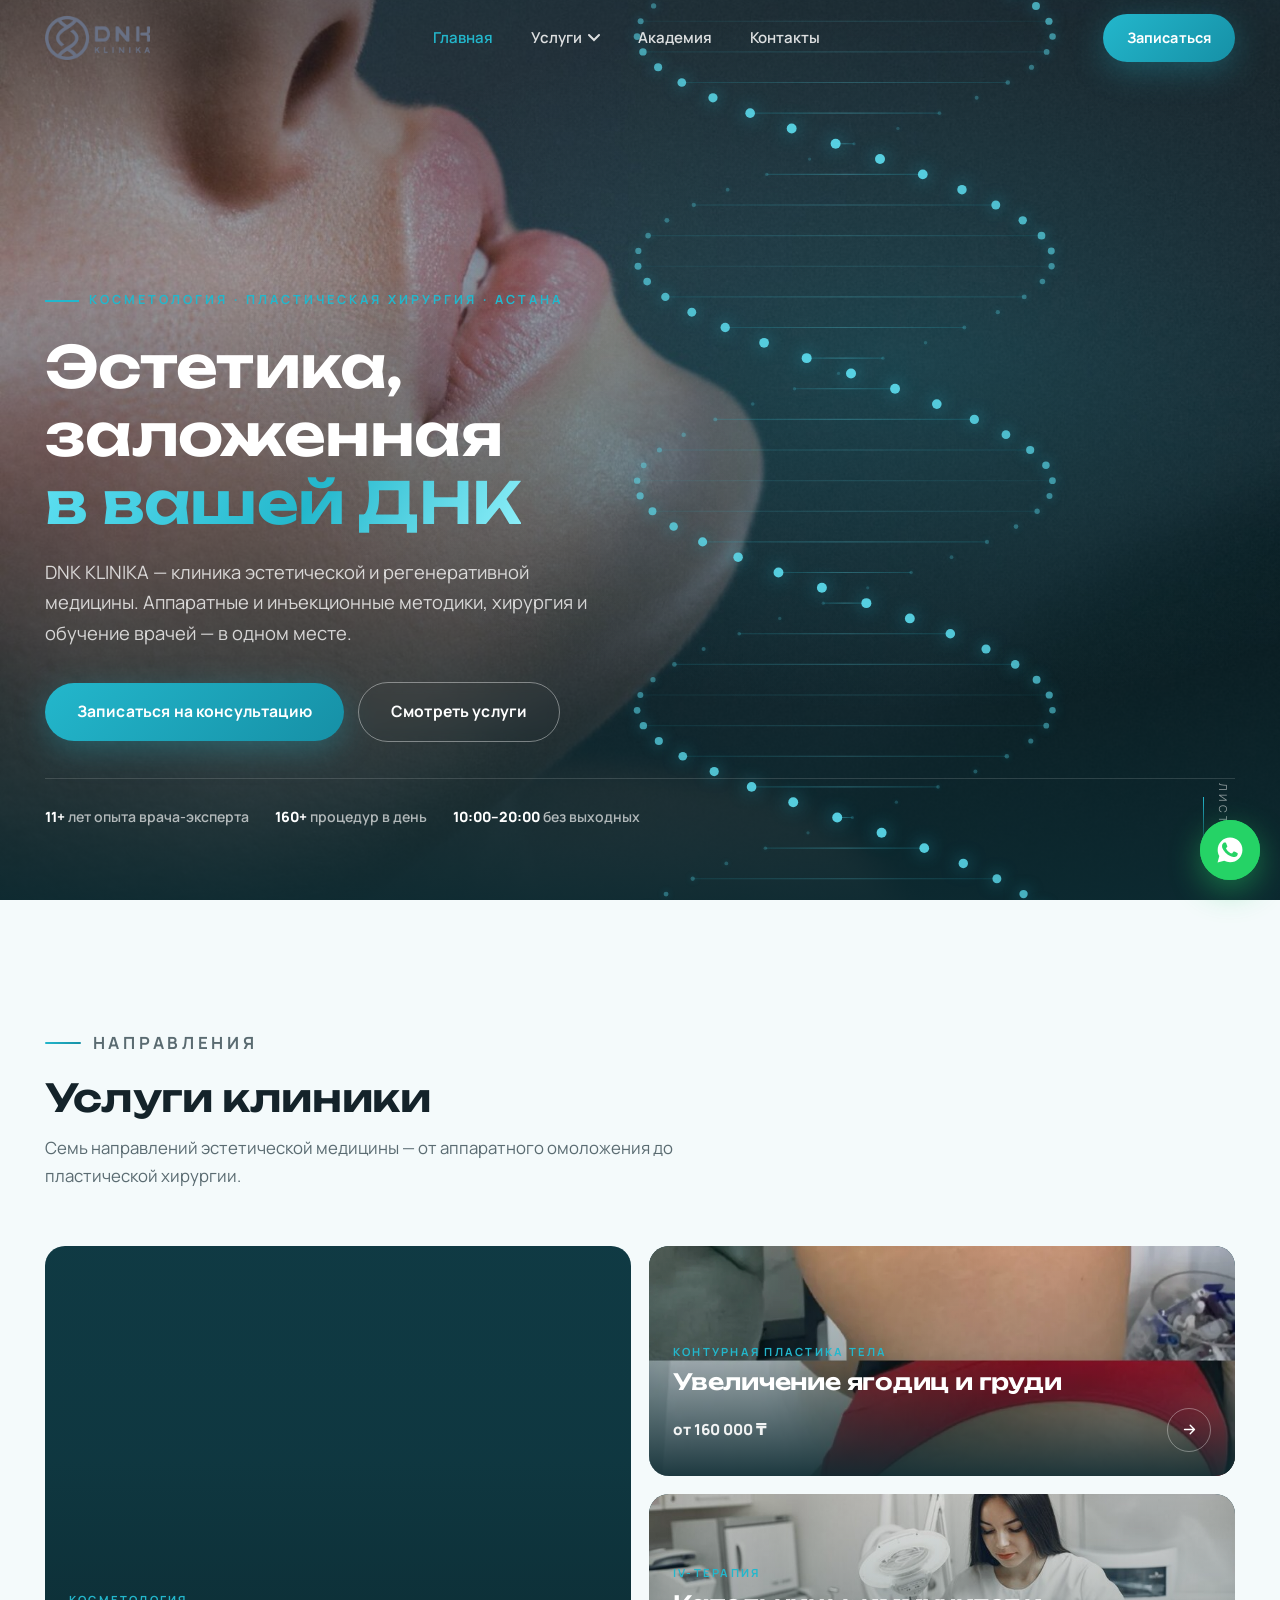
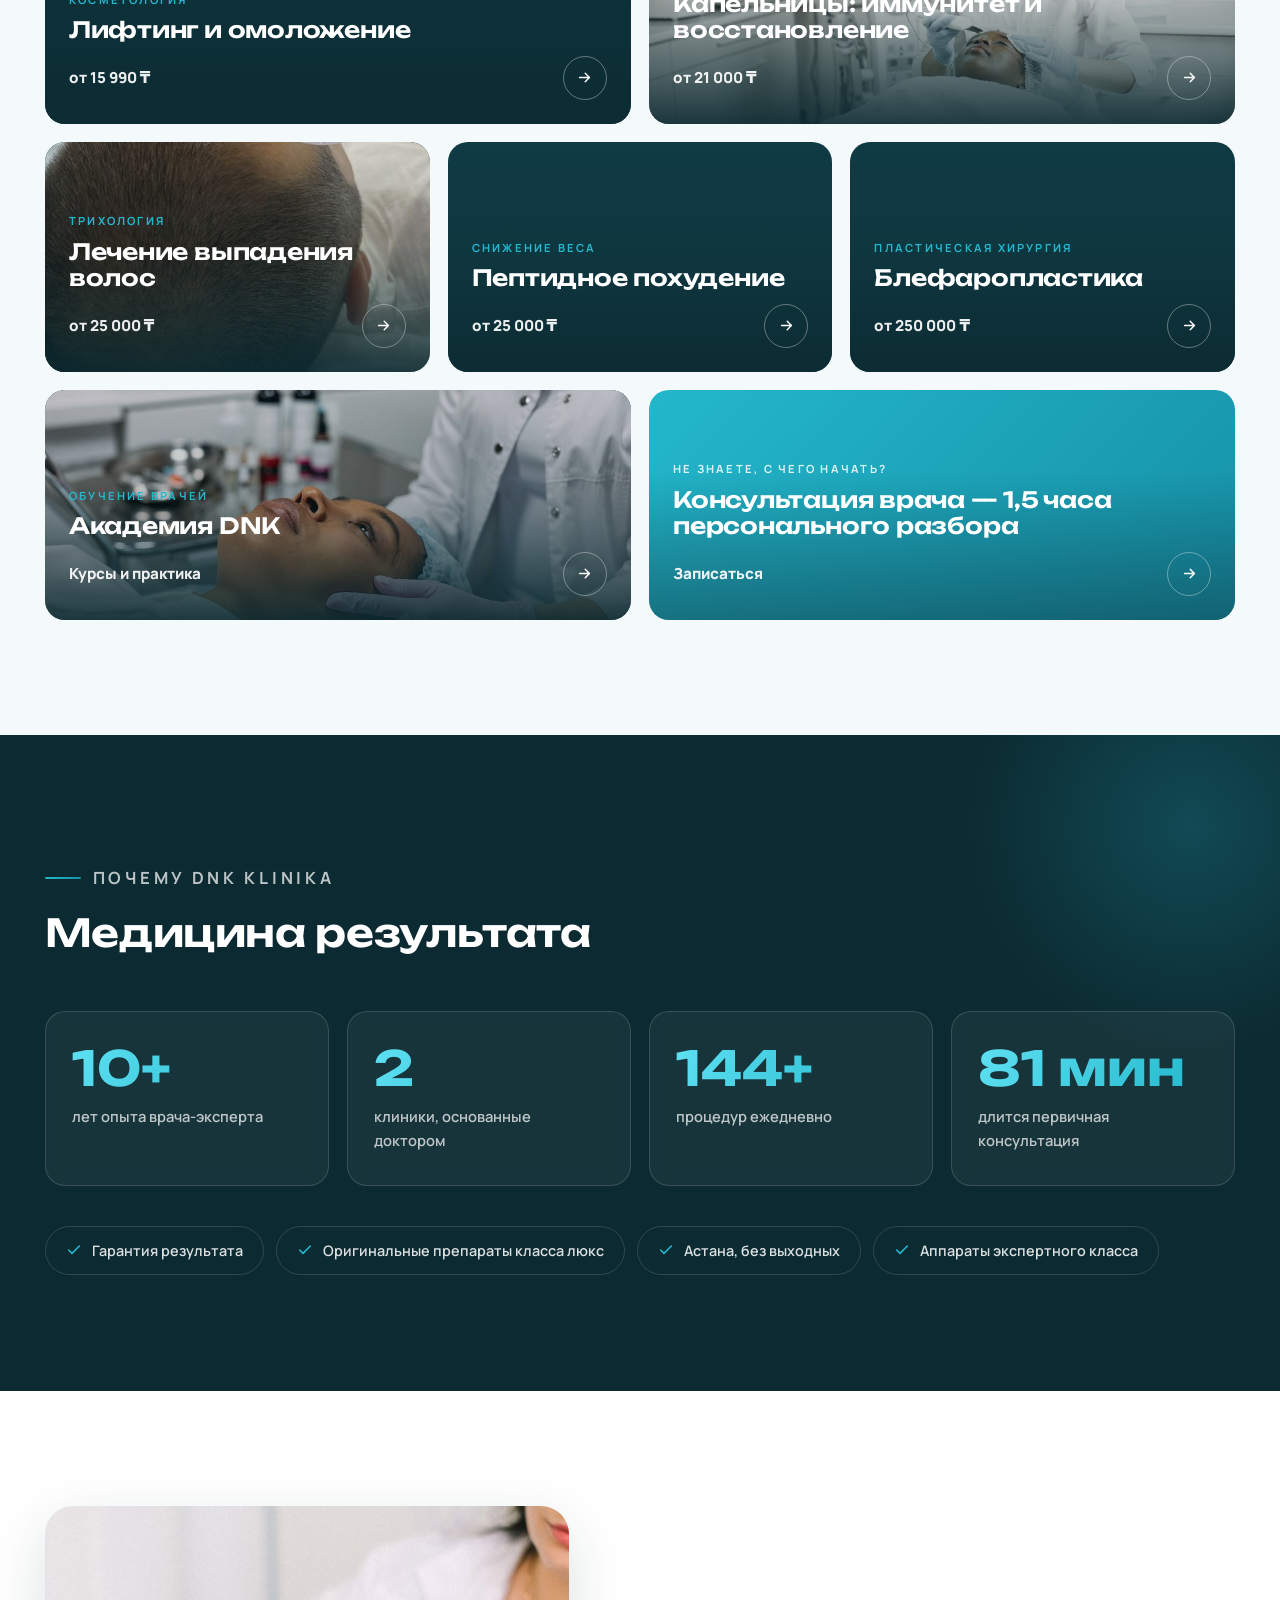
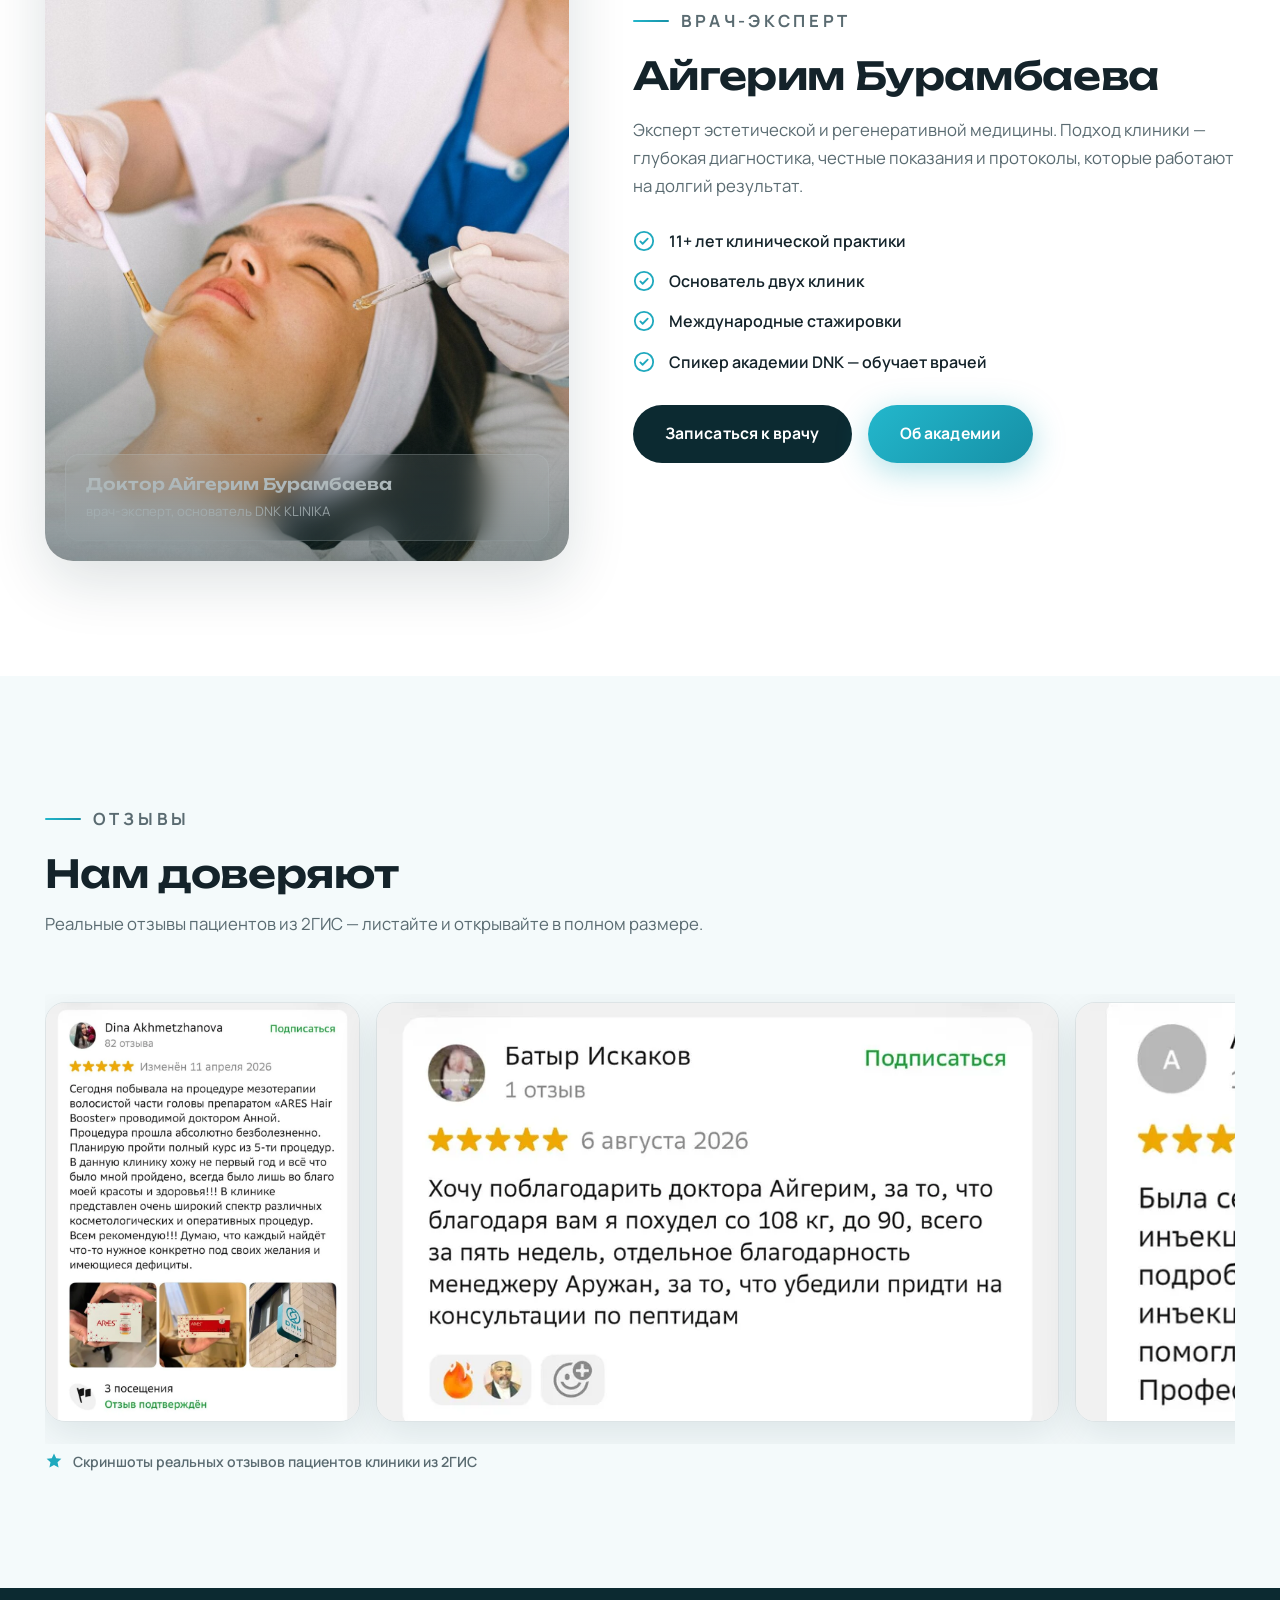
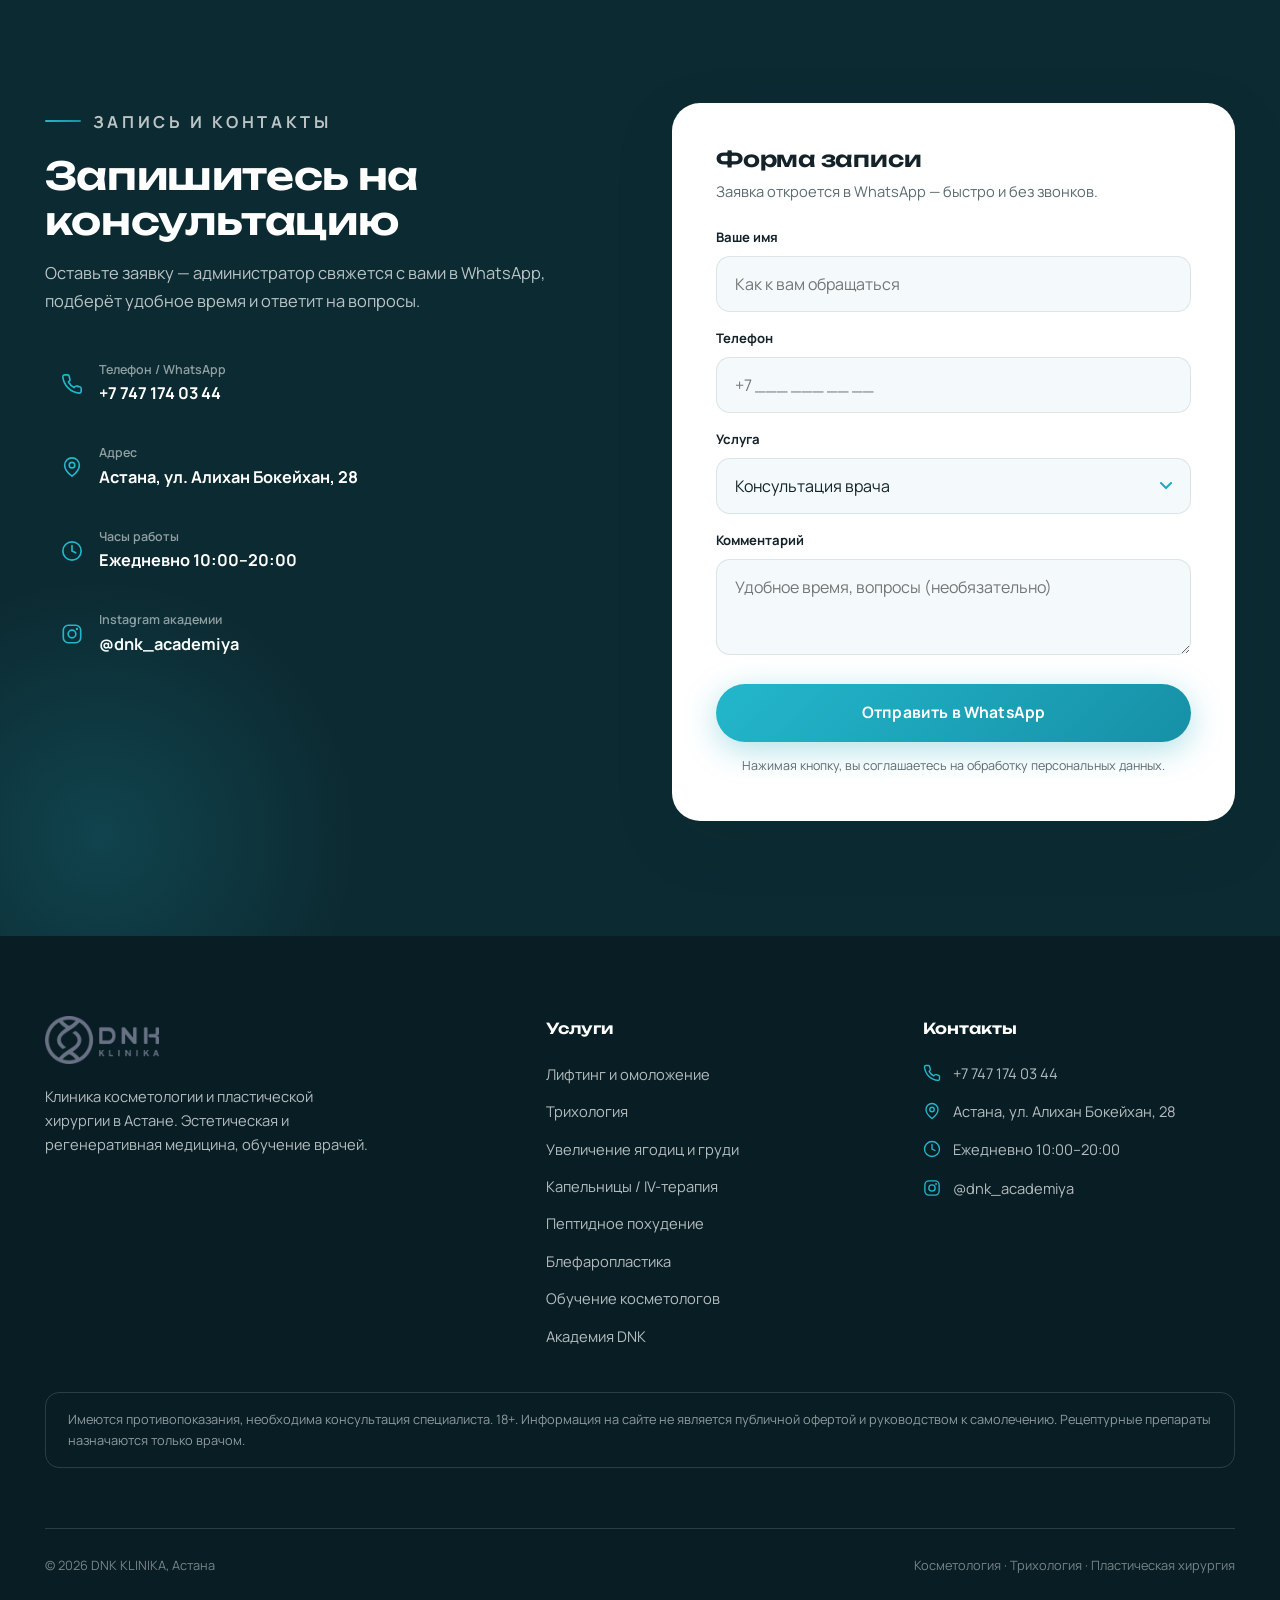
==== index.html @ 710526ef "Правки: отступ hero, выравнивание отзывов, фон трихологии, видео увеличения + страница обучения - he" ====
<!DOCTYPE html>
<html lang="ru">
<head>
<meta charset="UTF-8">
<meta name="viewport" content="width=device-width, initial-scale=1.0">
<title>DNK KLINIKA — косметология и пластическая хирургия в Астане</title>
<meta name="description" content="Клиника косметологии и пластической хирургии DNK KLINIKA в Астане: лифтинг и омоложение, трихология, увеличение ягодиц и груди, капельницы, пептидное похудение, блефаропластика. Врач-эксперт с опытом 11+ лет. Ежедневно 10:00–20:00.">
<link rel="canonical" href="https://ali-hub-01.github.io/dnk-klinika/index.html">
<meta name="theme-color" content="#0C2A31">
<meta property="og:type" content="website">
<meta property="og:title" content="DNK KLINIKA — эстетика, заложенная в вашей ДНК">
<meta property="og:description" content="Косметология и пластическая хирургия в Астане. Врач-эксперт 11+ лет, оригинальные препараты класса люкс, более 160 процедур в день.">
<meta property="og:image" content="https://ali-hub-01.github.io/dnk-klinika/assets/og-image.jpg">
<meta property="og:url" content="https://ali-hub-01.github.io/dnk-klinika/index.html">
<meta property="og:locale" content="ru_RU">
<link rel="icon" type="image/svg+xml" href="assets/favicon.svg">
<link rel="preconnect" href="https://fonts.googleapis.com">
<link rel="preconnect" href="https://fonts.gstatic.com" crossorigin>
<link href="https://fonts.googleapis.com/css2?family=Manrope:wght@400;600;700;800&family=Unbounded:wght@400;500;600;700&display=swap" rel="stylesheet">
<link rel="stylesheet" href="styles.css?v=2">
</head>
<body>

<!-- ШАПКА -->
<header class="header">
  <div class="container header__in">
    <a class="header__logo" href="index.html" aria-label="DNK KLINIKA — на главную">
      <img src="assets/logo.png" alt="DNK KLINIKA — логотип" width="160" height="44">
    </a>
    <nav class="nav" aria-label="Основное меню">
      <a href="index.html" class="is-active">Главная</a>
      <div class="nav__drop">
        <button class="nav__drop-btn" type="button" aria-haspopup="true">Услуги
          <svg viewBox="0 0 12 8" fill="none" aria-hidden="true"><path d="M1 1l5 5 5-5" stroke="currentColor" stroke-width="2" stroke-linecap="round"/></svg>
        </button>
        <div class="nav__menu">
          <a href="kosmetologiya.html">Косметология: лифтинг и омоложение</a>
          <a href="trihologiya.html">Трихология</a>
          <a href="uvelichenie.html">Увеличение ягодиц и груди</a>
          <a href="kapelnicy.html">Капельницы / IV-терапия</a>
          <a href="pohudenie.html">Пептидное похудение</a>
          <a href="blefaroplastika.html">Блефаропластика</a>
          <a href="obuchenie.html">Обучение косметологов</a>
        </div>
      </div>
      <a href="akademiya.html">Академия</a>
      <a href="#kontakty">Контакты</a>
    </nav>
    <div class="header__cta">
      <a class="btn btn--primary" href="https://wa.me/77471740344?text=%D0%97%D0%B4%D1%80%D0%B0%D0%B2%D1%81%D1%82%D0%B2%D1%83%D0%B9%D1%82%D0%B5!%20%D0%A5%D0%BE%D1%87%D1%83%20%D0%B7%D0%B0%D0%BF%D0%B8%D1%81%D0%B0%D1%82%D1%8C%D1%81%D1%8F%20%D0%B2%20DNK%20KLINIKA" target="_blank" rel="noopener">Записаться</a>
    </div>
    <button class="burger" type="button" aria-label="Открыть меню" aria-expanded="false"><span></span><span></span><span></span></button>
  </div>
</header>

<!-- МОБИЛЬНОЕ МЕНЮ -->
<nav class="mnav" aria-label="Мобильное меню">
  <p class="mnav__label">DNK KLINIKA · Астана</p>
  <a href="index.html">Главная</a>
  <a href="kosmetologiya.html">Лифтинг и омоложение</a>
  <a href="trihologiya.html">Трихология</a>
  <a href="uvelichenie.html">Увеличение ягодиц и груди</a>
  <a href="kapelnicy.html">Капельницы / IV-терапия</a>
  <a href="pohudenie.html">Пептидное похудение</a>
  <a href="blefaroplastika.html">Блефаропластика</a>
  <a href="obuchenie.html">Обучение косметологов</a>
  <a href="akademiya.html">Академия</a>
  <a href="#kontakty">Контакты</a>
  <a class="btn btn--primary" href="https://wa.me/77471740344" target="_blank" rel="noopener">Записаться в WhatsApp</a>
</nav>

<main>

<!-- DNA HERO -->
<section class="hero" id="glavnaya">
  <div class="hero__media">
    <img src="assets/hero.jpg" alt="Эстетическая медицина — совершенный профиль лица" fetchpriority="high">
  </div>
  <div class="hero__overlay"></div>
  <canvas id="dnaCanvas" aria-hidden="true"></canvas>
  <div class="container hero__in">
    <p class="hero__kicker">Косметология · Пластическая хирургия · Астана</p>
    <h1>Эстетика, заложенная <em>в&nbsp;вашей ДНК</em></h1>
    <p class="hero__sub">DNK KLINIKA — клиника эстетической и регенеративной медицины. Аппаратные и инъекционные методики, хирургия и обучение врачей — в одном месте.</p>
    <div class="hero__cta">
      <a class="btn btn--primary" href="#zapis">Записаться на консультацию</a>
      <a class="btn btn--ghost" href="#uslugi">Смотреть услуги</a>
    </div>
    <div class="hero__meta">
      <span><b>11+</b> лет опыта врача-эксперта</span>
      <span><b>160+</b> процедур в день</span>
      <span><b>10:00–20:00</b> без выходных</span>
    </div>
  </div>
  <span class="hero__scroll" aria-hidden="true">листайте</span>
</section>

<!-- УСЛУГИ -->
<section class="section" id="uslugi">
  <div class="container">
    <div class="sec-head rv">
      <p class="kicker">Направления</p>
      <h2>Услуги клиники</h2>
      <p>Семь направлений эстетической медицины — от аппаратного омоложения до пластической хирургии.</p>
    </div>

    <div class="svc-grid">
      <!-- Косметология (большая, видео) -->
      <a class="svc-card svc-card--lg rv" href="kosmetologiya.html">
        <div class="svc-card__media">
          <video data-bg autoplay muted loop playsinline preload="metadata" src="assets/video/bg-microrf.mp4" aria-hidden="true"></video>
        </div>
        <div class="svc-card__body">
          <span class="svc-card__tag">Косметология</span>
          <h3>Лифтинг и омоложение</h3>
          <div class="svc-card__row">
            <span class="svc-card__price">от 15 990 ₸</span>
            <span class="svc-card__arrow"><svg viewBox="0 0 24 24" fill="none" aria-hidden="true"><path d="M5 12h14m0 0l-6-6m6 6l-6 6" stroke="currentColor" stroke-width="2" stroke-linecap="round" stroke-linejoin="round"/></svg></span>
          </div>
        </div>
      </a>

      <!-- Увеличение -->
      <a class="svc-card svc-card--wide rv rv-d1" href="uvelichenie.html">
        <div class="svc-card__media">
          <img src="assets/img/uvelichenie-1.webp" alt="Увеличение ягодиц и груди филлером — результат" loading="lazy">
        </div>
        <div class="svc-card__body">
          <span class="svc-card__tag">Контурная пластика тела</span>
          <h3>Увеличение ягодиц и груди</h3>
          <div class="svc-card__row">
            <span class="svc-card__price">от 160 000 ₸</span>
            <span class="svc-card__arrow"><svg viewBox="0 0 24 24" fill="none" aria-hidden="true"><path d="M5 12h14m0 0l-6-6m6 6l-6 6" stroke="currentColor" stroke-width="2" stroke-linecap="round" stroke-linejoin="round"/></svg></span>
          </div>
        </div>
      </a>

      <!-- Капельницы -->
      <a class="svc-card svc-card--wide rv rv-d2" href="kapelnicy.html">
        <div class="svc-card__media">
          <img src="assets/services/cosm.jpg" alt="Капельницы и IV-терапия в DNK KLINIKA" loading="lazy">
        </div>
        <div class="svc-card__body">
          <span class="svc-card__tag">IV-терапия</span>
          <h3>Капельницы: иммунитет и восстановление</h3>
          <div class="svc-card__row">
            <span class="svc-card__price">от 21 000 ₸</span>
            <span class="svc-card__arrow"><svg viewBox="0 0 24 24" fill="none" aria-hidden="true"><path d="M5 12h14m0 0l-6-6m6 6l-6 6" stroke="currentColor" stroke-width="2" stroke-linecap="round" stroke-linejoin="round"/></svg></span>
          </div>
        </div>
      </a>

      <!-- Трихология -->
      <a class="svc-card rv" href="trihologiya.html">
        <div class="svc-card__media">
          <img src="assets/img/trihologiya-1.webp" alt="Трихология — восстановление густоты волос" loading="lazy">
        </div>
        <div class="svc-card__body">
          <span class="svc-card__tag">Трихология</span>
          <h3>Лечение выпадения волос</h3>
          <div class="svc-card__row">
            <span class="svc-card__price">от 25 000 ₸</span>
            <span class="svc-card__arrow"><svg viewBox="0 0 24 24" fill="none" aria-hidden="true"><path d="M5 12h14m0 0l-6-6m6 6l-6 6" stroke="currentColor" stroke-width="2" stroke-linecap="round" stroke-linejoin="round"/></svg></span>
          </div>
        </div>
      </a>

      <!-- Похудение -->
      <a class="svc-card rv rv-d1" href="pohudenie.html">
        <div class="svc-card__media">
          <video data-bg autoplay muted loop playsinline preload="metadata" src="assets/video/bg-pohudenie.mp4" aria-hidden="true"></video>
        </div>
        <div class="svc-card__body">
          <span class="svc-card__tag">Снижение веса</span>
          <h3>Пептидное похудение</h3>
          <div class="svc-card__row">
            <span class="svc-card__price">от 25 000 ₸</span>
            <span class="svc-card__arrow"><svg viewBox="0 0 24 24" fill="none" aria-hidden="true"><path d="M5 12h14m0 0l-6-6m6 6l-6 6" stroke="currentColor" stroke-width="2" stroke-linecap="round" stroke-linejoin="round"/></svg></span>
          </div>
        </div>
      </a>

      <!-- Блефаропластика -->
      <a class="svc-card rv rv-d2" href="blefaroplastika.html">
        <div class="svc-card__media">
          <video data-bg autoplay muted loop playsinline preload="metadata" src="assets/video/bg-blefaro.mp4" aria-hidden="true"></video>
        </div>
        <div class="svc-card__body">
          <span class="svc-card__tag">Пластическая хирургия</span>
          <h3>Блефаропластика</h3>
          <div class="svc-card__row">
            <span class="svc-card__price">от 250 000 ₸</span>
            <span class="svc-card__arrow"><svg viewBox="0 0 24 24" fill="none" aria-hidden="true"><path d="M5 12h14m0 0l-6-6m6 6l-6 6" stroke="currentColor" stroke-width="2" stroke-linecap="round" stroke-linejoin="round"/></svg></span>
          </div>
        </div>
      </a>

      <!-- Академия -->
      <a class="svc-card svc-card--wide rv" href="akademiya.html">
        <div class="svc-card__media">
          <img src="assets/about.jpg" alt="Академия DNK — обучение врачей косметологии и пептидной терапии" loading="lazy">
        </div>
        <div class="svc-card__body">
          <span class="svc-card__tag">Обучение врачей</span>
          <h3>Академия DNK</h3>
          <div class="svc-card__row">
            <span class="svc-card__price">Курсы и практика</span>
            <span class="svc-card__arrow"><svg viewBox="0 0 24 24" fill="none" aria-hidden="true"><path d="M5 12h14m0 0l-6-6m6 6l-6 6" stroke="currentColor" stroke-width="2" stroke-linecap="round" stroke-linejoin="round"/></svg></span>
          </div>
        </div>
      </a>

      <!-- CTA-карточка -->
      <a class="svc-card svc-card--wide svc-card--teal rv rv-d1" href="#zapis">
        <div class="svc-card__body">
          <span class="svc-card__tag">Не знаете, с чего начать?</span>
          <h3>Консультация врача — 1,5 часа персонального разбора</h3>
          <div class="svc-card__row">
            <span class="svc-card__price">Записаться</span>
            <span class="svc-card__arrow"><svg viewBox="0 0 24 24" fill="none" aria-hidden="true"><path d="M5 12h14m0 0l-6-6m6 6l-6 6" stroke="currentColor" stroke-width="2" stroke-linecap="round" stroke-linejoin="round"/></svg></span>
          </div>
        </div>
      </a>
    </div>
  </div>
</section>

<!-- ДОВЕРИЕ / СЧЁТЧИКИ -->
<section class="section section--dark trust" id="preimushchestva">
  <div class="container">
    <div class="sec-head rv">
      <p class="kicker">Почему DNK KLINIKA</p>
      <h2>Медицина результата</h2>
    </div>
    <div class="stats">
      <div class="stat rv"><div class="stat__num" data-count="11" data-suffix="+">0</div><div class="stat__label">лет опыта врача-эксперта</div></div>
      <div class="stat rv rv-d1"><div class="stat__num" data-count="2">0</div><div class="stat__label">клиники, основанные доктором</div></div>
      <div class="stat rv rv-d2"><div class="stat__num" data-count="160" data-suffix="+">0</div><div class="stat__label">процедур ежедневно</div></div>
      <div class="stat rv rv-d3"><div class="stat__num" data-count="90" data-suffix=" мин">0</div><div class="stat__label">длится первичная консультация</div></div>
    </div>
    <div class="trust__points rv">
      <span class="trust__point"><svg viewBox="0 0 24 24" fill="none" aria-hidden="true"><path d="M20 6L9 17l-5-5" stroke="currentColor" stroke-width="2.4" stroke-linecap="round" stroke-linejoin="round"/></svg>Гарантия результата</span>
      <span class="trust__point"><svg viewBox="0 0 24 24" fill="none" aria-hidden="true"><path d="M20 6L9 17l-5-5" stroke="currentColor" stroke-width="2.4" stroke-linecap="round" stroke-linejoin="round"/></svg>Оригинальные препараты класса люкс</span>
      <span class="trust__point"><svg viewBox="0 0 24 24" fill="none" aria-hidden="true"><path d="M20 6L9 17l-5-5" stroke="currentColor" stroke-width="2.4" stroke-linecap="round" stroke-linejoin="round"/></svg>Астана, без выходных</span>
      <span class="trust__point"><svg viewBox="0 0 24 24" fill="none" aria-hidden="true"><path d="M20 6L9 17l-5-5" stroke="currentColor" stroke-width="2.4" stroke-linecap="round" stroke-linejoin="round"/></svg>Аппараты экспертного класса</span>
    </div>
  </div>
</section>

<!-- ВРАЧ -->
<section class="section section--white" id="vrach">
  <div class="container doctor">
    <div class="doctor__photo rv">
      <img src="assets/gallery.jpg" alt="Эстетическая процедура в DNK KLINIKA" loading="lazy">
      <div class="doctor__badge">
        <b>Доктор Айгерим Бурамбаева</b>
        <span>врач-эксперт, основатель DNK KLINIKA</span>
      </div>
    </div>
    <div class="doctor__body rv rv-d1">
      <p class="kicker">Врач-эксперт</p>
      <h2>Айгерим Бурамбаева</h2>
      <p>Эксперт эстетической и регенеративной медицины. Подход клиники — глубокая диагностика, честные показания и протоколы, которые работают на долгий результат.</p>
      <ul class="doctor__list">
        <li><svg viewBox="0 0 24 24" fill="none" aria-hidden="true"><circle cx="12" cy="12" r="10" stroke="currentColor" stroke-width="2"/><path d="M8 12.5l2.5 2.5L16 9.5" stroke="currentColor" stroke-width="2" stroke-linecap="round" stroke-linejoin="round"/></svg>11+ лет клинической практики</li>
        <li><svg viewBox="0 0 24 24" fill="none" aria-hidden="true"><circle cx="12" cy="12" r="10" stroke="currentColor" stroke-width="2"/><path d="M8 12.5l2.5 2.5L16 9.5" stroke="currentColor" stroke-width="2" stroke-linecap="round" stroke-linejoin="round"/></svg>Основатель двух клиник</li>
        <li><svg viewBox="0 0 24 24" fill="none" aria-hidden="true"><circle cx="12" cy="12" r="10" stroke="currentColor" stroke-width="2"/><path d="M8 12.5l2.5 2.5L16 9.5" stroke="currentColor" stroke-width="2" stroke-linecap="round" stroke-linejoin="round"/></svg>Международные стажировки</li>
        <li><svg viewBox="0 0 24 24" fill="none" aria-hidden="true"><circle cx="12" cy="12" r="10" stroke="currentColor" stroke-width="2"/><path d="M8 12.5l2.5 2.5L16 9.5" stroke="currentColor" stroke-width="2" stroke-linecap="round" stroke-linejoin="round"/></svg>Спикер академии DNK — обучает врачей</li>
      </ul>
      <div class="proc__cta">
        <a class="btn btn--dark" href="#zapis">Записаться к врачу</a>
        <a class="btn btn--primary" href="akademiya.html">Об академии</a>
      </div>
    </div>
  </div>
</section>

<!-- ОТЗЫВЫ -->
<section class="section" id="otzyvy">
  <div class="container">
    <div class="sec-head rv">
      <p class="kicker">Отзывы</p>
      <h2>Нам доверяют</h2>
      <p>Реальные отзывы пациентов из 2ГИС — листайте и открывайте в полном размере.</p>
    </div>
    <div class="reviews-rail rv">
      <figure class="review-shot"><img src="assets/reviews/r-01.webp" alt="Отзыв пациента DNK KLINIKA — трихология" loading="lazy"></figure>
      <figure class="review-shot"><img src="assets/reviews/r-04.webp" alt="Отзыв пациента DNK KLINIKA — похудение, минус 18 кг за 5 недель" loading="lazy"></figure>
      <figure class="review-shot"><img src="assets/reviews/r-08.webp" alt="Отзыв пациента DNK KLINIKA — косметология" loading="lazy"></figure>
      <figure class="review-shot"><img src="assets/reviews/r-10.webp" alt="Отзыв пациента DNK KLINIKA — нитевой лифтинг" loading="lazy"></figure>
      <figure class="review-shot"><img src="assets/reviews/r-13.webp" alt="Отзыв пациента DNK KLINIKA — блефаропластика" loading="lazy"></figure>
      <figure class="review-shot"><img src="assets/reviews/r-02.webp" alt="Отзыв пациента DNK KLINIKA — увеличение ягодиц" loading="lazy"></figure>
      <figure class="review-shot"><img src="assets/reviews/r-07.webp" alt="Отзыв пациента DNK KLINIKA — ПДРН ДНК лосося" loading="lazy"></figure>
      <figure class="review-shot"><img src="assets/reviews/r-05.webp" alt="Отзыв пациента DNK KLINIKA — пептидное похудение" loading="lazy"></figure>
      <figure class="review-shot"><img src="assets/reviews/r-11.webp" alt="Отзыв пациента DNK KLINIKA — омоложение" loading="lazy"></figure>
      <figure class="review-shot"><img src="assets/reviews/r-15.webp" alt="Отзыв пациента DNK KLINIKA — пластическая хирургия" loading="lazy"></figure>
    </div>
    <p class="reviews-note"><svg viewBox="0 0 24 24" fill="none" aria-hidden="true"><path d="M12 2l2.9 6.3 6.9.8-5.1 4.7 1.4 6.8L12 17.2 5.9 20.6l1.4-6.8L2.2 9.1l6.9-.8L12 2z" fill="currentColor"/></svg>Скриншоты реальных отзывов пациентов клиники из 2ГИС</p>
  </div>
</section>

<!-- ЗАПИСЬ / КОНТАКТЫ -->
<section class="section section--dark booking" id="zapis">
  <div class="container booking__grid">
    <div class="booking__info rv" id="kontakty">
      <p class="kicker">Запись и контакты</p>
      <h2>Запишитесь на консультацию</h2>
      <p>Оставьте заявку — администратор свяжется с вами в WhatsApp, подберёт удобное время и ответит на вопросы.</p>
      <ul class="contact-list">
        <li><a href="tel:+77471740344"><svg viewBox="0 0 24 24" fill="none" aria-hidden="true"><path d="M22 16.9v3a2 2 0 01-2.2 2A19.8 19.8 0 012 4.2 2 2 0 014 2h3a2 2 0 012 1.7c.13.96.36 1.9.7 2.8a2 2 0 01-.45 2.1L8.1 9.8a16 16 0 006.1 6.1l1.2-1.15a2 2 0 012.1-.45c.9.34 1.84.57 2.8.7A2 2 0 0122 16.9z" stroke="currentColor" stroke-width="1.8" stroke-linecap="round" stroke-linejoin="round"/></svg><span><small>Телефон / WhatsApp</small><b>+7 747 174 03 44</b></span></a></li>
        <li><a href="https://2gis.kz/astana/search/%D0%90%D0%BB%D0%B8%D1%85%D0%B0%D0%BD%20%D0%91%D0%BE%D0%BA%D0%B5%D0%B9%D1%85%D0%B0%D0%BD%2028" target="_blank" rel="noopener"><svg viewBox="0 0 24 24" fill="none" aria-hidden="true"><path d="M20 10c0 6-8 12-8 12S4 16 4 10a8 8 0 1116 0z" stroke="currentColor" stroke-width="1.8"/><circle cx="12" cy="10" r="3" stroke="currentColor" stroke-width="1.8"/></svg><span><small>Адрес</small><b>Астана, ул. Алихан Бокейхан, 28</b></span></a></li>
        <li><span><svg viewBox="0 0 24 24" fill="none" aria-hidden="true"><circle cx="12" cy="12" r="10" stroke="currentColor" stroke-width="1.8"/><path d="M12 6v6l4 2" stroke="currentColor" stroke-width="1.8" stroke-linecap="round"/></svg><span><small>Часы работы</small><b>Ежедневно 10:00–20:00</b></span></span></li>
        <li><a href="https://instagram.com/dnk_academiya" target="_blank" rel="noopener"><svg viewBox="0 0 24 24" fill="none" aria-hidden="true"><rect x="2.5" y="2.5" width="19" height="19" rx="5.5" stroke="currentColor" stroke-width="1.8"/><circle cx="12" cy="12" r="4.2" stroke="currentColor" stroke-width="1.8"/><circle cx="17.4" cy="6.6" r="1.3" fill="currentColor"/></svg><span><small>Instagram академии</small><b>@dnk_academiya</b></span></a></li>
      </ul>
    </div>
    <div class="form-card rv rv-d1">
      <h3>Форма записи</h3>
      <p>Заявка откроется в WhatsApp — быстро и без звонков.</p>
      <form data-booking novalidate>
        <div class="field">
          <label for="f-name">Ваше имя</label>
          <input id="f-name" name="name" type="text" placeholder="Как к вам обращаться" required>
        </div>
        <div class="field">
          <label for="f-phone">Телефон</label>
          <input id="f-phone" name="phone" type="tel" placeholder="+7 ___ ___ __ __" required>
        </div>
        <div class="field">
          <label for="f-service">Услуга</label>
          <select id="f-service" name="service">
            <option value="Консультация" selected>Консультация врача</option>
            <option value="Нитевой лифтинг">Нитевой лифтинг лица</option>
            <option value="Полимолочная кислота">Полимолочная кислота</option>
            <option value="ПДРН — ДНК лосося">ПДРН — ДНК лосося</option>
            <option value="Микроигольчатый РФ Endymed">Микроигольчатый РФ Endymed</option>
            <option value="Трихология">Трихология — лечение волос</option>
            <option value="Увеличение ягодиц и груди">Увеличение ягодиц и груди</option>
            <option value="Капельницы / IV-терапия">Капельницы / IV-терапия</option>
            <option value="Пептидное похудение">Пептидное похудение</option>
            <option value="Блефаропластика">Блефаропластика</option>
            <option value="Обучение в академии">Обучение в академии</option>
          </select>
        </div>
        <div class="field">
          <label for="f-comment">Комментарий</label>
          <textarea id="f-comment" name="comment" placeholder="Удобное время, вопросы (необязательно)"></textarea>
        </div>
        <button class="btn btn--primary" type="submit">Отправить в WhatsApp</button>
        <p class="form-note">Нажимая кнопку, вы соглашаетесь на обработку персональных данных.</p>
      </form>
      <div class="form-success">
        <svg viewBox="0 0 24 24" fill="none" aria-hidden="true"><circle cx="12" cy="12" r="10" stroke="currentColor" stroke-width="2"/><path d="M8 12.5l2.5 2.5L16 9.5" stroke="currentColor" stroke-width="2" stroke-linecap="round" stroke-linejoin="round"/></svg>
        <b>Спасибо! Заявка сформирована</b>
        <p>Мы открыли WhatsApp с вашим сообщением — отправьте его, и администратор ответит в ближайшее время.</p>
      </div>
    </div>
  </div>
</section>

</main>

<!-- ФУТЕР -->
<footer class="footer">
  <div class="container">
    <div class="footer__grid">
      <div>
        <a class="footer__logo" href="index.html"><img src="assets/logo.png" alt="DNK KLINIKA" loading="lazy"></a>
        <p class="footer__about">Клиника косметологии и пластической хирургии в Астане. Эстетическая и регенеративная медицина, обучение врачей.</p>
      </div>
      <div class="footer__col">
        <h4>Услуги</h4>
        <ul>
          <li><a href="kosmetologiya.html">Лифтинг и омоложение</a></li>
          <li><a href="trihologiya.html">Трихология</a></li>
          <li><a href="uvelichenie.html">Увеличение ягодиц и груди</a></li>
          <li><a href="kapelnicy.html">Капельницы / IV-терапия</a></li>
          <li><a href="pohudenie.html">Пептидное похудение</a></li>
          <li><a href="blefaroplastika.html">Блефаропластика</a></li>
          <li><a href="obuchenie.html">Обучение косметологов</a></li>
          <li><a href="akademiya.html">Академия DNK</a></li>
        </ul>
      </div>
      <div>
        <h4>Контакты</h4>
        <ul class="footer__contacts">
          <li><svg viewBox="0 0 24 24" fill="none" aria-hidden="true"><path d="M22 16.9v3a2 2 0 01-2.2 2A19.8 19.8 0 012 4.2 2 2 0 014 2h3a2 2 0 012 1.7c.13.96.36 1.9.7 2.8a2 2 0 01-.45 2.1L8.1 9.8a16 16 0 006.1 6.1l1.2-1.15a2 2 0 012.1-.45c.9.34 1.84.57 2.8.7A2 2 0 0122 16.9z" stroke="currentColor" stroke-width="1.8" stroke-linecap="round" stroke-linejoin="round"/></svg><a href="tel:+77471740344">+7 747 174 03 44</a></li>
          <li><svg viewBox="0 0 24 24" fill="none" aria-hidden="true"><path d="M20 10c0 6-8 12-8 12S4 16 4 10a8 8 0 1116 0z" stroke="currentColor" stroke-width="1.8"/><circle cx="12" cy="10" r="3" stroke="currentColor" stroke-width="1.8"/></svg><span>Астана, ул. Алихан Бокейхан, 28</span></li>
          <li><svg viewBox="0 0 24 24" fill="none" aria-hidden="true"><circle cx="12" cy="12" r="10" stroke="currentColor" stroke-width="1.8"/><path d="M12 6v6l4 2" stroke="currentColor" stroke-width="1.8" stroke-linecap="round"/></svg><span>Ежедневно 10:00–20:00</span></li>
          <li><svg viewBox="0 0 24 24" fill="none" aria-hidden="true"><rect x="2.5" y="2.5" width="19" height="19" rx="5.5" stroke="currentColor" stroke-width="1.8"/><circle cx="12" cy="12" r="4.2" stroke="currentColor" stroke-width="1.8"/><circle cx="17.4" cy="6.6" r="1.3" fill="currentColor"/></svg><a href="https://instagram.com/dnk_academiya" target="_blank" rel="noopener">@dnk_academiya</a></li>
        </ul>
      </div>
    </div>
    <p class="footer__disclaimer">Имеются противопоказания, необходима консультация специалиста. 18+. Информация на сайте не является публичной офертой и руководством к самолечению. Рецептурные препараты назначаются только врачом.</p>
    <div class="footer__bottom">
      <span>© 2026 DNK KLINIKA, Астана</span>
      <span>Косметология · Трихология · Пластическая хирургия</span>
    </div>
  </div>
</footer>

<!-- ПЛАВАЮЩАЯ WHATSAPP -->
<a class="wa-float" href="https://wa.me/77471740344" target="_blank" rel="noopener" aria-label="Написать в WhatsApp">
  <svg viewBox="0 0 24 24" fill="currentColor" aria-hidden="true"><path d="M12.04 2c-5.46 0-9.9 4.44-9.9 9.9 0 1.75.46 3.45 1.32 4.95L2.05 22l5.3-1.39a9.87 9.87 0 004.69 1.19h.01c5.46 0 9.9-4.44 9.9-9.9 0-2.65-1.03-5.14-2.9-7.01A9.82 9.82 0 0012.04 2zm5.83 14.12c-.25.7-1.44 1.33-2 1.42-.53.08-1.2.11-1.94-.12-.45-.14-1.02-.33-1.76-.65-3.1-1.34-5.12-4.46-5.28-4.67-.15-.2-1.26-1.67-1.26-3.19 0-1.52.8-2.27 1.08-2.58.28-.31.62-.39.82-.39l.6.01c.19.01.44-.07.7.53.25.62.87 2.14.95 2.3.08.15.13.34.02.55-.1.2-.15.33-.31.51-.15.18-.32.4-.46.54-.15.15-.31.32-.13.63.18.31.8 1.32 1.72 2.14 1.18 1.05 2.18 1.38 2.49 1.53.31.15.49.13.67-.08.18-.2.77-.9.98-1.21.2-.31.41-.26.69-.15.28.1 1.79.84 2.1.99.31.16.51.23.59.36.07.13.07.72-.18 1.43z"/></svg>
</a>

<!-- ЛАЙТБОКС -->
<div class="lightbox" role="dialog" aria-label="Просмотр отзыва">
  <button class="lightbox__close" type="button" aria-label="Закрыть">×</button>
  <img alt="" src="[data-uri]">
</div>

<script src="script.js?v=1"></script>
</body>
</html>
---- styles.css ----
/* ============================================================
   DNK KLINIKA — общий дизайн-язык (все страницы)
   Палитра: тил #1FA9BE (град. #23B7CC→#1690A6), навы #0C2A31,
   лёд #F4FAFB, графит #14232A. Премиум-медицина, воздух, стекло.
   ============================================================ */

:root{
  --teal:        #1FA9BE;
  --teal-bright: #23B7CC;
  --teal-deep:   #1690A6;
  --navy:        #0C2A31;
  --navy-2:      #103C46;
  --ice:         #F4FAFB;
  --white:       #FFFFFF;
  --ink:         #14232A;
  --muted:       #5A6B71;
  --line:        rgba(20,35,42,.10);
  --line-inv:    rgba(255,255,255,.14);
  --grad:        linear-gradient(135deg,#23B7CC 0%,#1690A6 100%);
  --glow:        0 8px 32px rgba(31,169,190,.35);
  --shadow-soft: 0 12px 40px rgba(12,42,49,.10);
  --shadow-card: 0 20px 60px rgba(12,42,49,.14);
  --r-lg: 28px;
  --r-md: 20px;
  --r-sm: 14px;
  --font-display: 'Unbounded', 'Manrope', sans-serif;
  --font-body: 'Manrope', system-ui, -apple-system, sans-serif;
  --header-h: 76px;
}

*,*::before,*::after{ box-sizing:border-box; margin:0; padding:0; }
html{ scroll-behavior:smooth; -webkit-text-size-adjust:100%; }
html:focus-within{ scroll-behavior:smooth; }
body{
  font-family:var(--font-body);
  color:var(--ink);
  background:var(--ice);
  line-height:1.65;
  font-size:16px;
  overflow-x:hidden;
}
img,video{ max-width:100%; display:block; }
a{ color:inherit; text-decoration:none; }
ul,ol{ list-style:none; }
button{ font:inherit; cursor:pointer; border:none; background:none; color:inherit; }
input,select,textarea{ font:inherit; color:inherit; }
::selection{ background:rgba(31,169,190,.25); }

h1,h2,h3{ font-family:var(--font-display); font-weight:600; line-height:1.18; letter-spacing:-.01em; }
h1{ font-size:clamp(1.9rem,5.2vw,3.6rem); }
h2{ font-size:clamp(1.5rem,3.6vw,2.4rem); }
h3{ font-size:clamp(1.05rem,2.2vw,1.35rem); }

.container{ width:min(1200px,100% - clamp(36px,7vw,96px)); margin-inline:auto; }
.section{ padding:clamp(64px,9vw,120px) 0; }
.section--dark{ background:var(--navy); color:var(--white); }
.section--dark .sec-head p{ color:rgba(255,255,255,.72); }
.section--white{ background:var(--white); }

/* ---------- заголовки секций ---------- */
.kicker{
  display:inline-flex; align-items:center; gap:12px;
  font-size:.78rem; font-weight:700; letter-spacing:.22em; text-transform:uppercase;
  color:var(--teal); margin-bottom:18px;
}
.kicker::before{ content:''; width:36px; height:2px; background:var(--grad); border-radius:2px; }
.sec-head{ max-width:720px; margin-bottom:clamp(36px,5vw,56px); }
.sec-head p{ color:var(--muted); margin-top:14px; font-size:1.05rem; }
.sec-head--center{ margin-inline:auto; text-align:center; }
.sec-head--center .kicker{ justify-content:center; }
.sec-head--center .kicker::before{ display:none; }

/* ---------- кнопки ---------- */
.btn{
  display:inline-flex; align-items:center; justify-content:center; gap:10px;
  padding:16px 32px; border-radius:999px;
  font-weight:700; font-size:.98rem; letter-spacing:.01em;
  transition:transform .25s ease, box-shadow .25s ease, background .25s ease;
  white-space:nowrap;
}
.btn svg{ width:18px; height:18px; flex:none; }
.btn--primary{ background:var(--grad); color:#fff; box-shadow:var(--glow); }
.btn--primary:hover{ transform:translateY(-3px); box-shadow:0 14px 44px rgba(31,169,190,.5); }
.btn--ghost{ border:1.5px solid rgba(255,255,255,.4); color:#fff; backdrop-filter:blur(6px); }
.btn--ghost:hover{ border-color:#fff; background:rgba(255,255,255,.1); transform:translateY(-3px); }
.btn--dark{ background:var(--navy); color:#fff; }
.btn--dark:hover{ transform:translateY(-3px); box-shadow:0 12px 36px rgba(12,42,49,.35); }

.price-chip{
  display:inline-flex; align-items:baseline; gap:8px;
  padding:10px 20px; border-radius:999px;
  background:rgba(31,169,190,.12); color:var(--teal-deep);
  font-weight:800; font-size:1.05rem;
}
.price-chip small{ font-weight:600; font-size:.8rem; opacity:.85; }
.hero .price-chip{ background:rgba(255,255,255,.12); color:#fff; backdrop-filter:blur(8px); }

/* ============================================================
   ШАПКА
   ============================================================ */
.header{
  position:fixed; inset:0 0 auto; z-index:100;
  transition:background .35s ease, box-shadow .35s ease, border-color .35s ease;
  border-bottom:1px solid transparent;
}
.header.is-solid{
  background:rgba(12,42,49,.82);
  backdrop-filter:blur(18px); -webkit-backdrop-filter:blur(18px);
  border-color:var(--line-inv);
  box-shadow:0 8px 32px rgba(12,42,49,.25);
}
.header__in{
  height:var(--header-h);
  display:flex; align-items:center; justify-content:space-between; gap:24px;
}
.header__logo img{ height:44px; width:auto; }
.nav{ display:flex; align-items:center; gap:6px; }
.nav a, .nav .nav__drop-btn{
  padding:10px 16px; border-radius:999px;
  color:rgba(255,255,255,.85); font-weight:600; font-size:.94rem;
  transition:color .2s, background .2s;
  display:inline-flex; align-items:center; gap:6px;
}
.nav a:hover, .nav .nav__drop-btn:hover{ color:#fff; background:rgba(255,255,255,.1); }
.nav a.is-active{ color:var(--teal-bright); }
.nav__drop{ position:relative; }
.nav__drop-btn svg{ width:12px; height:12px; transition:transform .25s; }
.nav__drop.is-open .nav__drop-btn svg{ transform:rotate(180deg); }
.nav__menu{
  position:absolute; top:calc(100% + 10px); left:0; min-width:280px;
  background:rgba(12,42,49,.96); backdrop-filter:blur(20px);
  border:1px solid var(--line-inv); border-radius:var(--r-md);
  padding:10px; box-shadow:var(--shadow-card);
  opacity:0; visibility:hidden; transform:translateY(8px);
  transition:opacity .25s, transform .25s, visibility .25s;
}
.nav__drop.is-open .nav__menu, .nav__drop:hover .nav__menu{
  opacity:1; visibility:visible; transform:translateY(0);
}
.nav__menu a{ display:block; padding:11px 16px; border-radius:12px; font-size:.92rem; }
.header__cta{ display:inline-flex; }
.header__cta .btn{ padding:12px 24px; font-size:.9rem; }

.burger{
  display:none; width:46px; height:46px; border-radius:12px;
  align-items:center; justify-content:center; flex-direction:column; gap:5px;
  background:rgba(255,255,255,.1);
}
.burger span{ width:20px; height:2px; background:#fff; border-radius:2px; transition:transform .3s, opacity .3s; }
.burger.is-open span:nth-child(1){ transform:translateY(7px) rotate(45deg); }
.burger.is-open span:nth-child(2){ opacity:0; }
.burger.is-open span:nth-child(3){ transform:translateY(-7px) rotate(-45deg); }

/* мобильное меню */
.mnav{
  position:fixed; inset:0; z-index:99; background:var(--navy);
  display:flex; flex-direction:column; justify-content:center; padding:96px 28px 40px;
  opacity:0; visibility:hidden; transition:opacity .35s, visibility .35s;
}
.mnav.is-open{ opacity:1; visibility:visible; }
.mnav a{
  color:#fff; font-family:var(--font-display); font-weight:500;
  font-size:clamp(1.2rem,5.5vw,1.6rem); padding:11px 0;
  border-bottom:1px solid var(--line-inv);
  opacity:0; transform:translateY(14px); transition:opacity .4s, transform .4s;
}
.mnav.is-open a{ opacity:1; transform:none; }
.mnav a:nth-child(2){ transition-delay:.05s } .mnav a:nth-child(3){ transition-delay:.08s }
.mnav a:nth-child(4){ transition-delay:.11s } .mnav a:nth-child(5){ transition-delay:.14s }
.mnav a:nth-child(6){ transition-delay:.17s } .mnav a:nth-child(7){ transition-delay:.2s }
.mnav a:nth-child(8){ transition-delay:.23s } .mnav a:nth-child(9){ transition-delay:.26s }
.mnav a:nth-child(10){ transition-delay:.29s }
.mnav__label{ color:var(--teal-bright); font-size:.75rem; letter-spacing:.25em; text-transform:uppercase; font-weight:700; margin-bottom:8px; }
.mnav .btn{ margin-top:28px; opacity:0; transform:translateY(14px); transition:opacity .4s .32s, transform .4s .32s; }
.mnav.is-open .btn{ opacity:1; transform:none; }
body.menu-locked{ overflow:hidden; }

/* ============================================================
   HERO
   ============================================================ */
.hero{
  position:relative; min-height:100svh;
  display:flex; align-items:flex-end;
  background:var(--navy); color:#fff;
  overflow:hidden; isolation:isolate;
}
.hero--page{ min-height:86svh; }
.hero__media{ position:absolute; inset:0; z-index:-2; }
.hero__media img, .hero__media video{
  width:100%; height:100%; object-fit:cover;
}
.hero__overlay{
  position:absolute; inset:0; z-index:-1;
  background:
    linear-gradient(to top, rgba(12,42,49,.96) 0%, rgba(12,42,49,.55) 40%, rgba(12,42,49,.35) 70%, rgba(12,42,49,.55) 100%);
}
.hero__overlay::after{
  content:''; position:absolute; inset:0;
  background:radial-gradient(ellipse 80% 60% at 70% 40%, rgba(31,169,190,.22), transparent 65%);
}
#dnaCanvas{
  position:absolute; inset:0; z-index:-1; width:100%; height:100%;
  pointer-events:none;
}
.hero__in{ position:relative; padding:calc(var(--header-h) + 48px) 0 clamp(56px,8vh,96px); }
.hero__kicker{
  display:inline-flex; align-items:center; gap:10px;
  font-size:.78rem; font-weight:700; letter-spacing:.24em; text-transform:uppercase;
  color:var(--teal-bright); margin-bottom:22px;
}
.hero__kicker::before{ content:''; width:34px; height:2px; background:var(--teal-bright); }
.hero h1{ max-width:15ch; text-wrap:balance; }
.hero h1 em{ font-style:normal; color:transparent; background:linear-gradient(120deg,#5EE0F2,#23B7CC 55%,#8FF0FA); -webkit-background-clip:text; background-clip:text; }
.hero__sub{ max-width:52ch; margin-top:20px; color:rgba(255,255,255,.78); font-size:clamp(1rem,1.6vw,1.15rem); }
.hero__cta{ display:flex; flex-wrap:wrap; gap:14px; margin-top:34px; align-items:center; }
.hero__meta{ display:flex; flex-wrap:wrap; gap:10px 26px; margin-top:36px; padding-top:26px; border-top:1px solid var(--line-inv); color:rgba(255,255,255,.66); font-size:.88rem; font-weight:600; }
.hero__meta b{ color:#fff; font-weight:800; }
.hero__breadcrumb{ display:flex; gap:8px; align-items:center; font-size:.85rem; color:rgba(255,255,255,.6); margin-bottom:18px; font-weight:600; }
.hero__breadcrumb a:hover{ color:var(--teal-bright); }
.hero__breadcrumb span{ opacity:.5; }

.hero__scroll{
  position:absolute; right:clamp(20px,4vw,48px); bottom:36px;
  display:flex; flex-direction:column; align-items:center; gap:10px;
  color:rgba(255,255,255,.55); font-size:.68rem; letter-spacing:.3em; text-transform:uppercase;
  writing-mode:vertical-rl;
}
.hero__scroll::after{ content:''; width:1px; height:52px; background:linear-gradient(to bottom, var(--teal-bright), transparent); animation:scrollPulse 2.2s ease-in-out infinite; }
@keyframes scrollPulse{ 0%,100%{ opacity:.35; transform:scaleY(.7); transform-origin:top } 50%{ opacity:1; transform:scaleY(1) } }

/* ДНК-мотив на подстраницах */
.dna-motif{
  position:absolute; z-index:-1; right:-40px; top:10%;
  width:clamp(220px,30vw,420px); opacity:.35; pointer-events:none;
  animation:dnaFloat 9s ease-in-out infinite;
}
@keyframes dnaFloat{ 0%,100%{ transform:translateY(0) rotate(0deg) } 50%{ transform:translateY(-24px) rotate(2deg) } }

/* ============================================================
   ГЛАВНАЯ — сетка услуг (bento)
   ============================================================ */
.svc-grid{
  display:grid; gap:18px;
  grid-template-columns:repeat(6,1fr);
  grid-auto-rows:230px;
}
.svc-card{
  position:relative; grid-column:span 2; border-radius:var(--r-md);
  overflow:hidden; isolation:isolate; display:flex; align-items:flex-end;
  color:#fff; background:var(--navy-2);
  transition:transform .4s cubic-bezier(.2,.8,.2,1), box-shadow .4s;
}
.svc-card:hover{ transform:translateY(-6px); box-shadow:var(--shadow-card); }
.svc-card--lg{ grid-column:span 3; grid-row:span 2; }
.svc-card--wide{ grid-column:span 3; }
.svc-card__media{ position:absolute; inset:0; z-index:-2; }
.svc-card__media img, .svc-card__media video{ width:100%; height:100%; object-fit:cover; transition:transform .8s cubic-bezier(.2,.8,.2,1); }
.svc-card:hover .svc-card__media img, .svc-card:hover .svc-card__media video{ transform:scale(1.06); }
.svc-card::before{
  content:''; position:absolute; inset:0; z-index:-1;
  background:linear-gradient(to top, rgba(12,42,49,.92) 0%, rgba(12,42,49,.28) 55%, rgba(12,42,49,.12) 100%);
  transition:background .4s;
}
.svc-card__body{ padding:24px; width:100%; display:flex; flex-direction:column; gap:8px; }
.svc-card__tag{ font-size:.7rem; font-weight:700; letter-spacing:.2em; text-transform:uppercase; color:var(--teal-bright); }
.svc-card h3{ font-size:clamp(1.05rem,1.8vw,1.4rem); }
.svc-card__row{ display:flex; align-items:center; justify-content:space-between; gap:12px; margin-top:4px; }
.svc-card__price{ font-weight:800; font-size:.95rem; color:rgba(255,255,255,.92); }
.svc-card__arrow{
  width:44px; height:44px; flex:none; border-radius:50%;
  display:grid; place-items:center;
  border:1.5px solid rgba(255,255,255,.35);
  transition:background .3s, border-color .3s, transform .3s;
}
.svc-card__arrow svg{ width:17px; height:17px; }
.svc-card:hover .svc-card__arrow{ background:var(--grad); border-color:transparent; transform:rotate(-45deg); }
.svc-card--teal{ background:var(--grad); }
.svc-card--teal::before{ background:linear-gradient(to top, rgba(12,42,49,.45), transparent 65%); }
.svc-card--teal .svc-card__tag{ color:rgba(255,255,255,.85); }

/* ---------- полоса доверия / счётчики ---------- */
.trust{ position:relative; overflow:hidden; }
.trust::before{
  content:''; position:absolute; right:-140px; top:-140px; width:460px; height:460px;
  background:radial-gradient(circle, rgba(31,169,190,.25), transparent 70%); pointer-events:none;
}
.stats{ display:grid; grid-template-columns:repeat(4,1fr); gap:18px; }
.stat{
  padding:32px 26px; border-radius:var(--r-md);
  background:rgba(255,255,255,.05); border:1px solid var(--line-inv);
  backdrop-filter:blur(8px);
}
.stat__num{
  font-family:var(--font-display); font-weight:700;
  font-size:clamp(2rem,4.5vw,3rem); line-height:1;
  color:transparent; background:linear-gradient(120deg,#5EE0F2,#23B7CC); -webkit-background-clip:text; background-clip:text;
}
.stat__label{ margin-top:12px; color:rgba(255,255,255,.72); font-size:.92rem; font-weight:600; }
.trust__points{ display:flex; flex-wrap:wrap; gap:12px; margin-top:40px; }
.trust__point{
  display:inline-flex; align-items:center; gap:10px;
  padding:12px 20px; border-radius:999px;
  border:1px solid var(--line-inv); color:rgba(255,255,255,.85);
  font-size:.9rem; font-weight:600;
}
.trust__point svg{ width:16px; height:16px; color:var(--teal-bright); flex:none; }

/* ---------- врач ---------- */
.doctor{ display:grid; grid-template-columns:1fr 1.15fr; gap:clamp(32px,5vw,72px); align-items:center; }
.doctor__photo{ position:relative; border-radius:var(--r-lg); overflow:hidden; aspect-ratio:4/5; box-shadow:var(--shadow-card); }
.doctor__photo img{ width:100%; height:100%; object-fit:cover; }
.doctor__photo::after{ content:''; position:absolute; inset:0; background:linear-gradient(to top, rgba(12,42,49,.45), transparent 45%); }
.doctor__badge{
  position:absolute; left:20px; bottom:20px; right:20px;
  padding:16px 20px; border-radius:var(--r-sm);
  background:rgba(255,255,255,.14); backdrop-filter:blur(14px);
  border:1px solid rgba(255,255,255,.25); color:#fff;
}
.doctor__badge b{ font-family:var(--font-display); font-weight:600; display:block; font-size:1rem; }
.doctor__badge span{ font-size:.82rem; opacity:.85; }
.doctor__body h2{ margin-bottom:18px; }
.doctor__body > p{ color:var(--muted); font-size:1.05rem; }
.doctor__list{ margin-top:28px; display:grid; gap:14px; }
.doctor__list li{ display:flex; gap:14px; align-items:flex-start; font-weight:600; }
.doctor__list svg{ width:22px; height:22px; color:var(--teal); flex:none; margin-top:2px; }

/* ============================================================
   ПОДСТРАНИЦЫ — процедурные секции
   ============================================================ */
.proc{ scroll-margin-top:calc(var(--header-h) + 16px); }
.proc__grid{ display:grid; grid-template-columns:1.05fr 1fr; gap:clamp(32px,5vw,72px); align-items:center; }
.proc__grid--flip .proc__media{ order:2; }
.proc__media{ position:relative; border-radius:var(--r-lg); overflow:hidden; box-shadow:var(--shadow-card); aspect-ratio:4/3; background:var(--navy-2); }
.proc__media--tall{ aspect-ratio:3/3.6; }
.proc__media img, .proc__media video{ width:100%; height:100%; object-fit:cover; }
.proc__media .media-tag{
  position:absolute; left:16px; top:16px; z-index:2;
  padding:7px 14px; border-radius:999px; font-size:.72rem; font-weight:700;
  letter-spacing:.14em; text-transform:uppercase;
  background:rgba(12,42,49,.6); color:#fff; backdrop-filter:blur(8px);
}
.proc__body .price-chip{ margin:20px 0 4px; }
.proc__body h2{ margin-bottom:16px; }
.proc__body > p{ color:var(--muted); font-size:1.03rem; }
.proc__feats{ margin-top:24px; display:grid; gap:12px; }
.proc__feats li{ display:flex; gap:12px; align-items:flex-start; font-weight:600; font-size:.98rem; }
.proc__feats svg{ width:20px; height:20px; color:var(--teal); flex:none; margin-top:3px; }
.proc__cta{ display:flex; flex-wrap:wrap; align-items:center; gap:16px; margin-top:30px; }
.section--dark .proc__body > p{ color:rgba(255,255,255,.75); }
.section--dark .proc__feats svg{ color:var(--teal-bright); }

/* до/после */
.ba-grid{ display:grid; grid-template-columns:repeat(auto-fit,minmax(240px,1fr)); gap:16px; margin-top:clamp(28px,4vw,44px); }
.ba{ position:relative; border-radius:var(--r-md); overflow:hidden; aspect-ratio:4/4.6; box-shadow:var(--shadow-soft); }
.ba img{ width:100%; height:100%; object-fit:cover; transition:transform .7s; }
.ba:hover img{ transform:scale(1.05); }
.ba__label{
  position:absolute; left:14px; bottom:14px;
  padding:7px 16px; border-radius:999px; font-size:.75rem; font-weight:800;
  letter-spacing:.12em; text-transform:uppercase;
  background:rgba(12,42,49,.72); color:#fff; backdrop-filter:blur(8px);
}
.ba__label--after{ background:var(--grad); }

/* мини-галерея видео процедуры */
.clip-rail{ display:grid; grid-template-columns:repeat(auto-fit,minmax(230px,1fr)); gap:16px; margin-top:clamp(28px,4vw,44px); }
.clip{ position:relative; border-radius:var(--r-md); overflow:hidden; aspect-ratio:3/4; background:var(--navy-2); box-shadow:var(--shadow-soft); }
.clip video{ width:100%; height:100%; object-fit:cover; }

/* карточки-иконки (капельницы, полимолочная, академия) */
.icards{ display:grid; grid-template-columns:repeat(auto-fit,minmax(250px,1fr)); gap:18px; }
.icard{
  padding:32px 28px; border-radius:var(--r-md); background:var(--white);
  border:1px solid var(--line); box-shadow:var(--shadow-soft);
  transition:transform .35s, box-shadow .35s;
}
.icard:hover{ transform:translateY(-6px); box-shadow:var(--shadow-card); }
.icard__ico{
  width:56px; height:56px; border-radius:16px; display:grid; place-items:center;
  background:rgba(31,169,190,.12); color:var(--teal-deep); margin-bottom:20px;
}
.icard__ico svg{ width:26px; height:26px; }
.icard h3{ margin-bottom:10px; font-size:1.12rem; }
.icard p{ color:var(--muted); font-size:.95rem; }
.icard .price-chip{ margin-top:16px; font-size:.95rem; padding:8px 16px; }
.section--dark .icard{ background:rgba(255,255,255,.05); border-color:var(--line-inv); color:#fff; }
.section--dark .icard p{ color:rgba(255,255,255,.7); }
.section--dark .icard__ico{ background:rgba(31,169,190,.2); color:var(--teal-bright); }

/* нумерованные шаги */
.steps{ display:grid; grid-template-columns:repeat(auto-fit,minmax(230px,1fr)); gap:18px; counter-reset:step; }
.step{ padding:30px 26px; border-radius:var(--r-md); background:var(--white); border:1px solid var(--line); }
.step::before{
  counter-increment:step; content:'0' counter(step);
  font-family:var(--font-display); font-weight:700; font-size:1.9rem;
  color:transparent; background:linear-gradient(120deg,var(--teal-bright),var(--teal-deep));
  -webkit-background-clip:text; background-clip:text; display:block; margin-bottom:14px;
}
.step h3{ font-size:1.05rem; margin-bottom:8px; }
.step p{ color:var(--muted); font-size:.93rem; }

/* видео-отзывы */
.vreviews{ display:grid; grid-template-columns:repeat(auto-fit,minmax(250px,1fr)); gap:18px; }
.vreview{ border-radius:var(--r-md); overflow:hidden; background:var(--navy-2); box-shadow:var(--shadow-soft); }
.vreview video{ width:100%; aspect-ratio:9/16; object-fit:cover; }
.vreview figcaption{ padding:14px 18px; background:var(--navy); color:rgba(255,255,255,.85); font-size:.88rem; font-weight:600; }

/* ---------- отзывы-скрины (рельс) ---------- */
.reviews-rail{
  display:flex; gap:16px; overflow-x:auto; padding:8px 4px 22px;
  justify-content:safe center;
  scroll-snap-type:x mandatory; -webkit-overflow-scrolling:touch;
  scrollbar-width:thin; scrollbar-color:var(--teal) transparent;
}
.reviews-rail .review-shot{ height:clamp(320px,34vw,420px); flex:0 0 auto; width:auto; background:transparent; }
.reviews-rail .review-shot img{ width:auto; height:100%; object-fit:contain; }
/* заголовок над отзывами */
.reviews-head{ text-align:center; margin:clamp(44px,6vw,72px) 0 22px; }
.reviews-head .kicker{ justify-content:center; }
.reviews-head .kicker::before{ display:none; }
.reviews-head h3{ font-size:clamp(1.25rem,2.4vw,1.7rem); margin-top:8px; font-weight:800; }
.reviews-rail::-webkit-scrollbar{ height:6px; }
.reviews-rail::-webkit-scrollbar-thumb{ background:var(--teal); border-radius:3px; }
.review-shot{
  flex:0 0 clamp(240px,28vw,310px); scroll-snap-align:start;
  border-radius:var(--r-md); overflow:hidden; background:var(--white);
  border:1px solid var(--line); box-shadow:var(--shadow-soft);
  transition:transform .3s, box-shadow .3s; cursor:zoom-in;
}
.review-shot:hover{ transform:translateY(-5px); box-shadow:var(--shadow-card); }
.review-shot img{ width:100%; height:100%; object-fit:cover; object-position:top center; }
/* видео + отзыв в одном ряду — одинаковая высота, по центру */
.clip-rail{ justify-content:center; align-items:stretch; }
.clip-rail .review-shot{ aspect-ratio:3/4; align-self:stretch; }
.reviews-note{ display:flex; align-items:center; gap:10px; color:var(--muted); font-size:.88rem; font-weight:600; margin-top:6px; }
.reviews-note svg{ width:18px; height:18px; color:var(--teal); flex:none; }
.section--dark .review-shot{ border-color:var(--line-inv); }
.section--dark .reviews-note{ color:rgba(255,255,255,.6); }

/* лайтбокс */
.lightbox{
  position:fixed; inset:0; z-index:200; display:grid; place-items:center;
  background:rgba(6,22,27,.88); backdrop-filter:blur(10px);
  opacity:0; visibility:hidden; transition:opacity .3s, visibility .3s; padding:28px;
}
.lightbox.is-open{ opacity:1; visibility:visible; }
.lightbox img{ max-width:min(560px,92vw); max-height:86vh; width:auto; border-radius:18px; box-shadow:0 30px 90px rgba(0,0,0,.5); }
.lightbox__close{
  position:absolute; top:22px; right:22px; width:48px; height:48px;
  border-radius:50%; background:rgba(255,255,255,.12); color:#fff;
  display:grid; place-items:center; font-size:1.5rem; line-height:1;
  transition:background .25s;
}
.lightbox__close:hover{ background:var(--teal); }

/* ============================================================
   ЗАПИСЬ + КОНТАКТЫ
   ============================================================ */
.booking{ position:relative; overflow:hidden; }
.booking::before{
  content:''; position:absolute; left:-160px; bottom:-160px; width:520px; height:520px;
  background:radial-gradient(circle, rgba(31,169,190,.2), transparent 70%); pointer-events:none;
}
.booking__grid{ display:grid; grid-template-columns:1fr 1fr; gap:clamp(36px,5vw,72px); align-items:start; }
.booking__info h2{ margin-bottom:16px; }
.booking__info > p{ color:rgba(255,255,255,.72); font-size:1.03rem; }
.contact-list{ margin-top:32px; display:grid; gap:8px; }
.contact-list a, .contact-list li > span{
  display:flex; gap:16px; align-items:center;
  padding:14px 16px; border-radius:var(--r-sm);
  font-weight:600; transition:background .25s;
}
.contact-list a:hover{ background:rgba(255,255,255,.07); }
.contact-list svg{ width:22px; height:22px; color:var(--teal-bright); flex:none; }
.contact-list small{ display:block; font-size:.78rem; color:rgba(255,255,255,.55); font-weight:600; }
.contact-list b{ font-size:1.02rem; color:#fff; font-weight:700; }

.form-card{
  background:var(--white); color:var(--ink);
  border-radius:var(--r-lg); padding:clamp(28px,4vw,44px);
  box-shadow:var(--shadow-card);
}
.form-card h3{ margin-bottom:6px; }
.form-card > p{ color:var(--muted); font-size:.92rem; margin-bottom:24px; }
.field{ margin-bottom:16px; }
.field label{ display:block; font-size:.82rem; font-weight:700; margin-bottom:7px; color:var(--ink); }
.field input, .field select, .field textarea{
  width:100%; padding:14px 18px; border-radius:var(--r-sm);
  border:1.5px solid var(--line); background:var(--ice);
  transition:border-color .25s, box-shadow .25s; -webkit-appearance:none; appearance:none;
}
.field select{
  background-image:url("data:image/svg+xml,%3Csvg xmlns='http://www.w3.org/2000/svg' width='12' height='8' fill='none'%3E%3Cpath d='M1 1l5 5 5-5' stroke='%231FA9BE' stroke-width='2' stroke-linecap='round'/%3E%3C/svg%3E");
  background-repeat:no-repeat; background-position:right 18px center;
}
.field textarea{ min-height:96px; resize:vertical; }
.field input:focus, .field select:focus, .field textarea:focus{
  outline:none; border-color:var(--teal); box-shadow:0 0 0 4px rgba(31,169,190,.15);
}
.form-card .btn{ width:100%; margin-top:6px; }
.form-note{ margin-top:14px; font-size:.78rem; color:var(--muted); text-align:center; }
.form-success{
  display:none; text-align:center; padding:34px 10px;
}
.form-card.is-sent form{ display:none; }
.form-card.is-sent .form-success{ display:block; }
.form-success svg{ width:60px; height:60px; color:var(--teal); margin:0 auto 18px; display:block; }
.form-success b{ font-family:var(--font-display); font-size:1.2rem; display:block; margin-bottom:8px; }
.form-success p{ color:var(--muted); font-size:.95rem; }

/* ============================================================
   ФУТЕР
   ============================================================ */
.footer{ background:#081E24; color:rgba(255,255,255,.7); padding:clamp(52px,7vw,80px) 0 32px; }
.footer__grid{ display:grid; grid-template-columns:1.4fr 1fr 1fr; gap:clamp(32px,5vw,64px); }
.footer__logo img{ height:48px; margin-bottom:20px; }
.footer__about{ font-size:.92rem; max-width:36ch; }
.footer h4{ font-family:var(--font-display); font-weight:600; font-size:.95rem; color:#fff; margin-bottom:20px; }
.footer__col li{ margin-bottom:11px; }
.footer__col a{ font-size:.92rem; transition:color .2s; }
.footer__col a:hover{ color:var(--teal-bright); }
.footer__contacts li{ display:flex; gap:12px; align-items:flex-start; margin-bottom:14px; font-size:.92rem; }
.footer__contacts svg{ width:18px; height:18px; color:var(--teal-bright); flex:none; margin-top:3px; }
.footer__bottom{
  margin-top:clamp(40px,5vw,60px); padding-top:26px; border-top:1px solid var(--line-inv);
  display:flex; flex-wrap:wrap; gap:14px; justify-content:space-between;
  font-size:.8rem; color:rgba(255,255,255,.45);
}
.footer__disclaimer{
  margin-top:32px; padding:16px 22px; border-radius:var(--r-sm);
  border:1px solid var(--line-inv); font-size:.8rem; color:rgba(255,255,255,.55);
}

/* плавающая WhatsApp */
.wa-float{
  position:fixed; right:20px; bottom:20px; z-index:90;
  width:60px; height:60px; border-radius:50%;
  background:#25D366; color:#fff; display:grid; place-items:center;
  box-shadow:0 10px 32px rgba(37,211,102,.45);
  transition:transform .3s;
}
.wa-float:hover{ transform:scale(1.1); }
.wa-float svg{ width:30px; height:30px; }
.wa-float::before{
  content:''; position:absolute; inset:0; border-radius:50%;
  border:2px solid #25D366; animation:waPing 2s ease-out infinite;
}
@keyframes waPing{ 0%{ transform:scale(1); opacity:.7 } 100%{ transform:scale(1.55); opacity:0 } }

/* ---------- reveal-анимации ---------- */
.rv{ opacity:0; transform:translateY(34px); transition:opacity .8s cubic-bezier(.2,.8,.2,1), transform .8s cubic-bezier(.2,.8,.2,1); }
.rv.is-in{ opacity:1; transform:none; }
.rv-d1{ transition-delay:.1s } .rv-d2{ transition-delay:.2s } .rv-d3{ transition-delay:.3s } .rv-d4{ transition-delay:.4s }

/* ============================================================
   АДАПТИВ
   ============================================================ */
@media (max-width:1020px){
  .nav, .header__cta{ display:none; }
  .burger{ display:flex; }
  .svc-grid{ grid-template-columns:repeat(2,1fr); grid-auto-rows:220px; }
  .svc-card, .svc-card--wide{ grid-column:span 1; }
  .svc-card--lg{ grid-column:span 2; grid-row:span 1; }
  .stats{ grid-template-columns:repeat(2,1fr); }
  .doctor, .proc__grid, .booking__grid{ grid-template-columns:1fr; }
  .proc__grid--flip .proc__media{ order:0; }
  .footer__grid{ grid-template-columns:1fr 1fr; }
  .hero__scroll{ display:none; }
}
@media (max-width:640px){
  :root{ --header-h:66px; }
  .header__logo img{ height:36px; }
  .svc-grid{ grid-template-columns:1fr; grid-auto-rows:210px; }
  .svc-card--lg{ grid-column:span 1; grid-row:span 2; }
  .stats{ grid-template-columns:1fr 1fr; gap:12px; }
  .stat{ padding:22px 18px; }
  .footer__grid{ grid-template-columns:1fr; }
  .btn{ padding:15px 26px; }
  .hero__cta .btn{ flex:1 1 auto; }
  .doctor__photo{ aspect-ratio:4/4.4; }
  .wa-float{ width:54px; height:54px; right:16px; bottom:16px; }
  .clip{ aspect-ratio:4/4.4; }
}

/* ---------- reduced motion ---------- */
@media (prefers-reduced-motion:reduce){
  html{ scroll-behavior:auto; }
  *,*::before,*::after{ animation-duration:.01ms !important; animation-iteration-count:1 !important; transition-duration:.01ms !important; }
  .rv{ opacity:1; transform:none; }
  .dna-motif{ animation:none; }
}

/* заметка-дисклеймер под описанием процедуры/направления */
.proc__note{ margin-top:18px; font-size:.85rem; color:var(--muted); max-width:56ch; }
.section--dark .proc__note{ color:rgba(255,255,255,.55); }
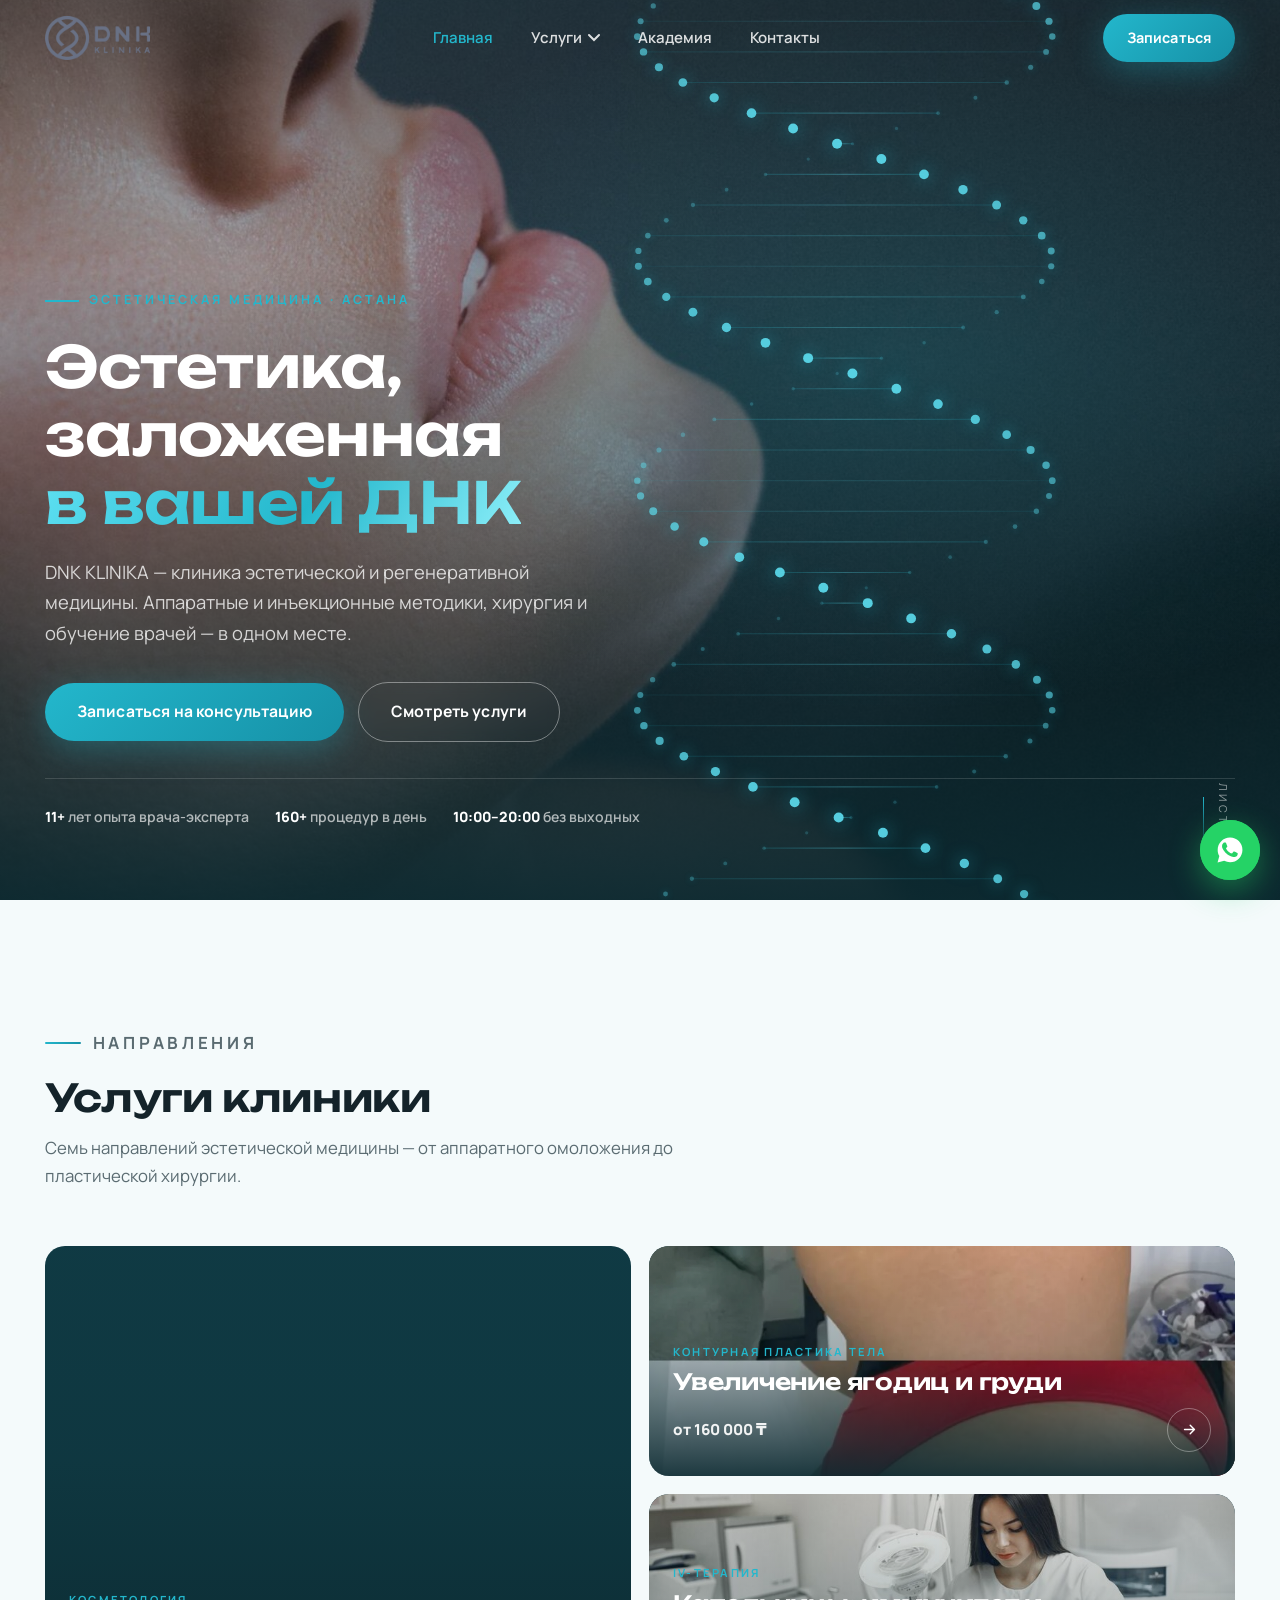
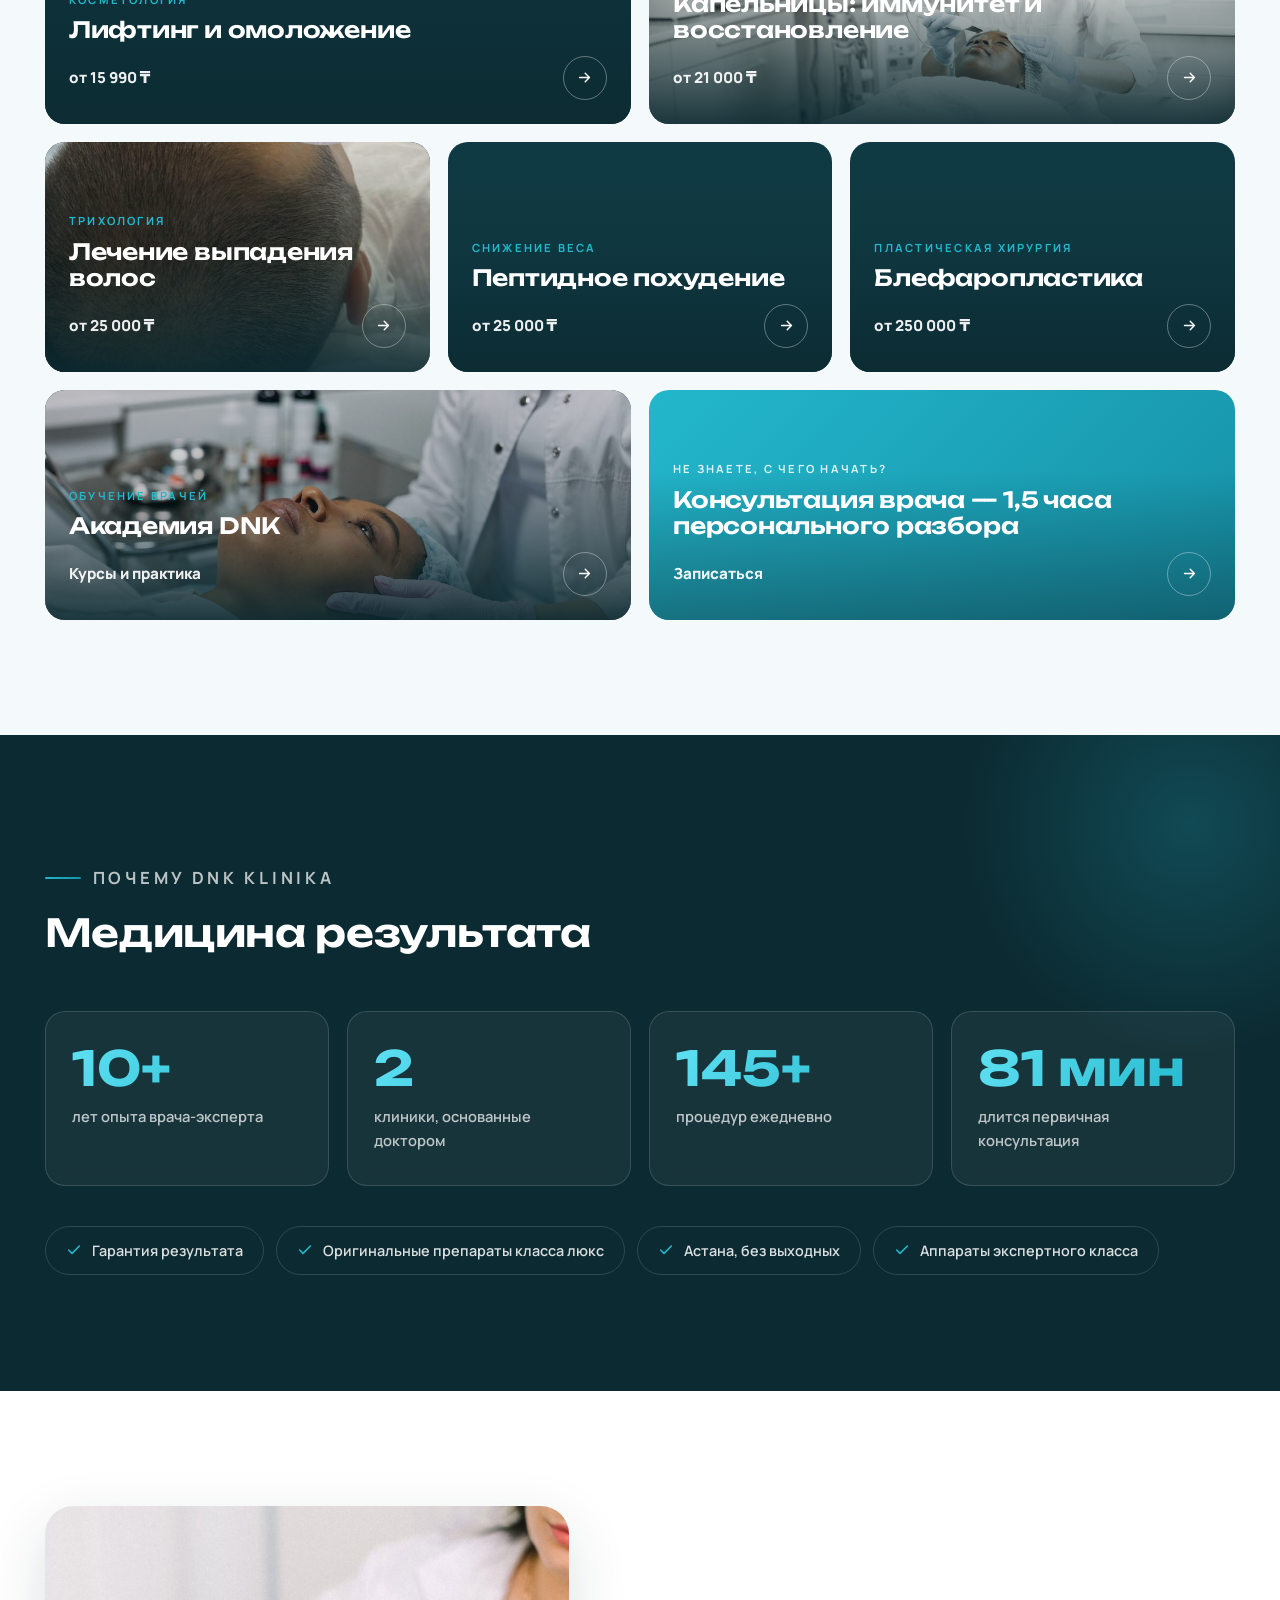
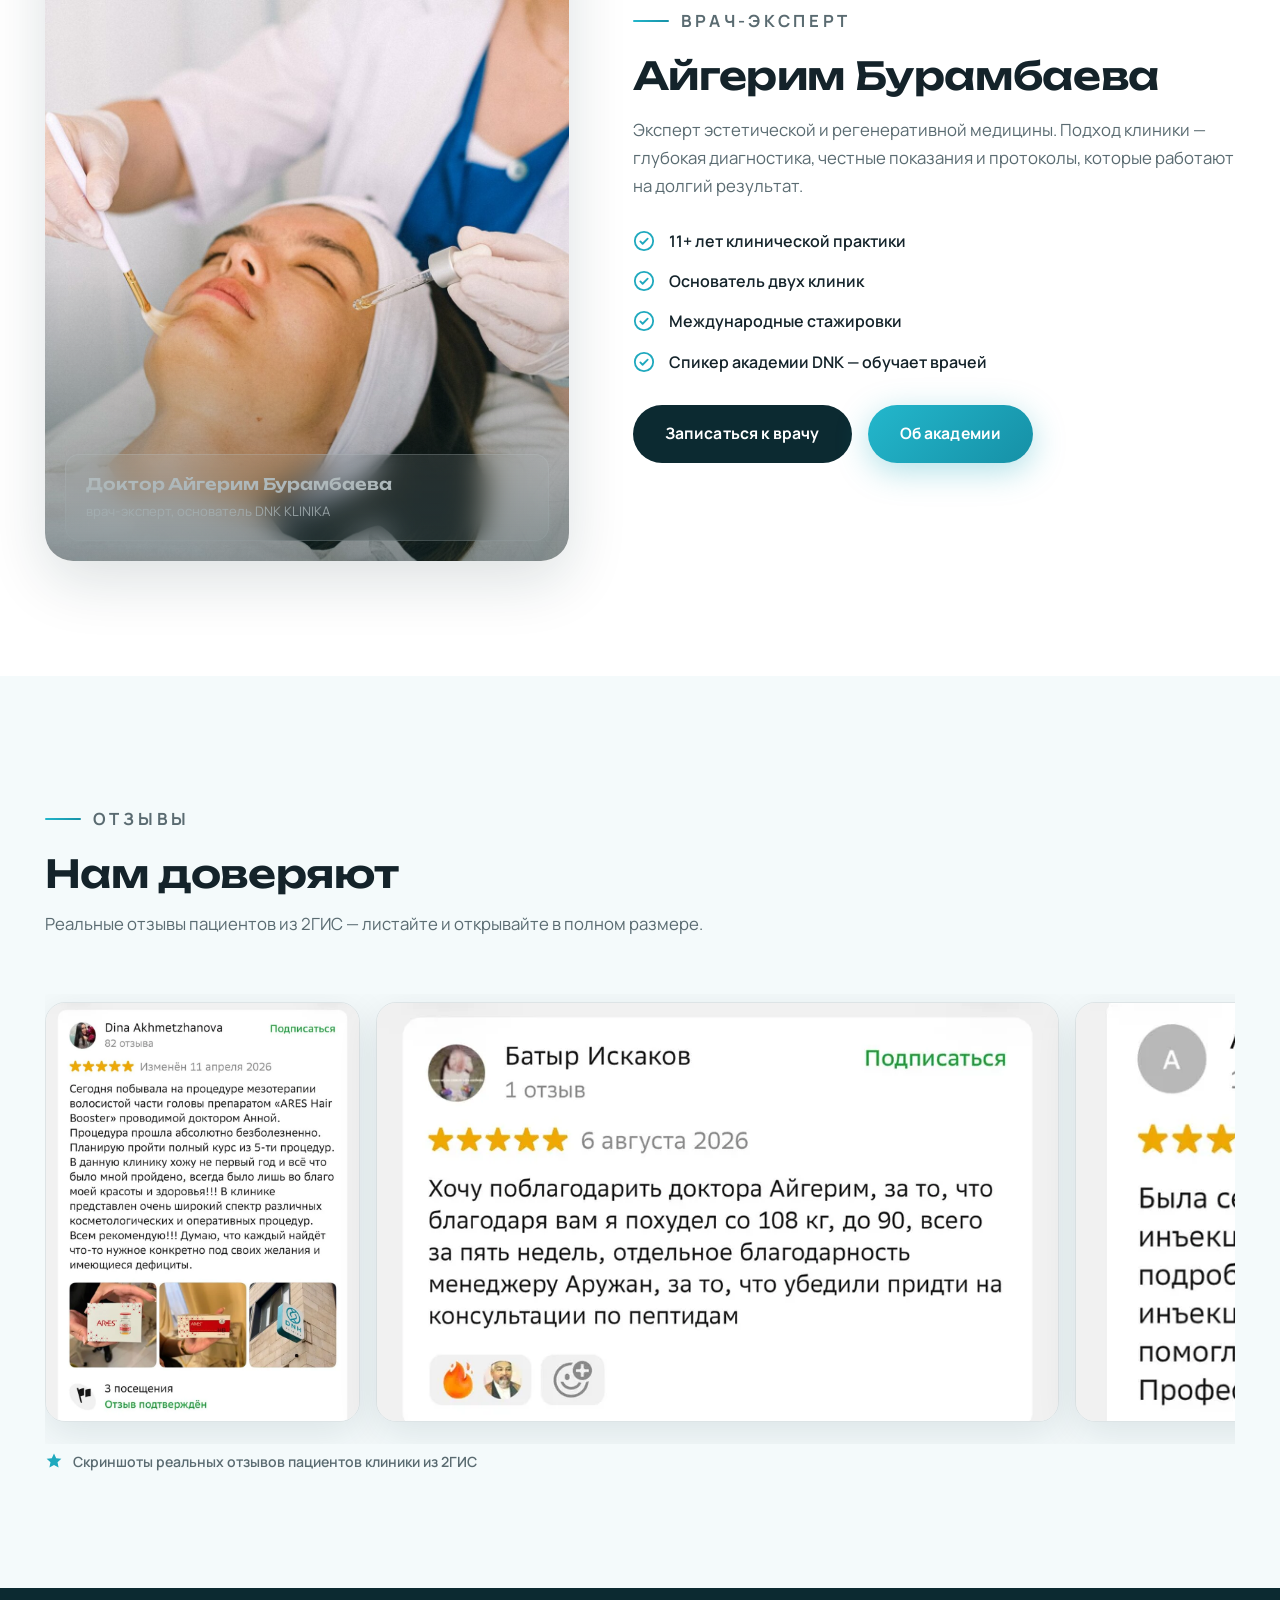
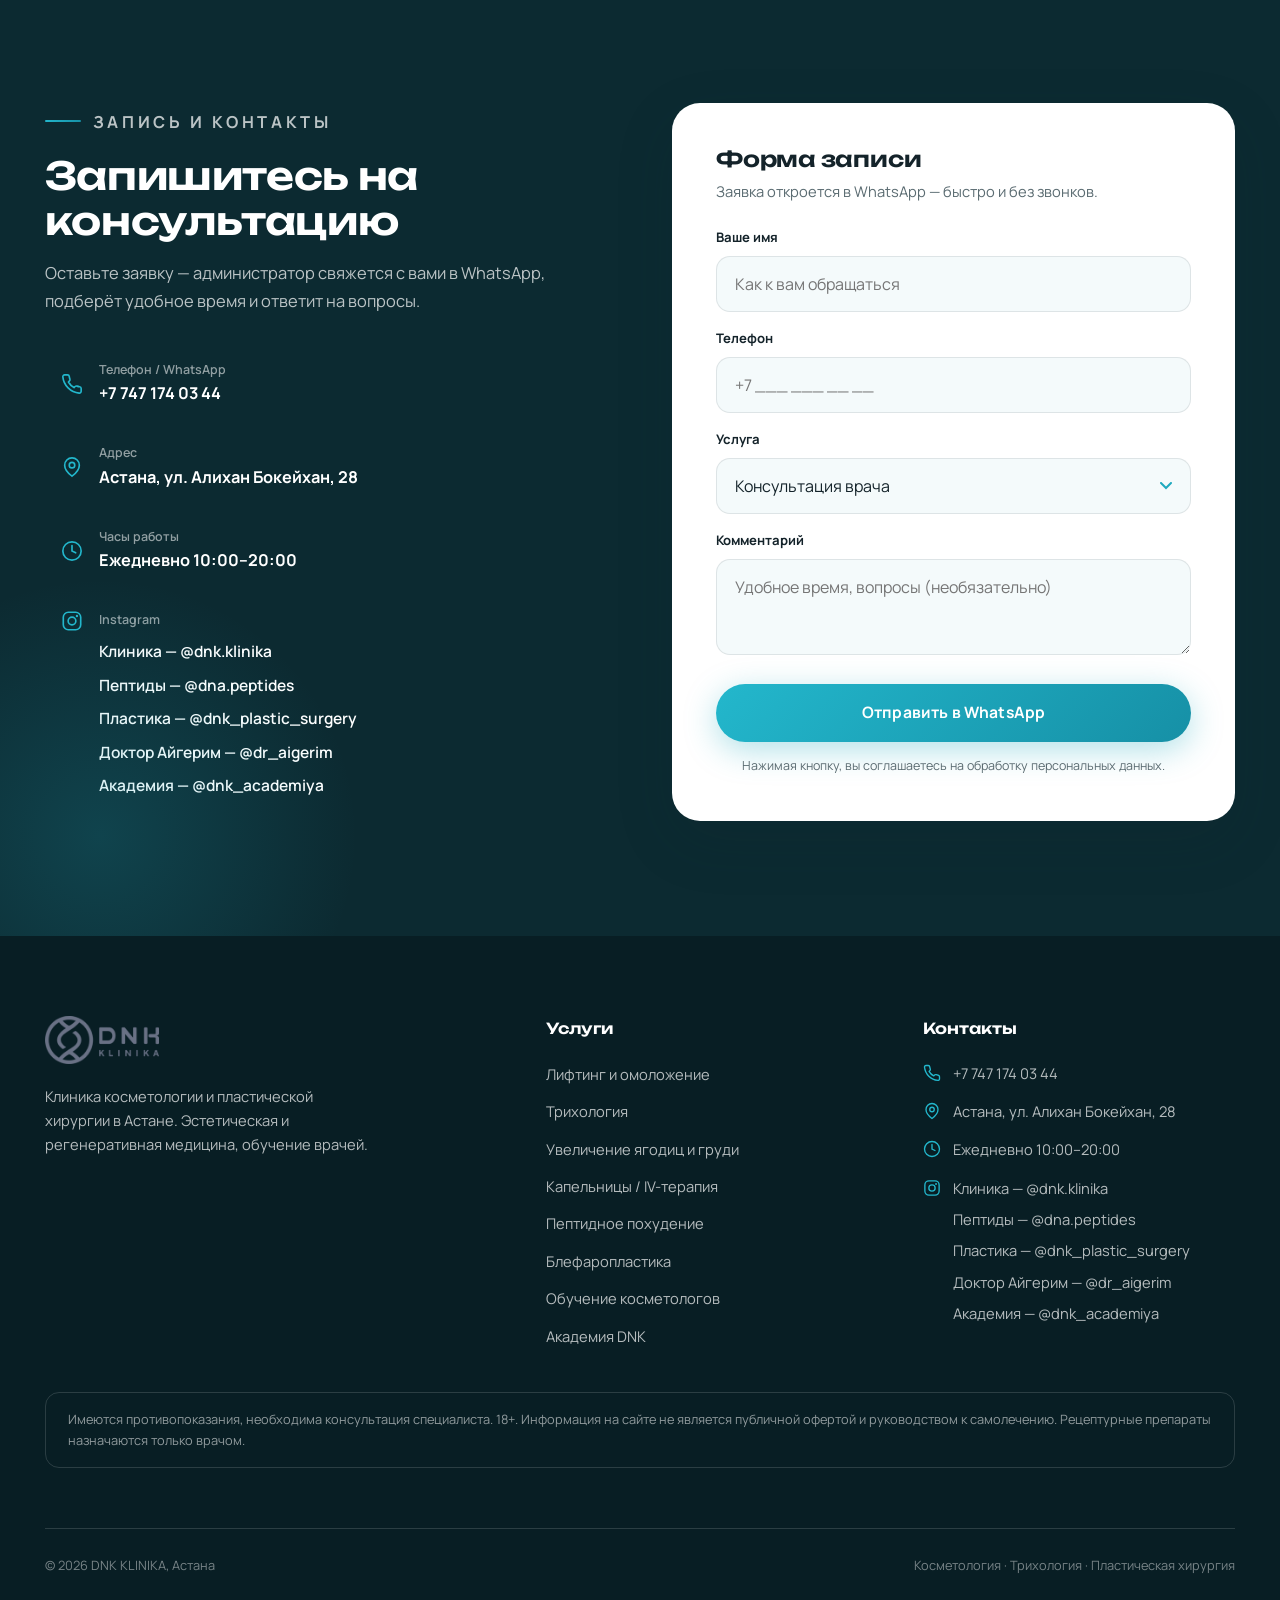
==== commit 8147912d: "DNK: хиро-кикер (убраны косметология/пластика), +4 Instagram аккаунта с data-ig Co-Authored-By: Clau" ====
--- a/index.html
+++ b/index.html
@@ -79,7 +79,7 @@
   <div class="hero__overlay"></div>
   <canvas id="dnaCanvas" aria-hidden="true"></canvas>
   <div class="container hero__in">
-    <p class="hero__kicker">Косметология · Пластическая хирургия · Астана</p>
+    <p class="hero__kicker">Эстетическая медицина · Астана</p>
     <h1>Эстетика, заложенная <em>в&nbsp;вашей ДНК</em></h1>
     <p class="hero__sub">DNK KLINIKA — клиника эстетической и регенеративной медицины. Аппаратные и инъекционные методики, хирургия и обучение врачей — в одном месте.</p>
     <div class="hero__cta">
@@ -310,7 +310,7 @@
         <li><a href="tel:+77471740344"><svg viewBox="0 0 24 24" fill="none" aria-hidden="true"><path d="M22 16.9v3a2 2 0 01-2.2 2A19.8 19.8 0 012 4.2 2 2 0 014 2h3a2 2 0 012 1.7c.13.96.36 1.9.7 2.8a2 2 0 01-.45 2.1L8.1 9.8a16 16 0 006.1 6.1l1.2-1.15a2 2 0 012.1-.45c.9.34 1.84.57 2.8.7A2 2 0 0122 16.9z" stroke="currentColor" stroke-width="1.8" stroke-linecap="round" stroke-linejoin="round"/></svg><span><small>Телефон / WhatsApp</small><b>+7 747 174 03 44</b></span></a></li>
         <li><a href="https://2gis.kz/astana/search/%D0%90%D0%BB%D0%B8%D1%85%D0%B0%D0%BD%20%D0%91%D0%BE%D0%BA%D0%B5%D0%B9%D1%85%D0%B0%D0%BD%2028" target="_blank" rel="noopener"><svg viewBox="0 0 24 24" fill="none" aria-hidden="true"><path d="M20 10c0 6-8 12-8 12S4 16 4 10a8 8 0 1116 0z" stroke="currentColor" stroke-width="1.8"/><circle cx="12" cy="10" r="3" stroke="currentColor" stroke-width="1.8"/></svg><span><small>Адрес</small><b>Астана, ул. Алихан Бокейхан, 28</b></span></a></li>
         <li><span><svg viewBox="0 0 24 24" fill="none" aria-hidden="true"><circle cx="12" cy="12" r="10" stroke="currentColor" stroke-width="1.8"/><path d="M12 6v6l4 2" stroke="currentColor" stroke-width="1.8" stroke-linecap="round"/></svg><span><small>Часы работы</small><b>Ежедневно 10:00–20:00</b></span></span></li>
-        <li><a href="https://instagram.com/dnk_academiya" target="_blank" rel="noopener"><svg viewBox="0 0 24 24" fill="none" aria-hidden="true"><rect x="2.5" y="2.5" width="19" height="19" rx="5.5" stroke="currentColor" stroke-width="1.8"/><circle cx="12" cy="12" r="4.2" stroke="currentColor" stroke-width="1.8"/><circle cx="17.4" cy="6.6" r="1.3" fill="currentColor"/></svg><span><small>Instagram академии</small><b>@dnk_academiya</b></span></a></li>
+        <li><span class="contact-igs"><svg viewBox="0 0 24 24" fill="none" aria-hidden="true"><rect x="2.5" y="2.5" width="19" height="19" rx="5.5" stroke="currentColor" stroke-width="1.8"/><circle cx="12" cy="12" r="4.2" stroke="currentColor" stroke-width="1.8"/><circle cx="17.4" cy="6.6" r="1.3" fill="currentColor"/></svg><span><small>Instagram</small><a data-ig href="https://www.instagram.com/dnk.klinika" target="_blank" rel="noopener">Клиника — @dnk.klinika</a><a data-ig href="https://www.instagram.com/dna.peptides/" target="_blank" rel="noopener">Пептиды — @dna.peptides</a><a data-ig href="https://www.instagram.com/dnk_plastic_surgery/" target="_blank" rel="noopener">Пластика — @dnk_plastic_surgery</a><a data-ig href="https://www.instagram.com/dr_aigerim" target="_blank" rel="noopener">Доктор Айгерим — @dr_aigerim</a><a data-ig href="https://instagram.com/dnk_academiya" target="_blank" rel="noopener">Академия — @dnk_academiya</a></span></span></li>
       </ul>
     </div>
     <div class="form-card rv rv-d1">
@@ -386,7 +386,7 @@
           <li><svg viewBox="0 0 24 24" fill="none" aria-hidden="true"><path d="M22 16.9v3a2 2 0 01-2.2 2A19.8 19.8 0 012 4.2 2 2 0 014 2h3a2 2 0 012 1.7c.13.96.36 1.9.7 2.8a2 2 0 01-.45 2.1L8.1 9.8a16 16 0 006.1 6.1l1.2-1.15a2 2 0 012.1-.45c.9.34 1.84.57 2.8.7A2 2 0 0122 16.9z" stroke="currentColor" stroke-width="1.8" stroke-linecap="round" stroke-linejoin="round"/></svg><a href="tel:+77471740344">+7 747 174 03 44</a></li>
           <li><svg viewBox="0 0 24 24" fill="none" aria-hidden="true"><path d="M20 10c0 6-8 12-8 12S4 16 4 10a8 8 0 1116 0z" stroke="currentColor" stroke-width="1.8"/><circle cx="12" cy="10" r="3" stroke="currentColor" stroke-width="1.8"/></svg><span>Астана, ул. Алихан Бокейхан, 28</span></li>
           <li><svg viewBox="0 0 24 24" fill="none" aria-hidden="true"><circle cx="12" cy="12" r="10" stroke="currentColor" stroke-width="1.8"/><path d="M12 6v6l4 2" stroke="currentColor" stroke-width="1.8" stroke-linecap="round"/></svg><span>Ежедневно 10:00–20:00</span></li>
-          <li><svg viewBox="0 0 24 24" fill="none" aria-hidden="true"><rect x="2.5" y="2.5" width="19" height="19" rx="5.5" stroke="currentColor" stroke-width="1.8"/><circle cx="12" cy="12" r="4.2" stroke="currentColor" stroke-width="1.8"/><circle cx="17.4" cy="6.6" r="1.3" fill="currentColor"/></svg><a href="https://instagram.com/dnk_academiya" target="_blank" rel="noopener">@dnk_academiya</a></li>
+          <li class="footer__ig"><svg viewBox="0 0 24 24" fill="none" aria-hidden="true"><rect x="2.5" y="2.5" width="19" height="19" rx="5.5" stroke="currentColor" stroke-width="1.8"/><circle cx="12" cy="12" r="4.2" stroke="currentColor" stroke-width="1.8"/><circle cx="17.4" cy="6.6" r="1.3" fill="currentColor"/></svg><span class="footer__ig-list"><a data-ig href="https://www.instagram.com/dnk.klinika" target="_blank" rel="noopener">Клиника — @dnk.klinika</a><a data-ig href="https://www.instagram.com/dna.peptides/" target="_blank" rel="noopener">Пептиды — @dna.peptides</a><a data-ig href="https://www.instagram.com/dnk_plastic_surgery/" target="_blank" rel="noopener">Пластика — @dnk_plastic_surgery</a><a data-ig href="https://www.instagram.com/dr_aigerim" target="_blank" rel="noopener">Доктор Айгерим — @dr_aigerim</a><a data-ig href="https://instagram.com/dnk_academiya" target="_blank" rel="noopener">Академия — @dnk_academiya</a></span></li>
         </ul>
       </div>
     </div>
--- a/styles.css
+++ b/styles.css
@@ -475,6 +475,16 @@
 .contact-list small{ display:block; font-size:.78rem; color:rgba(255,255,255,.55); font-weight:600; }
 .contact-list b{ font-size:1.02rem; color:#fff; font-weight:700; }
 
+/* Instagram-кластер (footer + блок контактов) */
+.footer__contacts li.footer__ig{ align-items:flex-start; }
+.footer__ig .footer__ig-list{ display:flex; flex-direction:column; gap:7px; }
+.footer__ig .footer__ig-list a{ display:block; }
+.contact-list li > span.contact-igs{ align-items:flex-start; }
+.contact-list .contact-igs > span{ display:flex; flex-direction:column; gap:4px; }
+.contact-list .contact-igs > span > small{ margin-bottom:2px; }
+.contact-list .contact-igs a{ display:block; padding:2px 0; font-weight:600; font-size:.97rem; color:#fff; }
+.contact-list .contact-igs a:hover{ background:transparent; color:var(--teal-bright); }
+
 .form-card{
   background:var(--white); color:var(--ink);
   border-radius:var(--r-lg); padding:clamp(28px,4vw,44px);
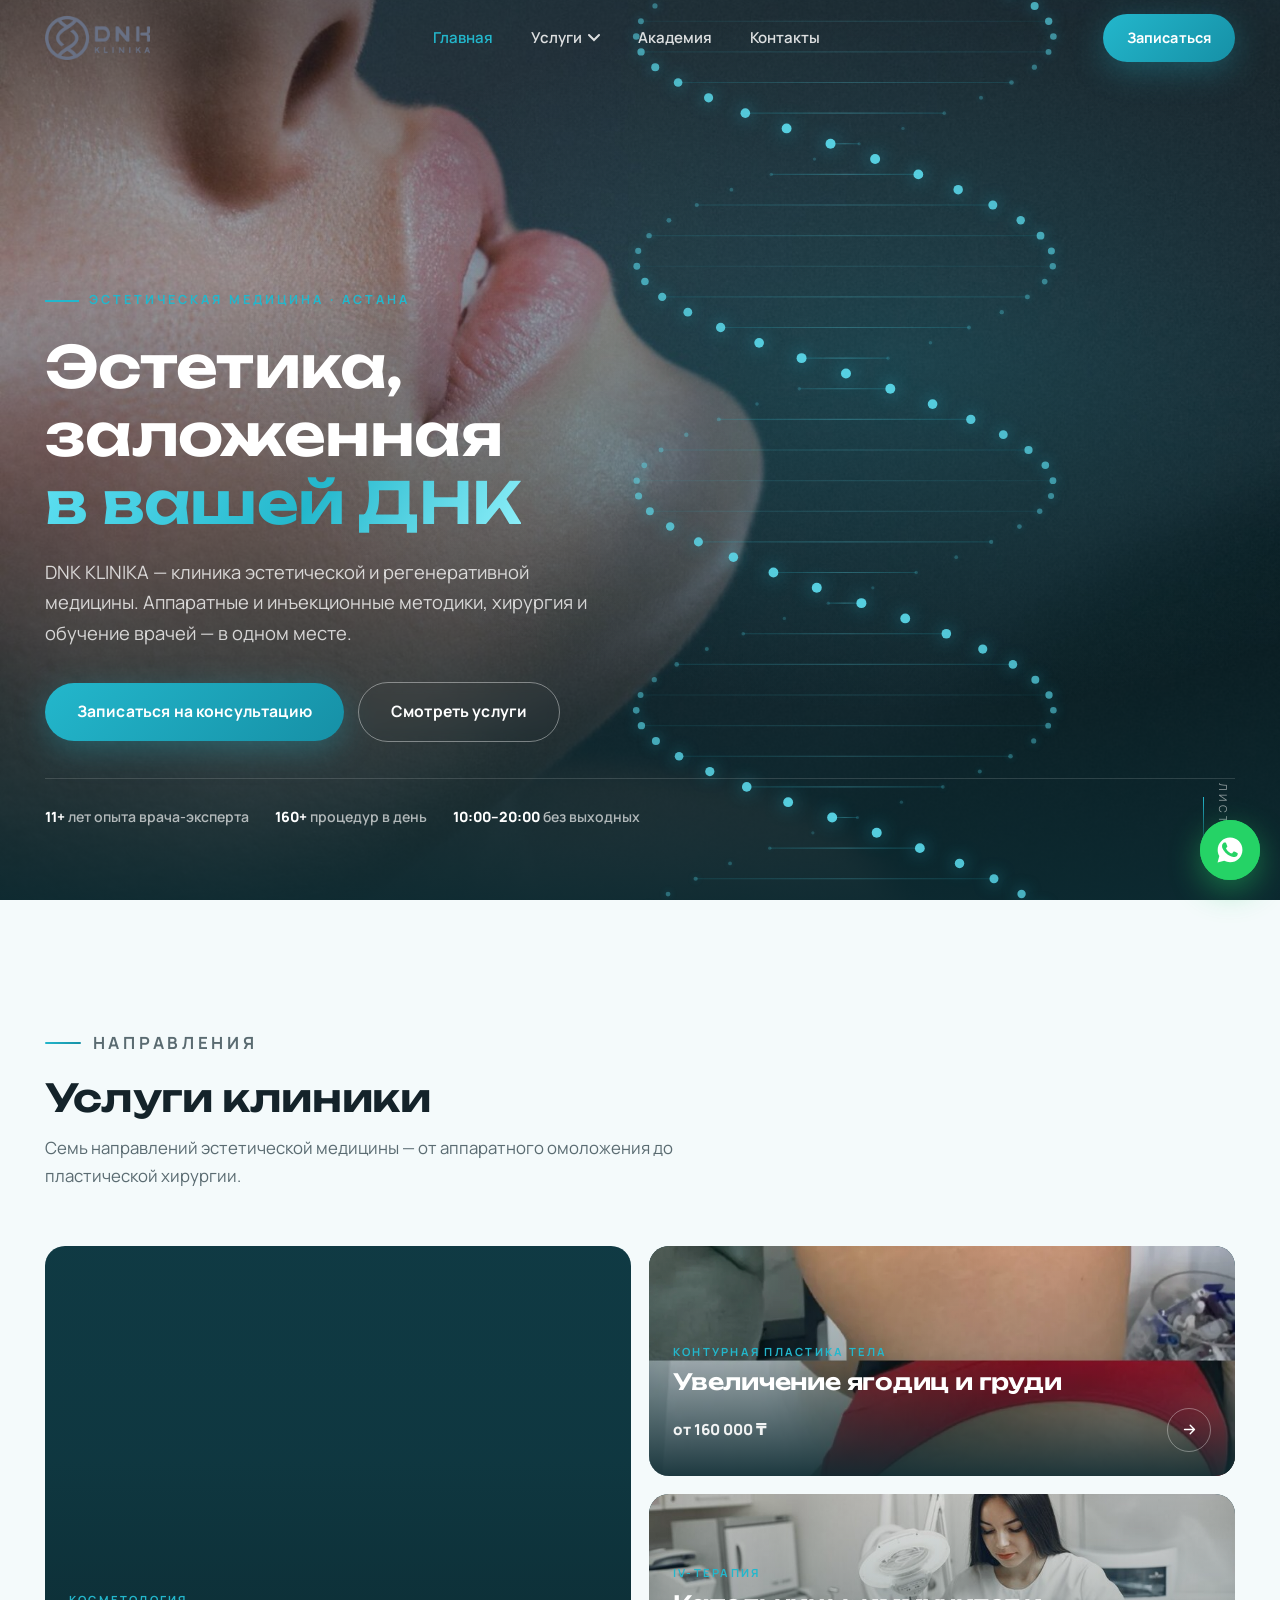
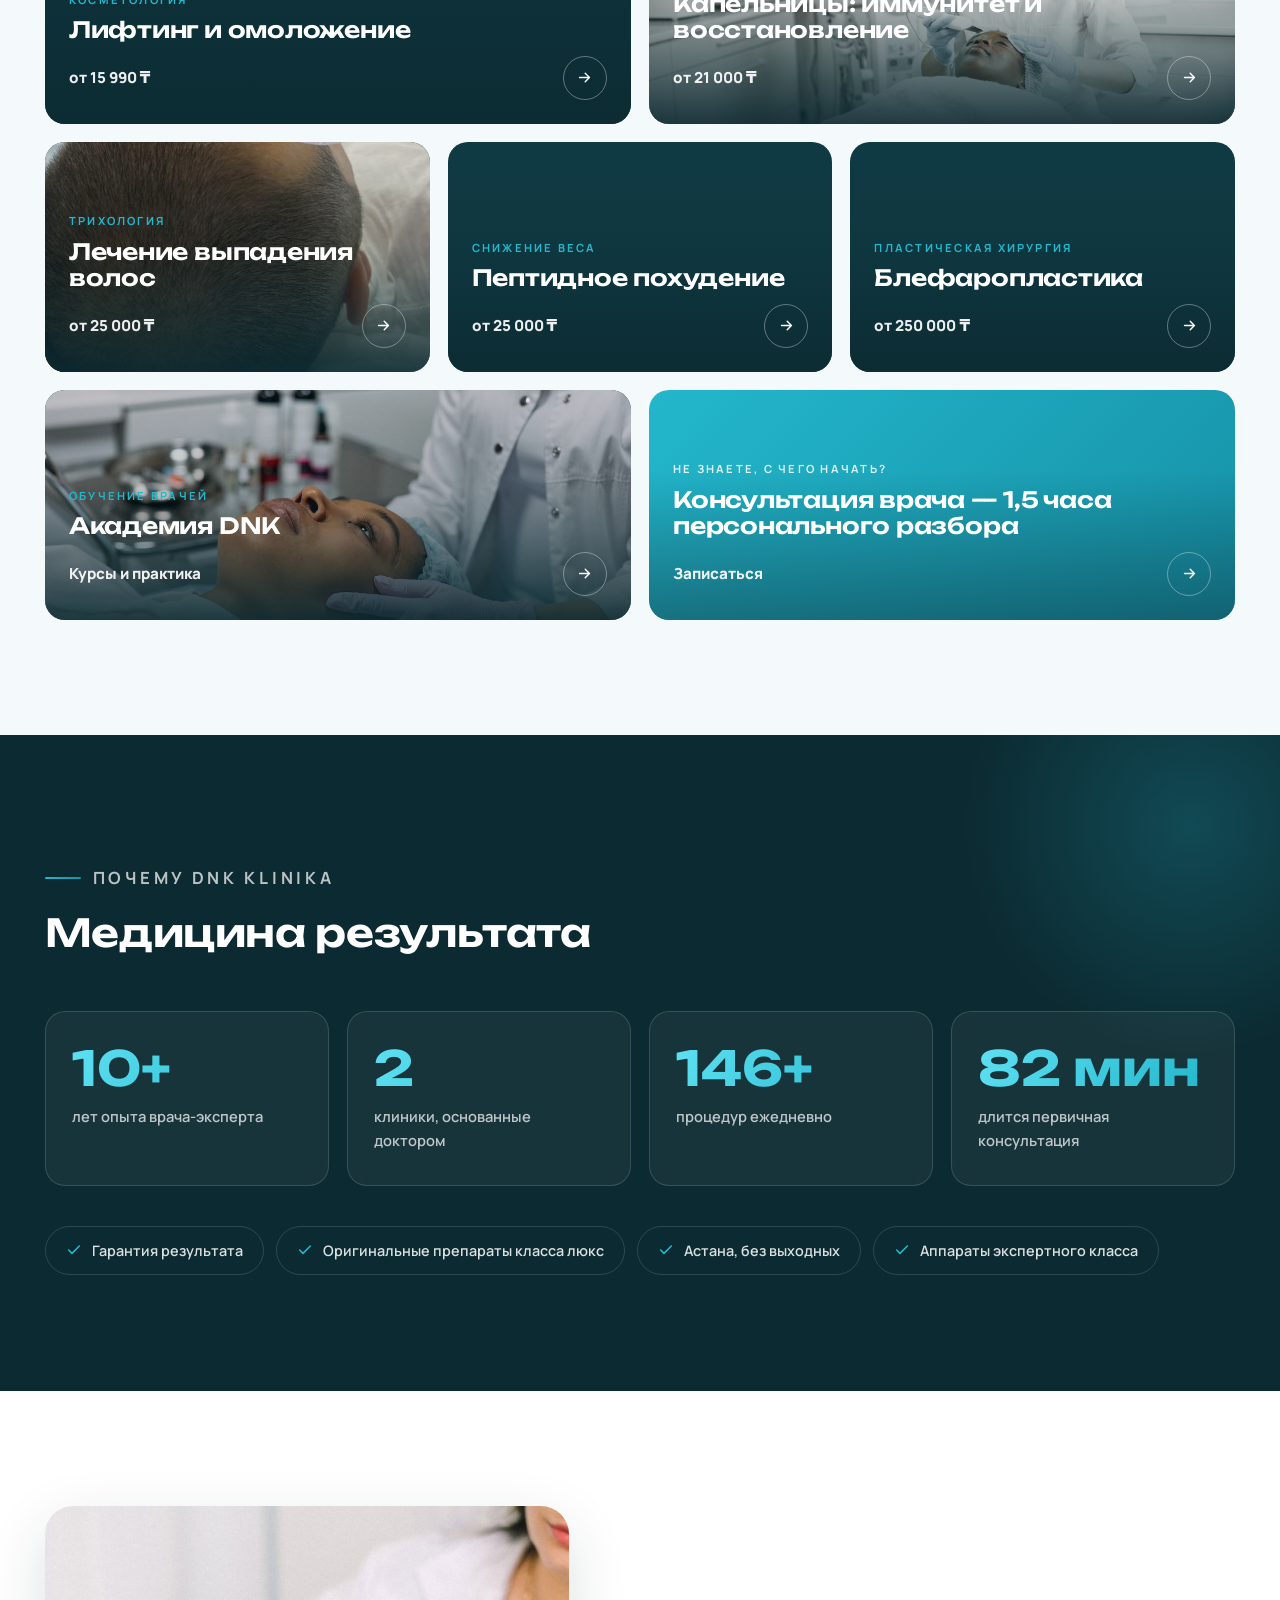
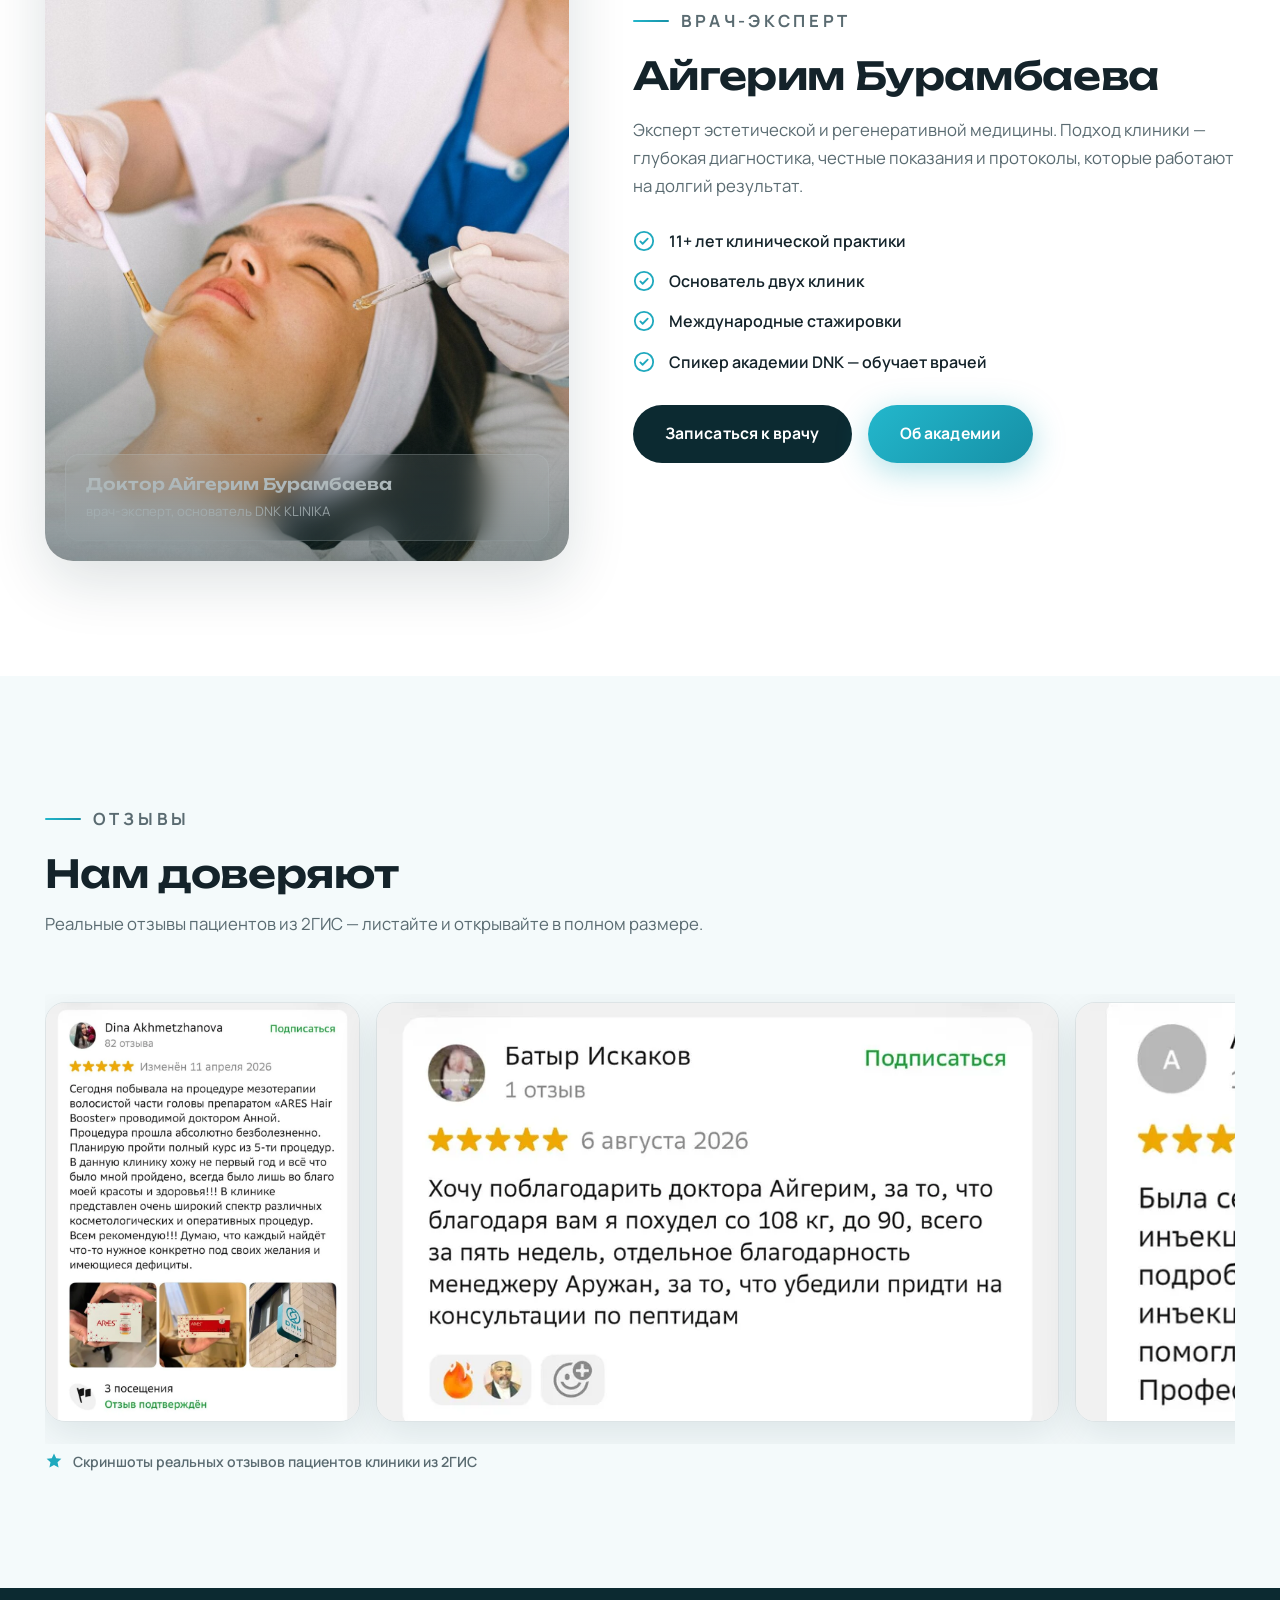
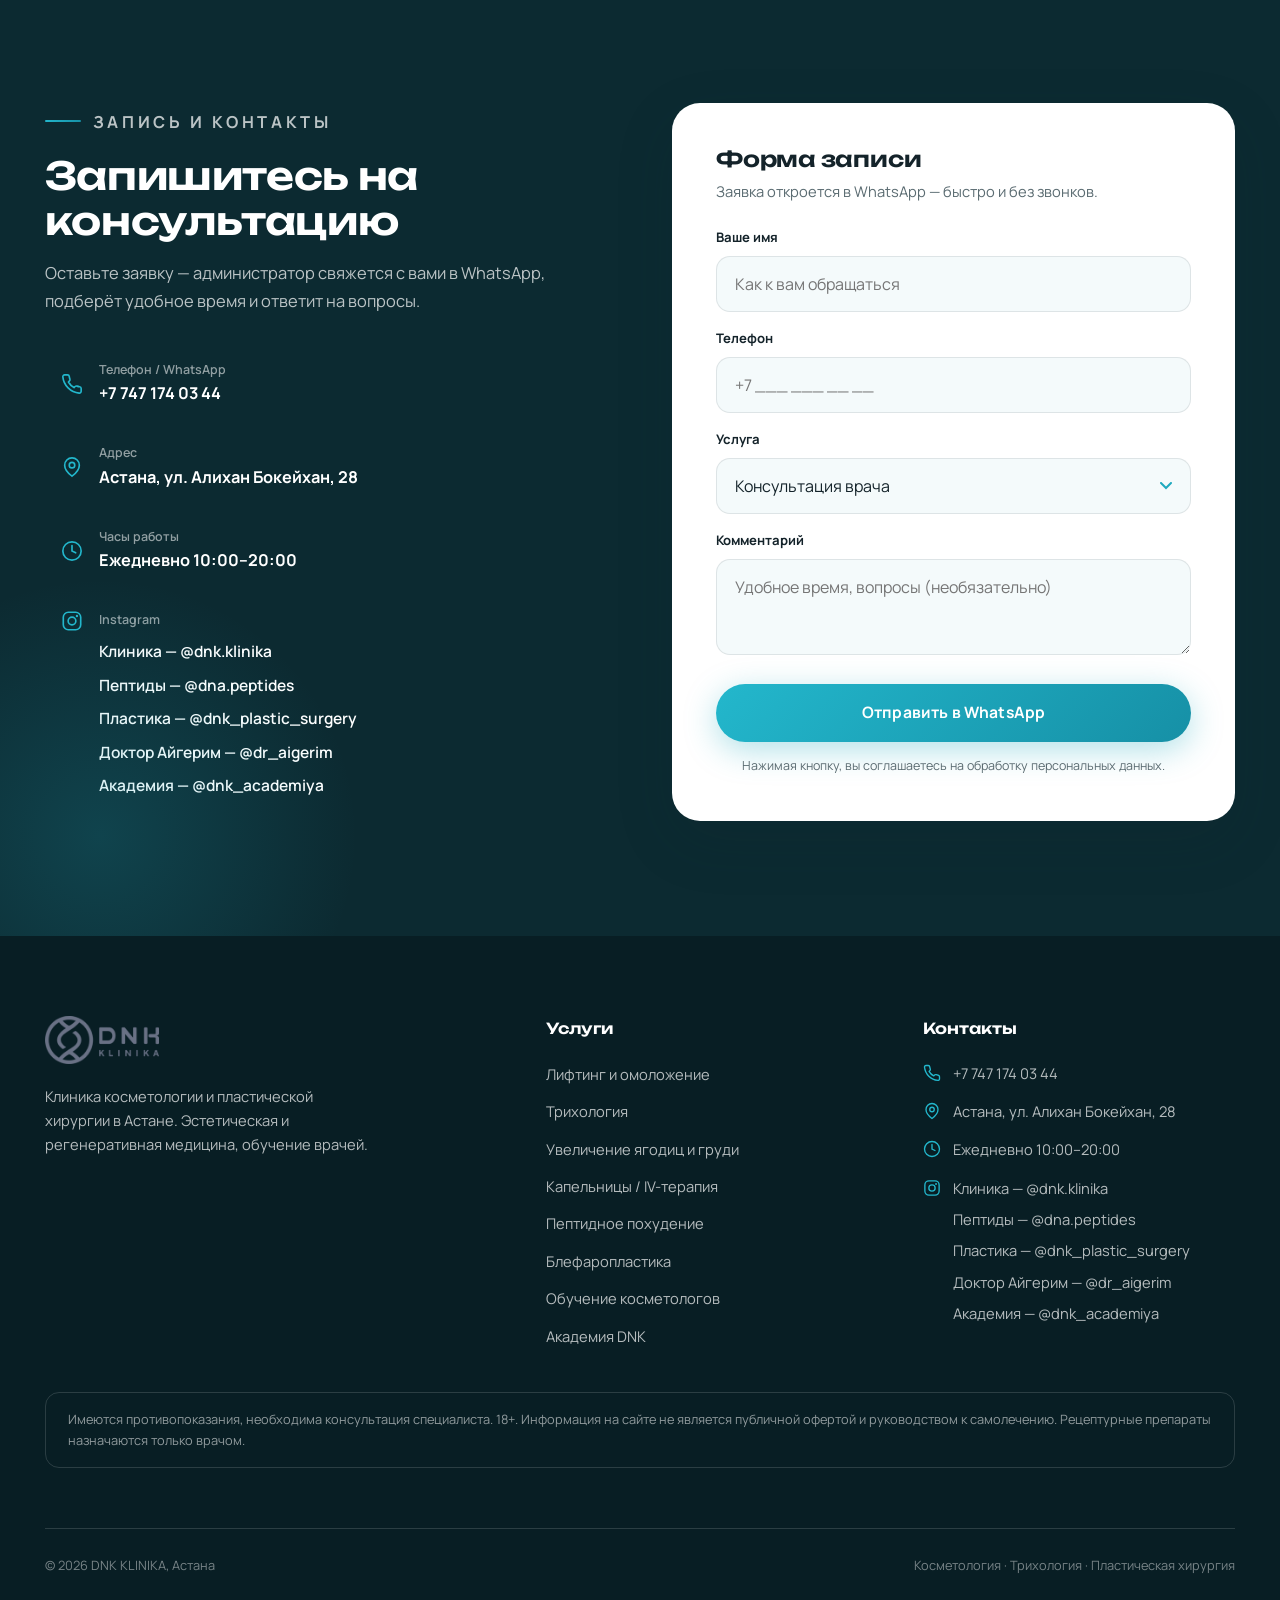
==== commit 39b292b3: "DNK: подготовка к деплою — URL на dnk.dnk-klinika.kz, lastmod, прод-бандл Co-Authored-By: Claude Opu" ====
--- a/index.html
+++ b/index.html
@@ -5,13 +5,13 @@
 <meta name="viewport" content="width=device-width, initial-scale=1.0">
 <title>DNK KLINIKA — косметология и пластическая хирургия в Астане</title>
 <meta name="description" content="Клиника косметологии и пластической хирургии DNK KLINIKA в Астане: лифтинг и омоложение, трихология, увеличение ягодиц и груди, капельницы, пептидное похудение, блефаропластика. Врач-эксперт с опытом 11+ лет. Ежедневно 10:00–20:00.">
-<link rel="canonical" href="https://ali-hub-01.github.io/dnk-klinika/index.html">
+<link rel="canonical" href="https://dnk.dnk-klinika.kz/index.html">
 <meta name="theme-color" content="#0C2A31">
 <meta property="og:type" content="website">
 <meta property="og:title" content="DNK KLINIKA — эстетика, заложенная в вашей ДНК">
 <meta property="og:description" content="Косметология и пластическая хирургия в Астане. Врач-эксперт 11+ лет, оригинальные препараты класса люкс, более 160 процедур в день.">
-<meta property="og:image" content="https://ali-hub-01.github.io/dnk-klinika/assets/og-image.jpg">
-<meta property="og:url" content="https://ali-hub-01.github.io/dnk-klinika/index.html">
+<meta property="og:image" content="https://dnk.dnk-klinika.kz/assets/og-image.jpg">
+<meta property="og:url" content="https://dnk.dnk-klinika.kz/index.html">
 <meta property="og:locale" content="ru_RU">
 <link rel="icon" type="image/svg+xml" href="assets/favicon.svg">
 <link rel="preconnect" href="https://fonts.googleapis.com">
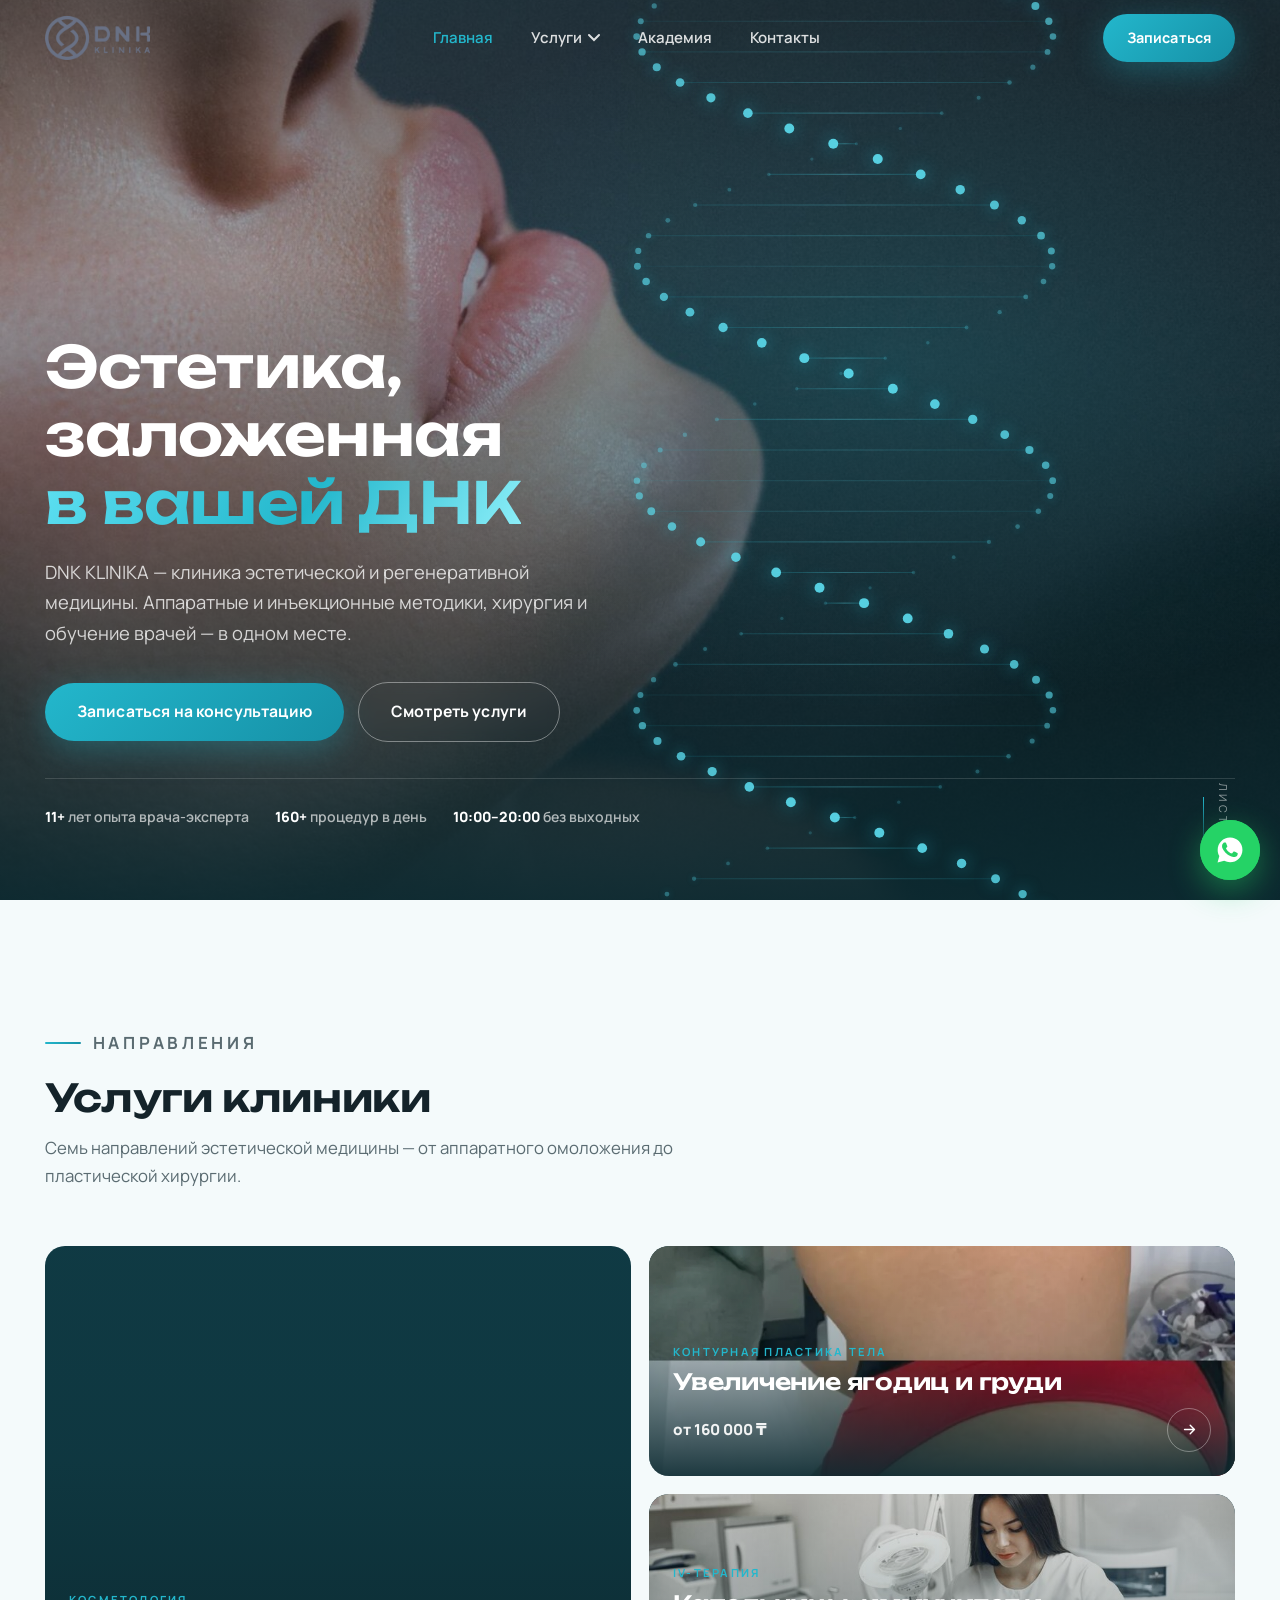
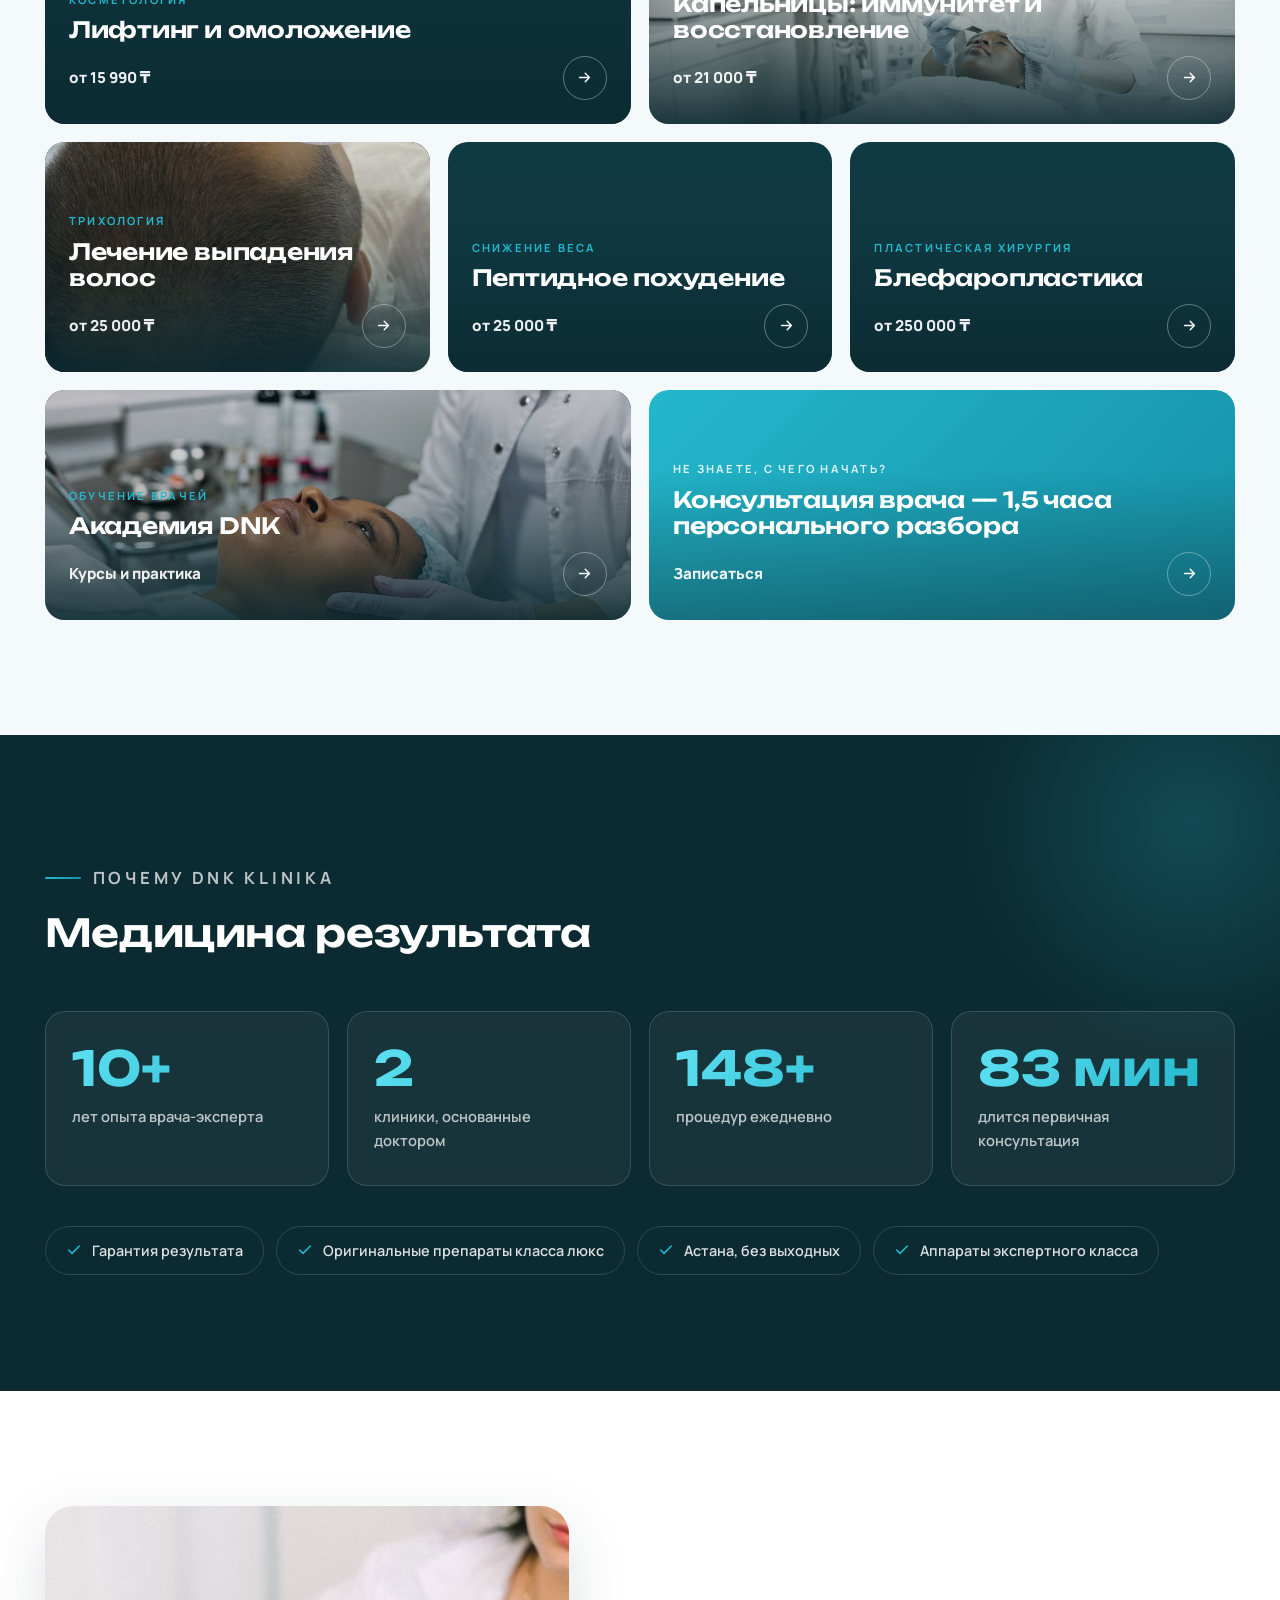
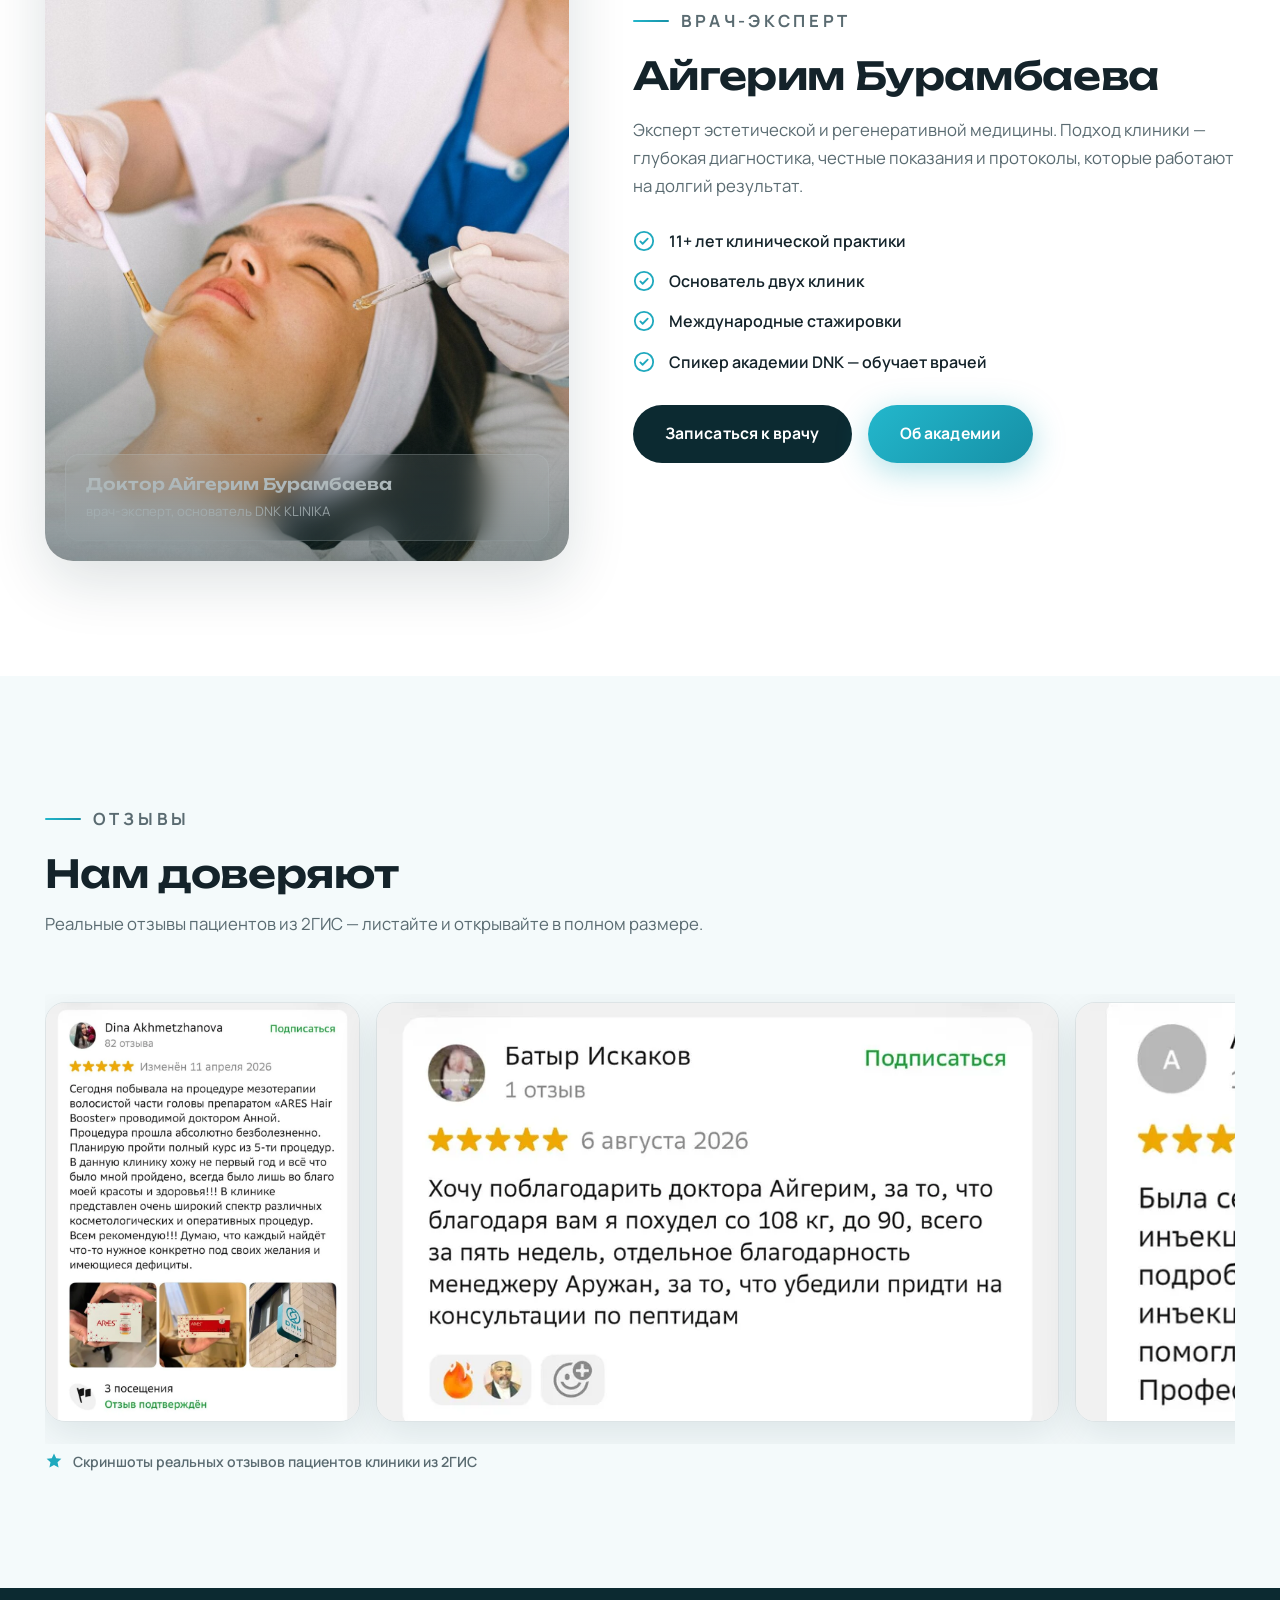
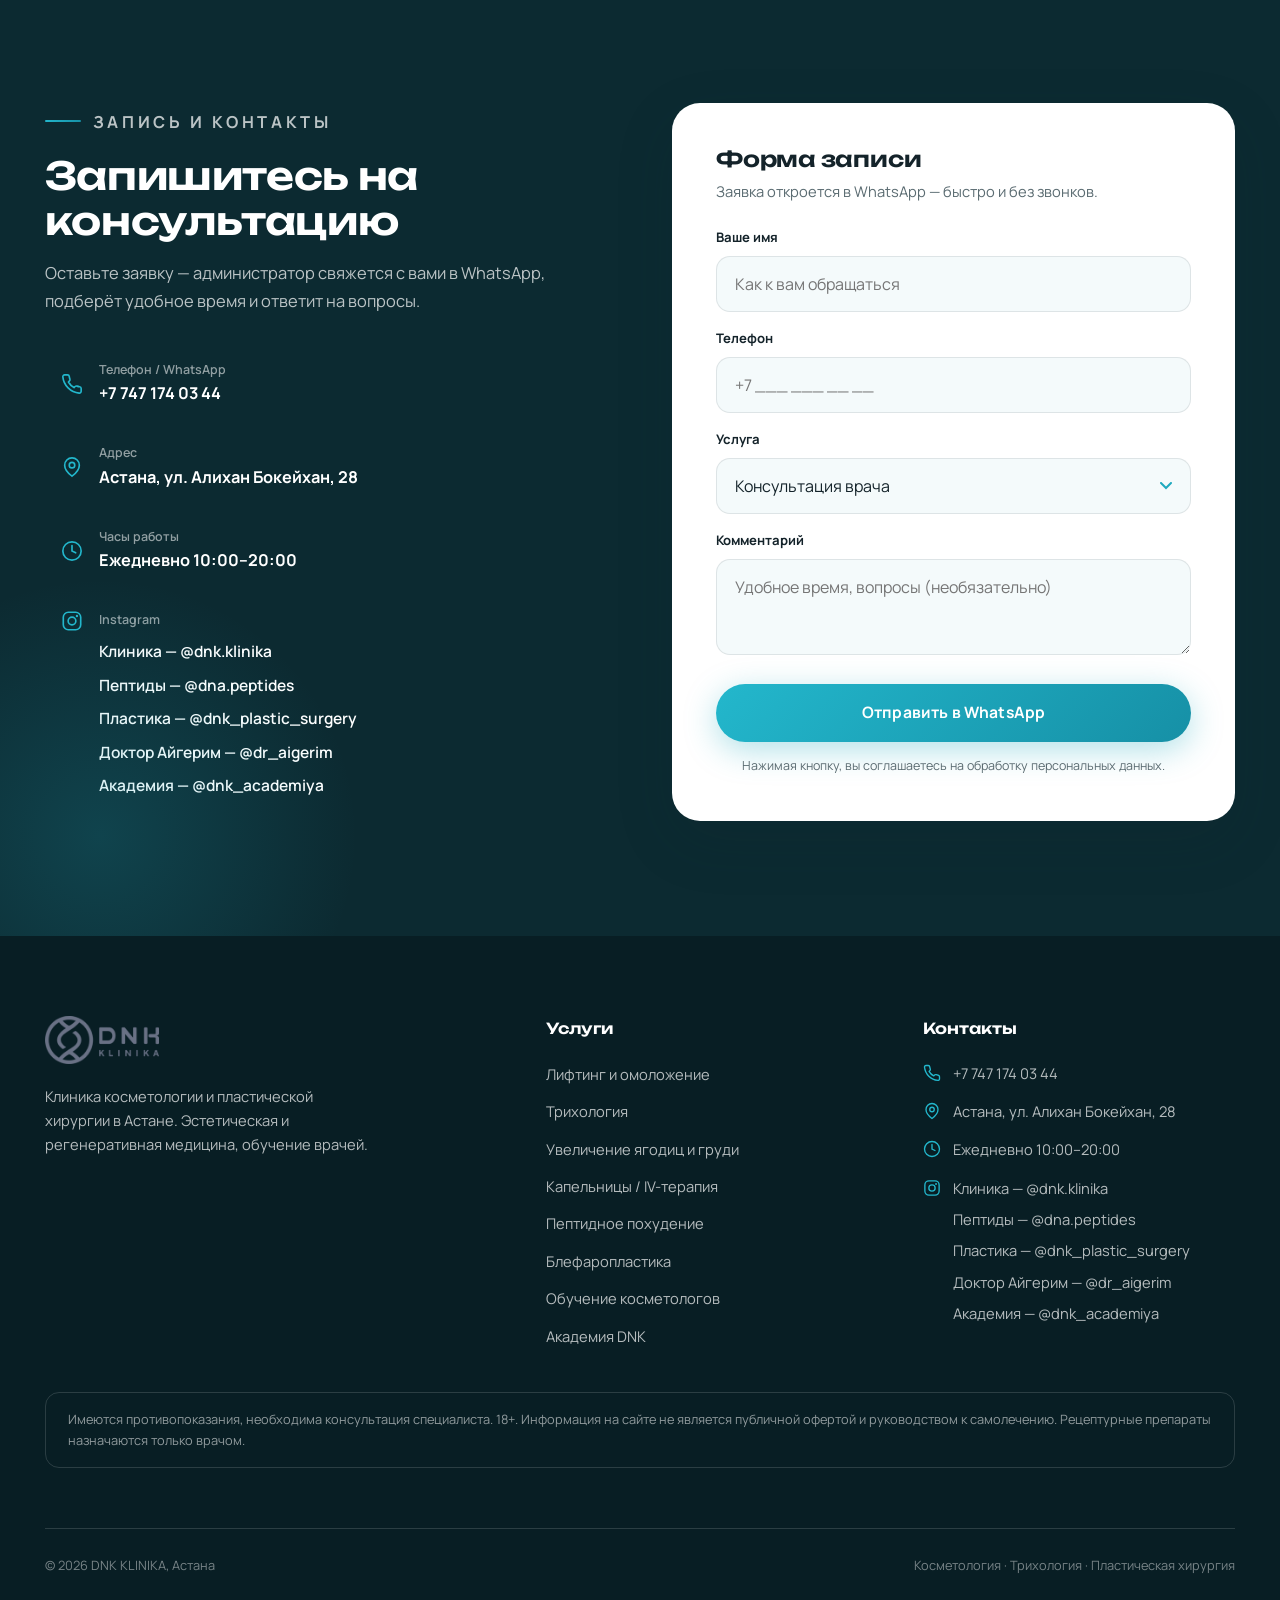
==== commit 7b0d19c6: "DNK: убран текст-кикер в хиро (по просьбе — без замены) Co-Authored-By: Claude Opus 4.8 <noreply@ant" ====
--- a/index.html
+++ b/index.html
@@ -79,7 +79,6 @@
   <div class="hero__overlay"></div>
   <canvas id="dnaCanvas" aria-hidden="true"></canvas>
   <div class="container hero__in">
-    <p class="hero__kicker">Эстетическая медицина · Астана</p>
     <h1>Эстетика, заложенная <em>в&nbsp;вашей ДНК</em></h1>
     <p class="hero__sub">DNK KLINIKA — клиника эстетической и регенеративной медицины. Аппаратные и инъекционные методики, хирургия и обучение врачей — в одном месте.</p>
     <div class="hero__cta">
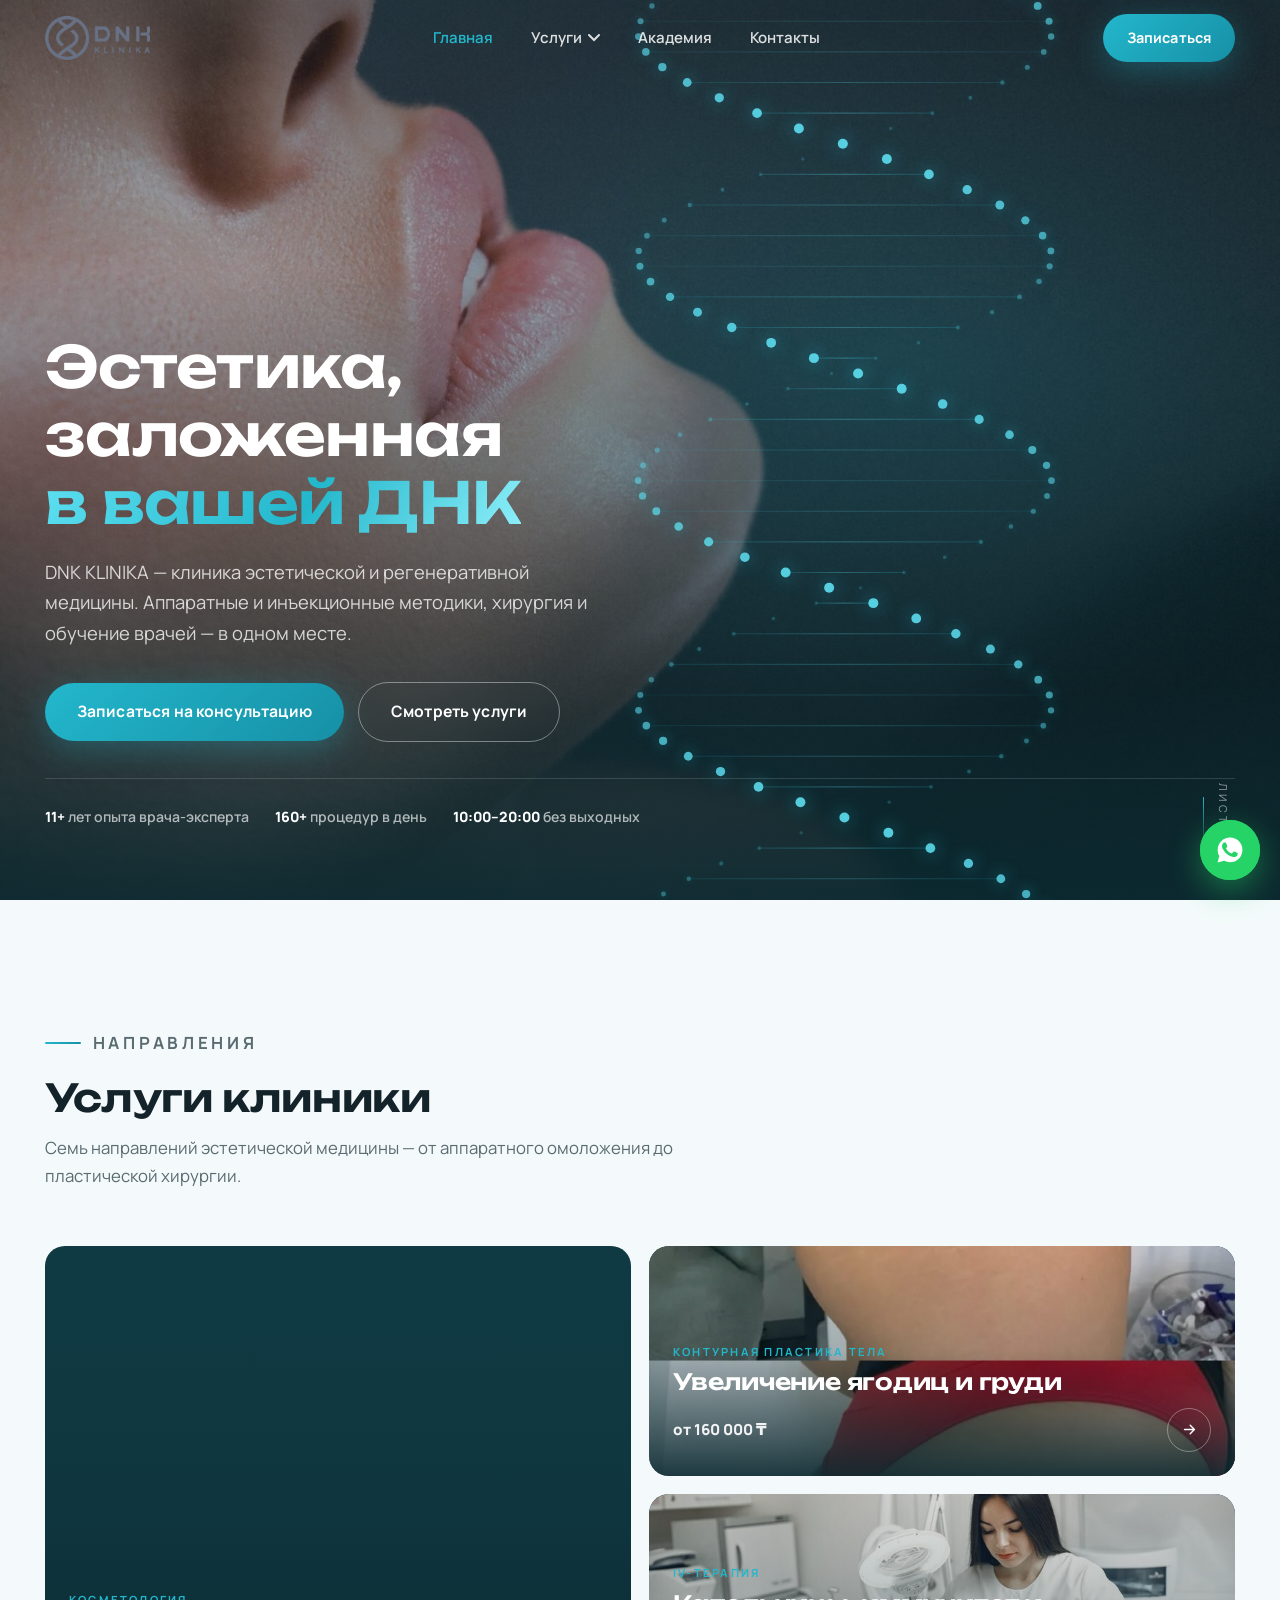
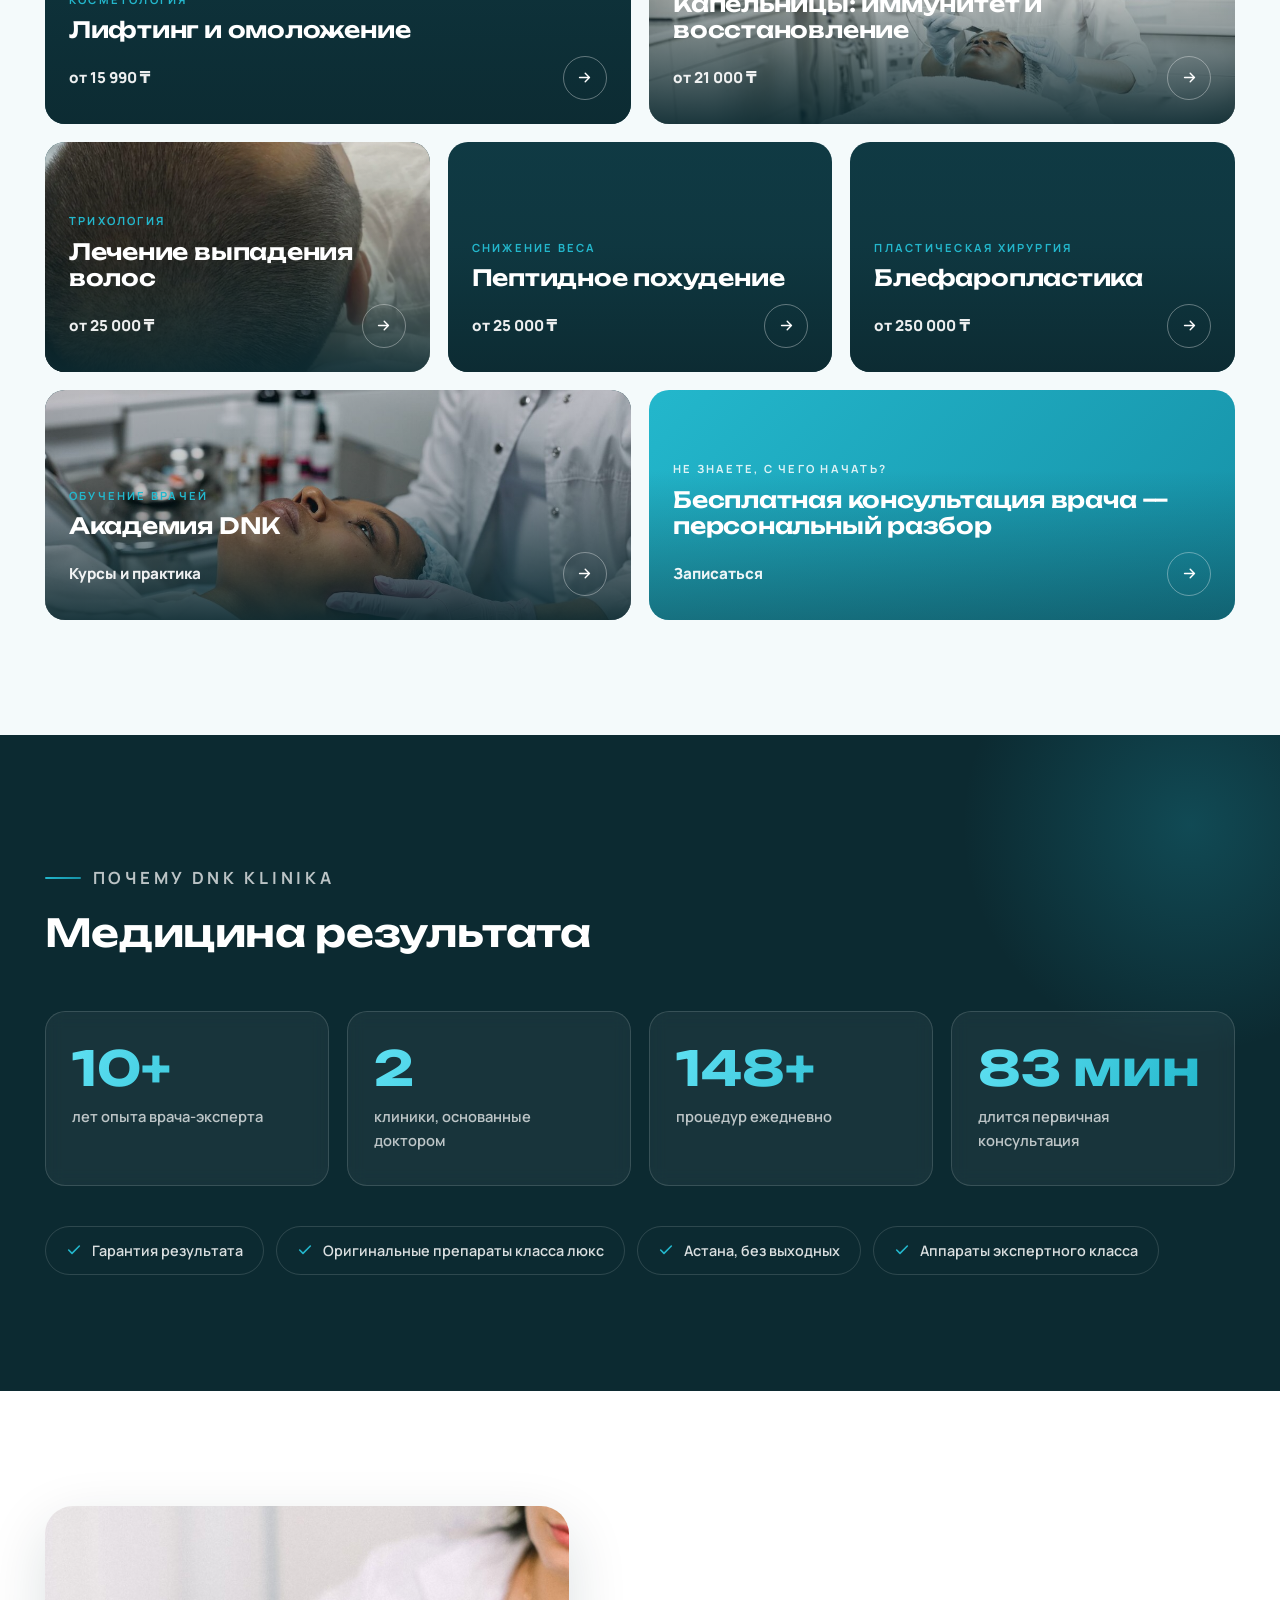
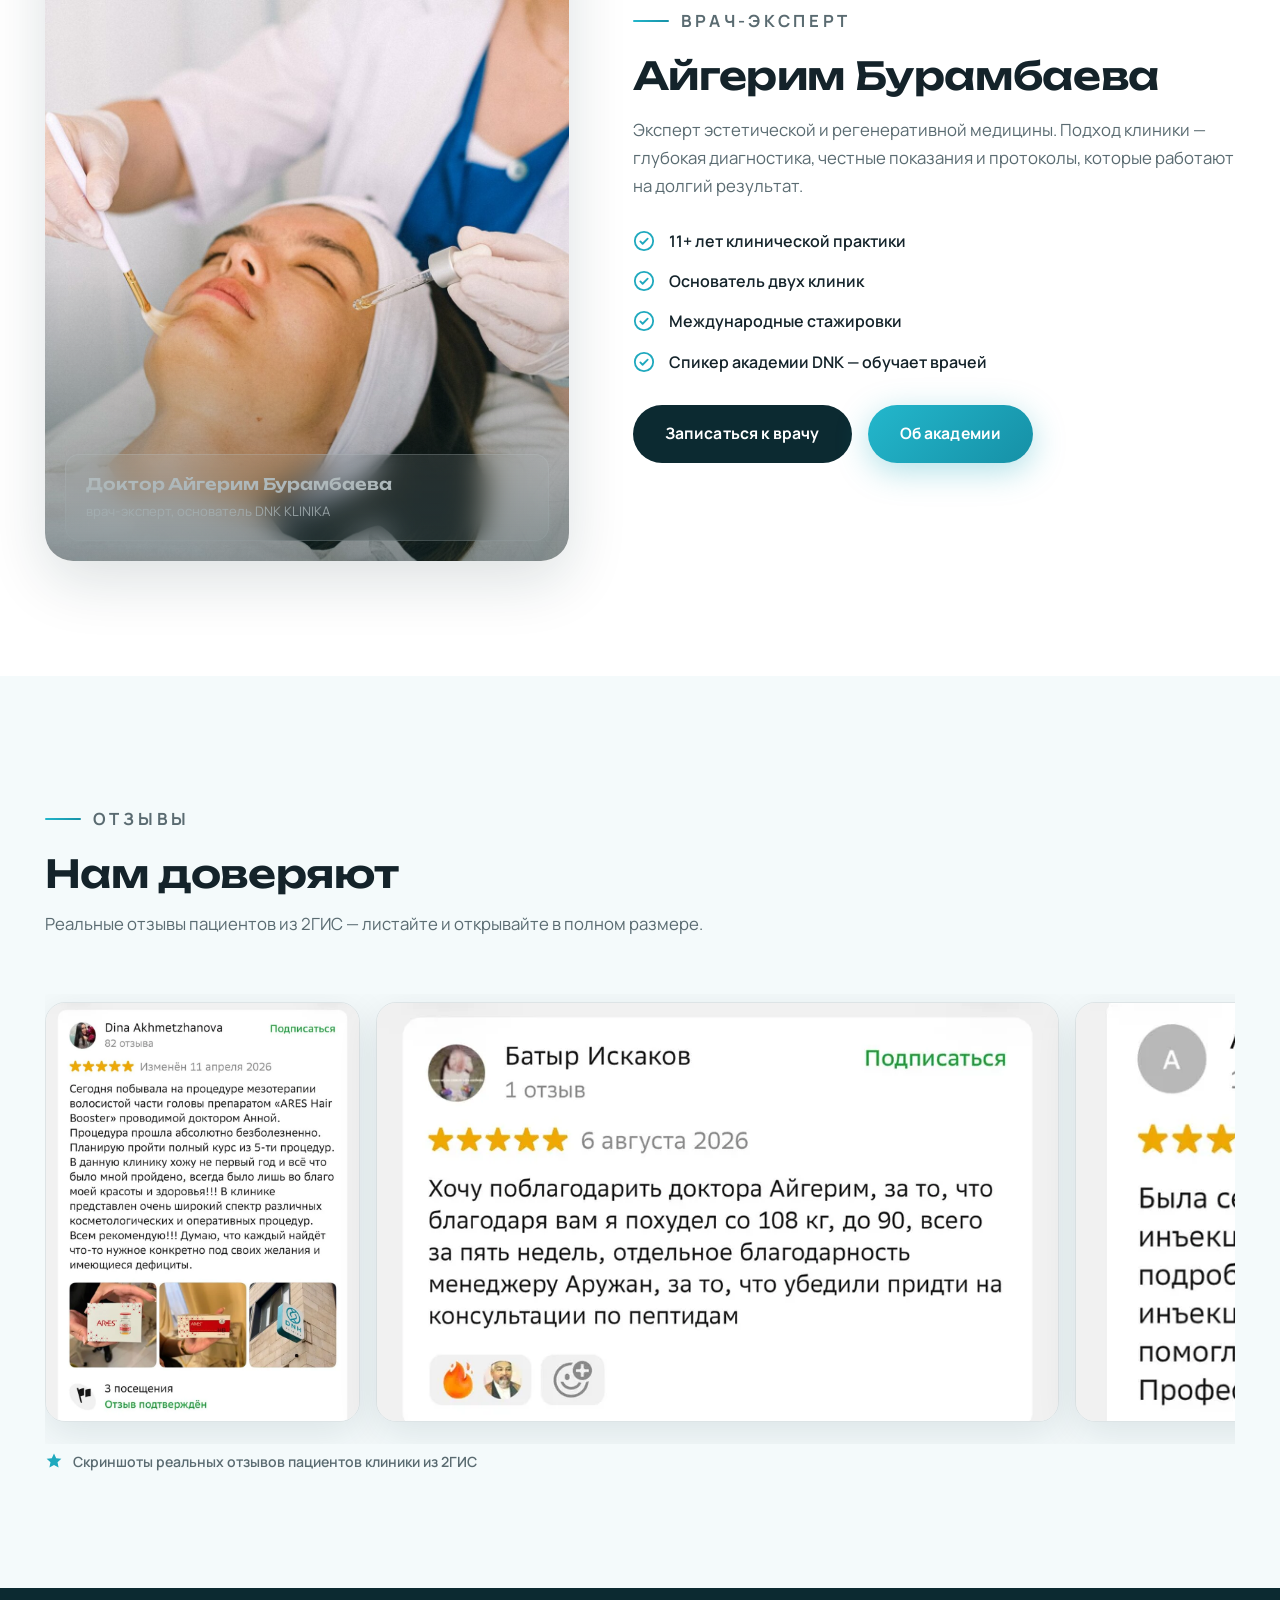
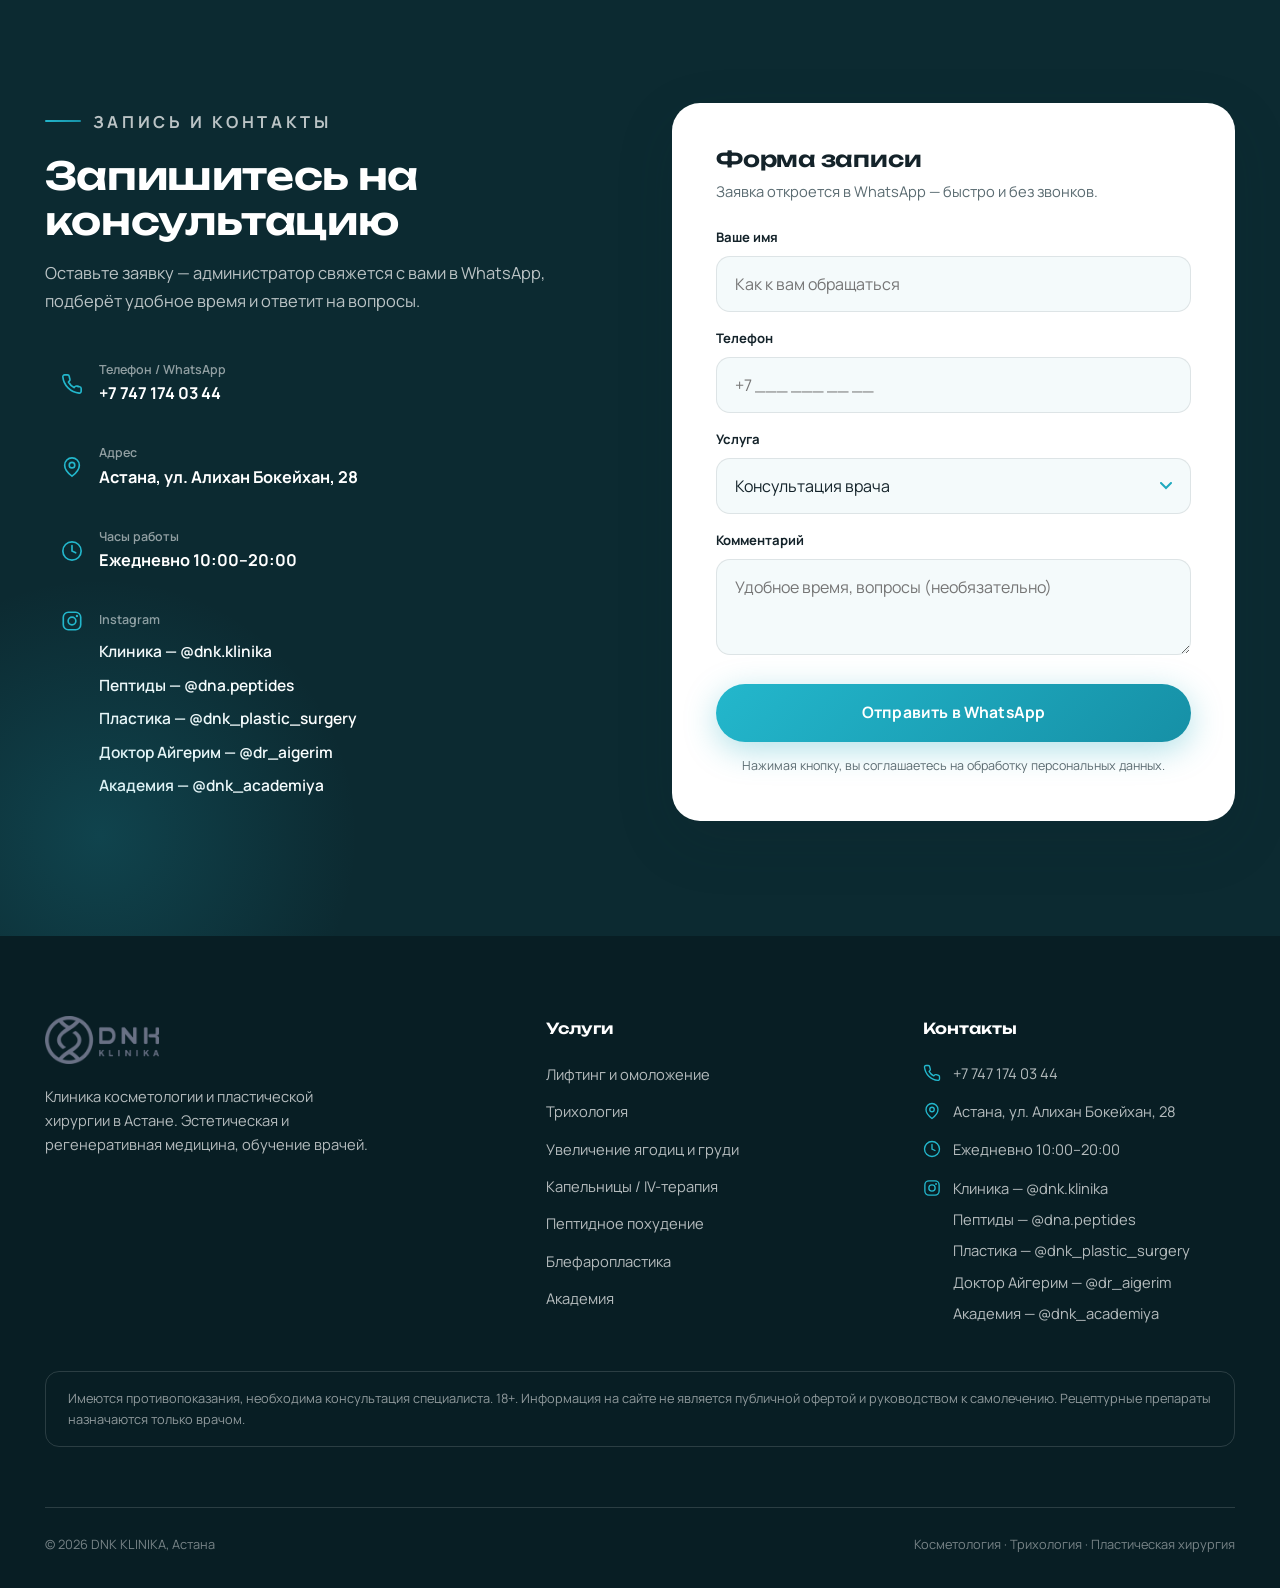
==== commit 5c0587b8: "DNK: убрана akademiya.html (обучение → в меню как 'Академия'); карточка консультации — бесплатная, б" ====
--- a/index.html
+++ b/index.html
@@ -40,10 +40,9 @@
           <a href="kapelnicy.html">Капельницы / IV-терапия</a>
           <a href="pohudenie.html">Пептидное похудение</a>
           <a href="blefaroplastika.html">Блефаропластика</a>
-          <a href="obuchenie.html">Обучение косметологов</a>
-        </div>
-      </div>
-      <a href="akademiya.html">Академия</a>
+        </div>
+      </div>
+      <a href="obuchenie.html">Академия</a>
       <a href="#kontakty">Контакты</a>
     </nav>
     <div class="header__cta">
@@ -63,8 +62,7 @@
   <a href="kapelnicy.html">Капельницы / IV-терапия</a>
   <a href="pohudenie.html">Пептидное похудение</a>
   <a href="blefaroplastika.html">Блефаропластика</a>
-  <a href="obuchenie.html">Обучение косметологов</a>
-  <a href="akademiya.html">Академия</a>
+  <a href="obuchenie.html">Академия</a>
   <a href="#kontakty">Контакты</a>
   <a class="btn btn--primary" href="https://wa.me/77471740344" target="_blank" rel="noopener">Записаться в WhatsApp</a>
 </nav>
@@ -195,7 +193,7 @@
       </a>
 
       <!-- Академия -->
-      <a class="svc-card svc-card--wide rv" href="akademiya.html">
+      <a class="svc-card svc-card--wide rv" href="obuchenie.html">
         <div class="svc-card__media">
           <img src="assets/about.jpg" alt="Академия DNK — обучение врачей косметологии и пептидной терапии" loading="lazy">
         </div>
@@ -213,7 +211,7 @@
       <a class="svc-card svc-card--wide svc-card--teal rv rv-d1" href="#zapis">
         <div class="svc-card__body">
           <span class="svc-card__tag">Не знаете, с чего начать?</span>
-          <h3>Консультация врача — 1,5 часа персонального разбора</h3>
+          <h3>Бесплатная консультация врача — персональный разбор</h3>
           <div class="svc-card__row">
             <span class="svc-card__price">Записаться</span>
             <span class="svc-card__arrow"><svg viewBox="0 0 24 24" fill="none" aria-hidden="true"><path d="M5 12h14m0 0l-6-6m6 6l-6 6" stroke="currentColor" stroke-width="2" stroke-linecap="round" stroke-linejoin="round"/></svg></span>
@@ -268,7 +266,7 @@
       </ul>
       <div class="proc__cta">
         <a class="btn btn--dark" href="#zapis">Записаться к врачу</a>
-        <a class="btn btn--primary" href="akademiya.html">Об академии</a>
+        <a class="btn btn--primary" href="obuchenie.html">Об академии</a>
       </div>
     </div>
   </div>
@@ -375,8 +373,7 @@
           <li><a href="kapelnicy.html">Капельницы / IV-терапия</a></li>
           <li><a href="pohudenie.html">Пептидное похудение</a></li>
           <li><a href="blefaroplastika.html">Блефаропластика</a></li>
-          <li><a href="obuchenie.html">Обучение косметологов</a></li>
-          <li><a href="akademiya.html">Академия DNK</a></li>
+          <li><a href="obuchenie.html">Академия</a></li>
         </ul>
       </div>
       <div>
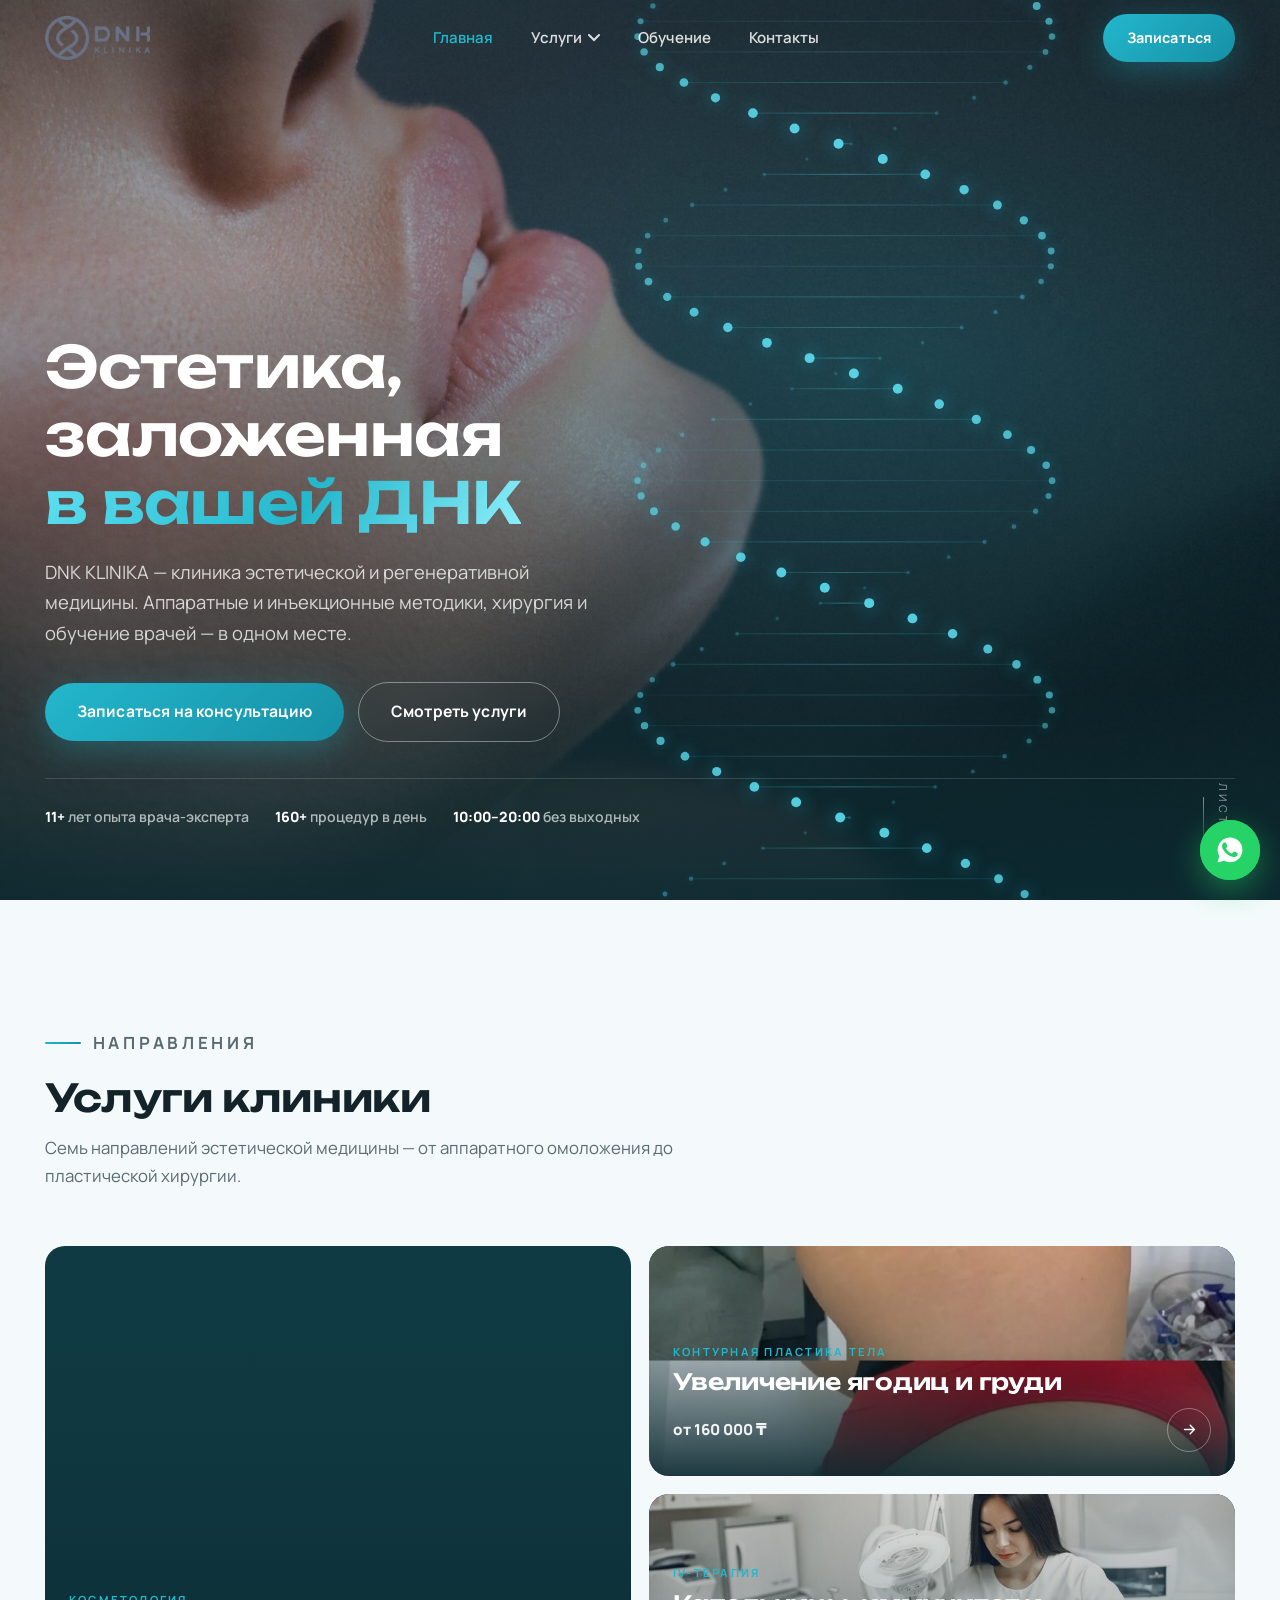
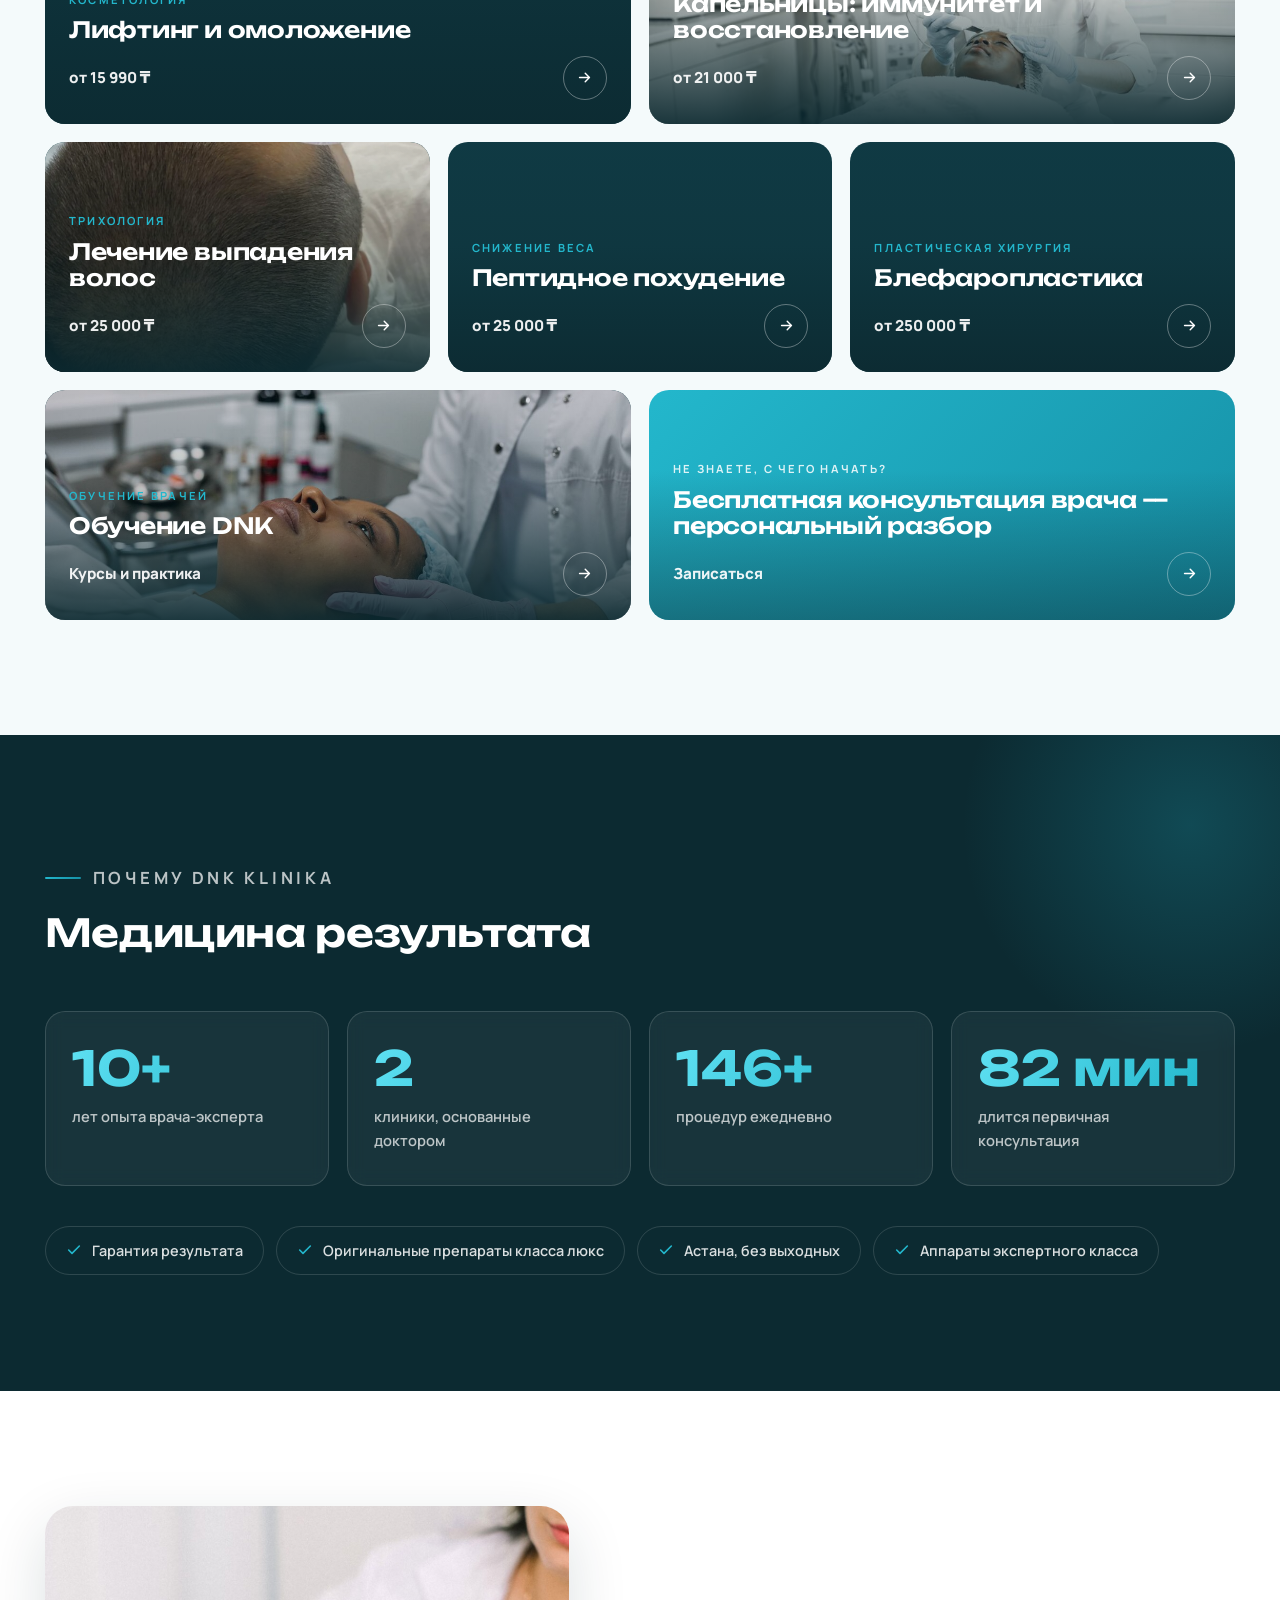
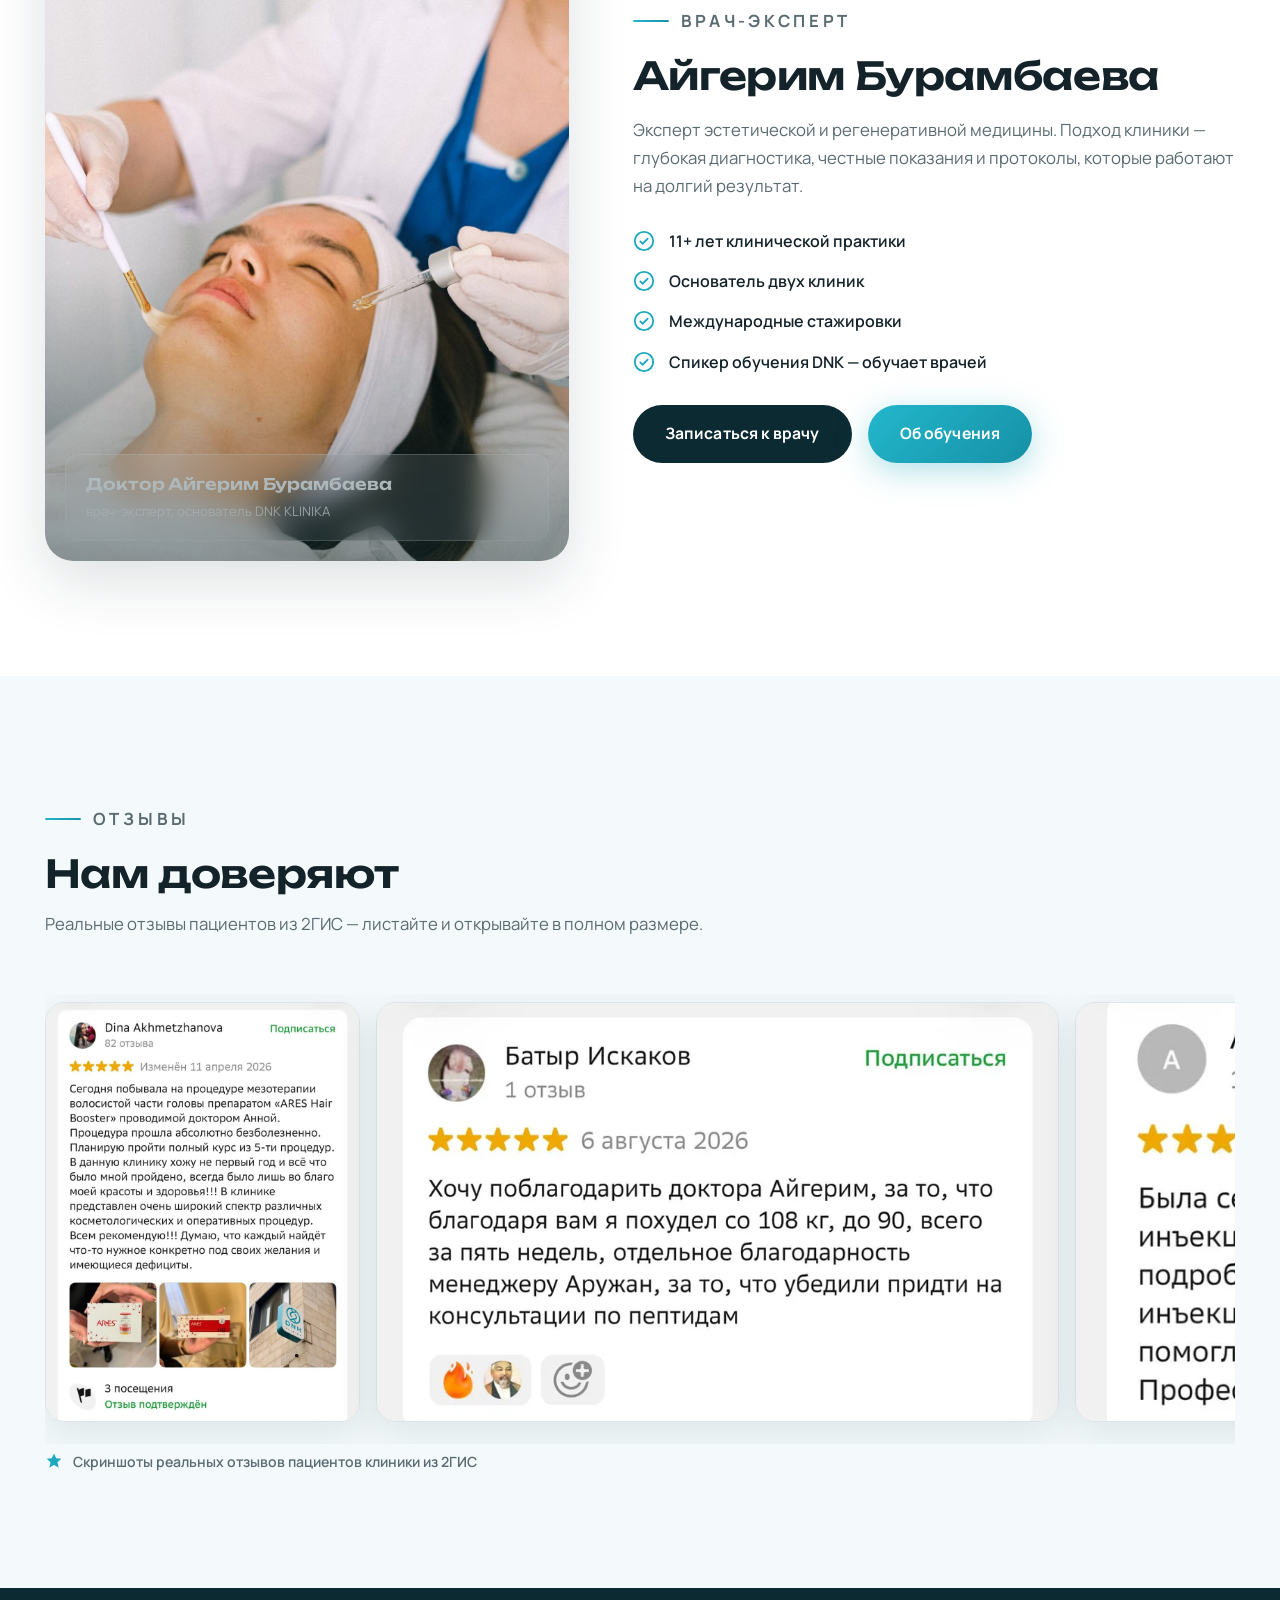
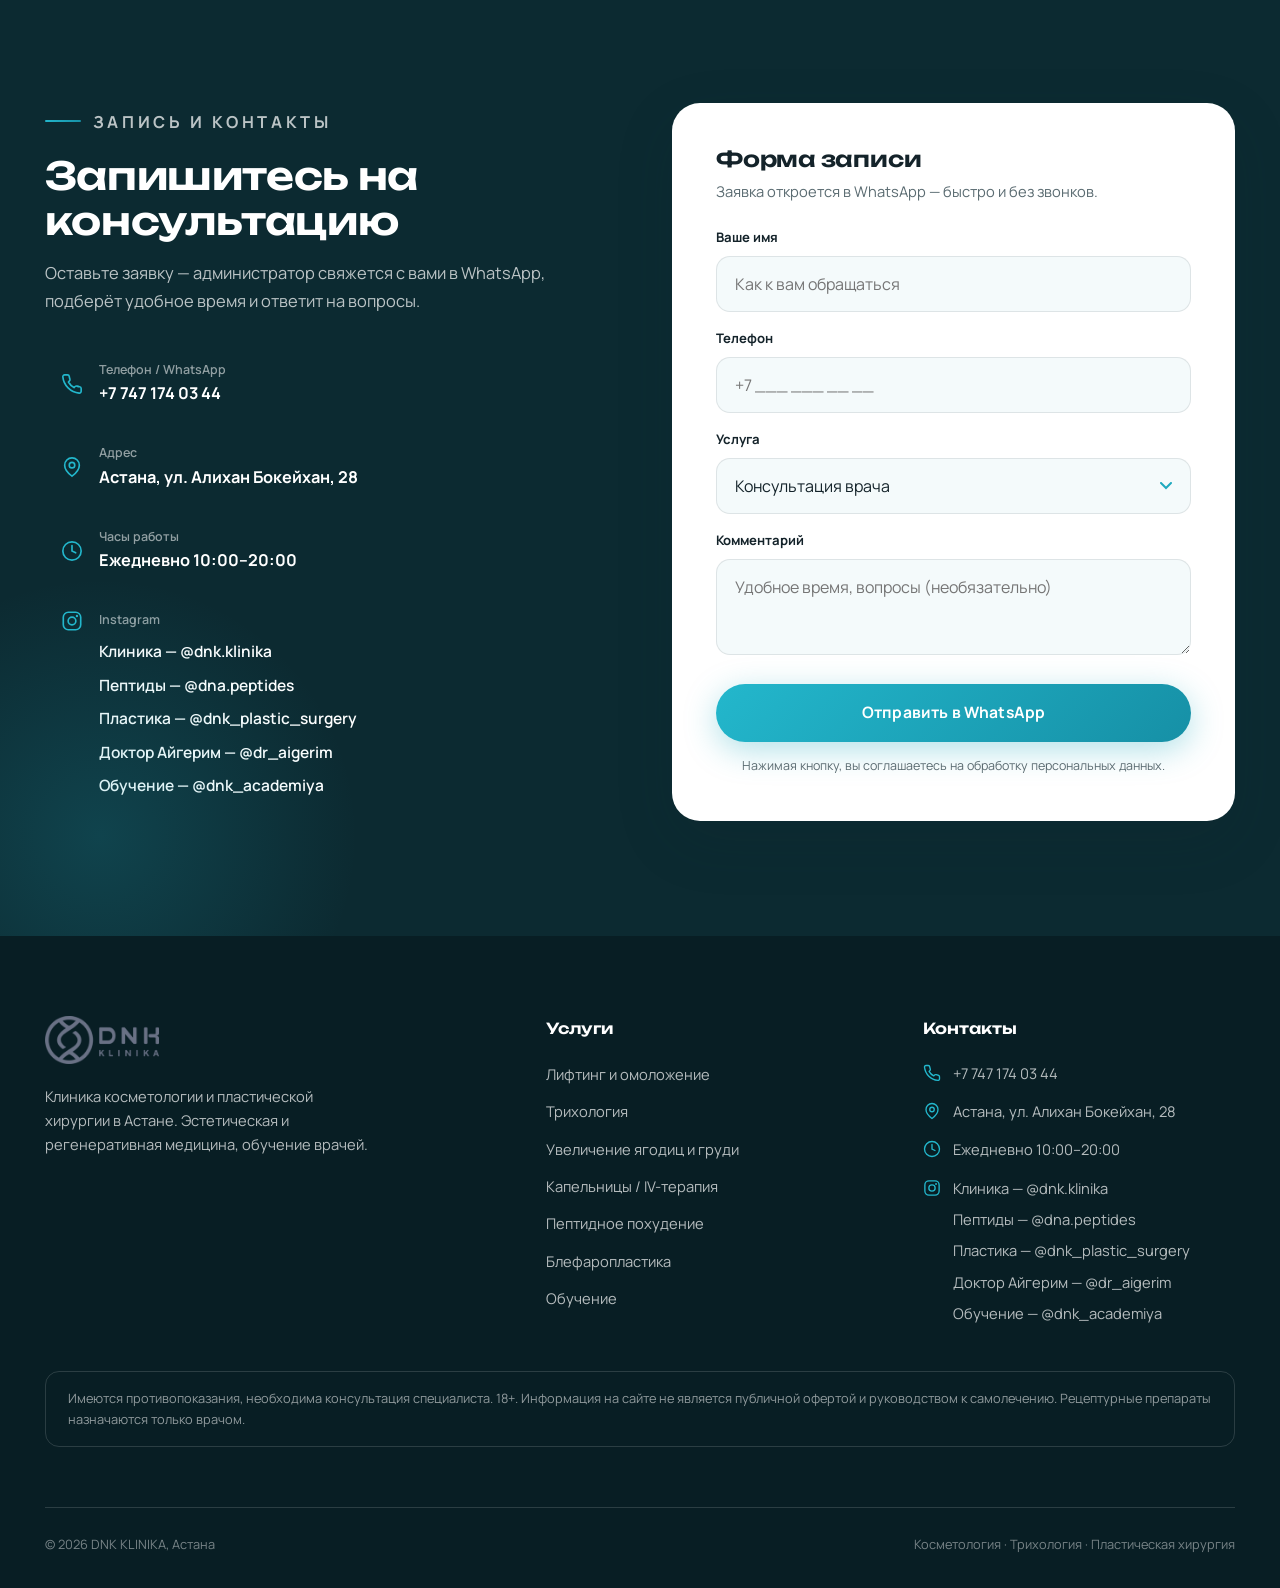
==== commit ebb8c124: "dnk-klinika: rename «Академия» → «Обучение» sitewide; course «пептидного похудения» → «пептидной тер" ====
--- a/index.html
+++ b/index.html
@@ -42,7 +42,7 @@
           <a href="blefaroplastika.html">Блефаропластика</a>
         </div>
       </div>
-      <a href="obuchenie.html">Академия</a>
+      <a href="obuchenie.html">Обучение</a>
       <a href="#kontakty">Контакты</a>
     </nav>
     <div class="header__cta">
@@ -62,7 +62,7 @@
   <a href="kapelnicy.html">Капельницы / IV-терапия</a>
   <a href="pohudenie.html">Пептидное похудение</a>
   <a href="blefaroplastika.html">Блефаропластика</a>
-  <a href="obuchenie.html">Академия</a>
+  <a href="obuchenie.html">Обучение</a>
   <a href="#kontakty">Контакты</a>
   <a class="btn btn--primary" href="https://wa.me/77471740344" target="_blank" rel="noopener">Записаться в WhatsApp</a>
 </nav>
@@ -192,14 +192,14 @@
         </div>
       </a>
 
-      <!-- Академия -->
+      <!-- Обучение -->
       <a class="svc-card svc-card--wide rv" href="obuchenie.html">
         <div class="svc-card__media">
-          <img src="assets/about.jpg" alt="Академия DNK — обучение врачей косметологии и пептидной терапии" loading="lazy">
+          <img src="assets/about.jpg" alt="Обучение врачей в DNK — косметология и пептидная терапия" loading="lazy">
         </div>
         <div class="svc-card__body">
           <span class="svc-card__tag">Обучение врачей</span>
-          <h3>Академия DNK</h3>
+          <h3>Обучение DNK</h3>
           <div class="svc-card__row">
             <span class="svc-card__price">Курсы и практика</span>
             <span class="svc-card__arrow"><svg viewBox="0 0 24 24" fill="none" aria-hidden="true"><path d="M5 12h14m0 0l-6-6m6 6l-6 6" stroke="currentColor" stroke-width="2" stroke-linecap="round" stroke-linejoin="round"/></svg></span>
@@ -262,11 +262,11 @@
         <li><svg viewBox="0 0 24 24" fill="none" aria-hidden="true"><circle cx="12" cy="12" r="10" stroke="currentColor" stroke-width="2"/><path d="M8 12.5l2.5 2.5L16 9.5" stroke="currentColor" stroke-width="2" stroke-linecap="round" stroke-linejoin="round"/></svg>11+ лет клинической практики</li>
         <li><svg viewBox="0 0 24 24" fill="none" aria-hidden="true"><circle cx="12" cy="12" r="10" stroke="currentColor" stroke-width="2"/><path d="M8 12.5l2.5 2.5L16 9.5" stroke="currentColor" stroke-width="2" stroke-linecap="round" stroke-linejoin="round"/></svg>Основатель двух клиник</li>
         <li><svg viewBox="0 0 24 24" fill="none" aria-hidden="true"><circle cx="12" cy="12" r="10" stroke="currentColor" stroke-width="2"/><path d="M8 12.5l2.5 2.5L16 9.5" stroke="currentColor" stroke-width="2" stroke-linecap="round" stroke-linejoin="round"/></svg>Международные стажировки</li>
-        <li><svg viewBox="0 0 24 24" fill="none" aria-hidden="true"><circle cx="12" cy="12" r="10" stroke="currentColor" stroke-width="2"/><path d="M8 12.5l2.5 2.5L16 9.5" stroke="currentColor" stroke-width="2" stroke-linecap="round" stroke-linejoin="round"/></svg>Спикер академии DNK — обучает врачей</li>
+        <li><svg viewBox="0 0 24 24" fill="none" aria-hidden="true"><circle cx="12" cy="12" r="10" stroke="currentColor" stroke-width="2"/><path d="M8 12.5l2.5 2.5L16 9.5" stroke="currentColor" stroke-width="2" stroke-linecap="round" stroke-linejoin="round"/></svg>Спикер обучения DNK — обучает врачей</li>
       </ul>
       <div class="proc__cta">
         <a class="btn btn--dark" href="#zapis">Записаться к врачу</a>
-        <a class="btn btn--primary" href="obuchenie.html">Об академии</a>
+        <a class="btn btn--primary" href="obuchenie.html">Об обучения</a>
       </div>
     </div>
   </div>
@@ -307,7 +307,7 @@
         <li><a href="tel:+77471740344"><svg viewBox="0 0 24 24" fill="none" aria-hidden="true"><path d="M22 16.9v3a2 2 0 01-2.2 2A19.8 19.8 0 012 4.2 2 2 0 014 2h3a2 2 0 012 1.7c.13.96.36 1.9.7 2.8a2 2 0 01-.45 2.1L8.1 9.8a16 16 0 006.1 6.1l1.2-1.15a2 2 0 012.1-.45c.9.34 1.84.57 2.8.7A2 2 0 0122 16.9z" stroke="currentColor" stroke-width="1.8" stroke-linecap="round" stroke-linejoin="round"/></svg><span><small>Телефон / WhatsApp</small><b>+7 747 174 03 44</b></span></a></li>
         <li><a href="https://2gis.kz/astana/search/%D0%90%D0%BB%D0%B8%D1%85%D0%B0%D0%BD%20%D0%91%D0%BE%D0%BA%D0%B5%D0%B9%D1%85%D0%B0%D0%BD%2028" target="_blank" rel="noopener"><svg viewBox="0 0 24 24" fill="none" aria-hidden="true"><path d="M20 10c0 6-8 12-8 12S4 16 4 10a8 8 0 1116 0z" stroke="currentColor" stroke-width="1.8"/><circle cx="12" cy="10" r="3" stroke="currentColor" stroke-width="1.8"/></svg><span><small>Адрес</small><b>Астана, ул. Алихан Бокейхан, 28</b></span></a></li>
         <li><span><svg viewBox="0 0 24 24" fill="none" aria-hidden="true"><circle cx="12" cy="12" r="10" stroke="currentColor" stroke-width="1.8"/><path d="M12 6v6l4 2" stroke="currentColor" stroke-width="1.8" stroke-linecap="round"/></svg><span><small>Часы работы</small><b>Ежедневно 10:00–20:00</b></span></span></li>
-        <li><span class="contact-igs"><svg viewBox="0 0 24 24" fill="none" aria-hidden="true"><rect x="2.5" y="2.5" width="19" height="19" rx="5.5" stroke="currentColor" stroke-width="1.8"/><circle cx="12" cy="12" r="4.2" stroke="currentColor" stroke-width="1.8"/><circle cx="17.4" cy="6.6" r="1.3" fill="currentColor"/></svg><span><small>Instagram</small><a data-ig href="https://www.instagram.com/dnk.klinika" target="_blank" rel="noopener">Клиника — @dnk.klinika</a><a data-ig href="https://www.instagram.com/dna.peptides/" target="_blank" rel="noopener">Пептиды — @dna.peptides</a><a data-ig href="https://www.instagram.com/dnk_plastic_surgery/" target="_blank" rel="noopener">Пластика — @dnk_plastic_surgery</a><a data-ig href="https://www.instagram.com/dr_aigerim" target="_blank" rel="noopener">Доктор Айгерим — @dr_aigerim</a><a data-ig href="https://instagram.com/dnk_academiya" target="_blank" rel="noopener">Академия — @dnk_academiya</a></span></span></li>
+        <li><span class="contact-igs"><svg viewBox="0 0 24 24" fill="none" aria-hidden="true"><rect x="2.5" y="2.5" width="19" height="19" rx="5.5" stroke="currentColor" stroke-width="1.8"/><circle cx="12" cy="12" r="4.2" stroke="currentColor" stroke-width="1.8"/><circle cx="17.4" cy="6.6" r="1.3" fill="currentColor"/></svg><span><small>Instagram</small><a data-ig href="https://www.instagram.com/dnk.klinika" target="_blank" rel="noopener">Клиника — @dnk.klinika</a><a data-ig href="https://www.instagram.com/dna.peptides/" target="_blank" rel="noopener">Пептиды — @dna.peptides</a><a data-ig href="https://www.instagram.com/dnk_plastic_surgery/" target="_blank" rel="noopener">Пластика — @dnk_plastic_surgery</a><a data-ig href="https://www.instagram.com/dr_aigerim" target="_blank" rel="noopener">Доктор Айгерим — @dr_aigerim</a><a data-ig href="https://instagram.com/dnk_academiya" target="_blank" rel="noopener">Обучение — @dnk_academiya</a></span></span></li>
       </ul>
     </div>
     <div class="form-card rv rv-d1">
@@ -335,7 +335,7 @@
             <option value="Капельницы / IV-терапия">Капельницы / IV-терапия</option>
             <option value="Пептидное похудение">Пептидное похудение</option>
             <option value="Блефаропластика">Блефаропластика</option>
-            <option value="Обучение в академии">Обучение в академии</option>
+            <option value="Обучение">Обучение</option>
           </select>
         </div>
         <div class="field">
@@ -373,7 +373,7 @@
           <li><a href="kapelnicy.html">Капельницы / IV-терапия</a></li>
           <li><a href="pohudenie.html">Пептидное похудение</a></li>
           <li><a href="blefaroplastika.html">Блефаропластика</a></li>
-          <li><a href="obuchenie.html">Академия</a></li>
+          <li><a href="obuchenie.html">Обучение</a></li>
         </ul>
       </div>
       <div>
@@ -382,7 +382,7 @@
           <li><svg viewBox="0 0 24 24" fill="none" aria-hidden="true"><path d="M22 16.9v3a2 2 0 01-2.2 2A19.8 19.8 0 012 4.2 2 2 0 014 2h3a2 2 0 012 1.7c.13.96.36 1.9.7 2.8a2 2 0 01-.45 2.1L8.1 9.8a16 16 0 006.1 6.1l1.2-1.15a2 2 0 012.1-.45c.9.34 1.84.57 2.8.7A2 2 0 0122 16.9z" stroke="currentColor" stroke-width="1.8" stroke-linecap="round" stroke-linejoin="round"/></svg><a href="tel:+77471740344">+7 747 174 03 44</a></li>
           <li><svg viewBox="0 0 24 24" fill="none" aria-hidden="true"><path d="M20 10c0 6-8 12-8 12S4 16 4 10a8 8 0 1116 0z" stroke="currentColor" stroke-width="1.8"/><circle cx="12" cy="10" r="3" stroke="currentColor" stroke-width="1.8"/></svg><span>Астана, ул. Алихан Бокейхан, 28</span></li>
           <li><svg viewBox="0 0 24 24" fill="none" aria-hidden="true"><circle cx="12" cy="12" r="10" stroke="currentColor" stroke-width="1.8"/><path d="M12 6v6l4 2" stroke="currentColor" stroke-width="1.8" stroke-linecap="round"/></svg><span>Ежедневно 10:00–20:00</span></li>
-          <li class="footer__ig"><svg viewBox="0 0 24 24" fill="none" aria-hidden="true"><rect x="2.5" y="2.5" width="19" height="19" rx="5.5" stroke="currentColor" stroke-width="1.8"/><circle cx="12" cy="12" r="4.2" stroke="currentColor" stroke-width="1.8"/><circle cx="17.4" cy="6.6" r="1.3" fill="currentColor"/></svg><span class="footer__ig-list"><a data-ig href="https://www.instagram.com/dnk.klinika" target="_blank" rel="noopener">Клиника — @dnk.klinika</a><a data-ig href="https://www.instagram.com/dna.peptides/" target="_blank" rel="noopener">Пептиды — @dna.peptides</a><a data-ig href="https://www.instagram.com/dnk_plastic_surgery/" target="_blank" rel="noopener">Пластика — @dnk_plastic_surgery</a><a data-ig href="https://www.instagram.com/dr_aigerim" target="_blank" rel="noopener">Доктор Айгерим — @dr_aigerim</a><a data-ig href="https://instagram.com/dnk_academiya" target="_blank" rel="noopener">Академия — @dnk_academiya</a></span></li>
+          <li class="footer__ig"><svg viewBox="0 0 24 24" fill="none" aria-hidden="true"><rect x="2.5" y="2.5" width="19" height="19" rx="5.5" stroke="currentColor" stroke-width="1.8"/><circle cx="12" cy="12" r="4.2" stroke="currentColor" stroke-width="1.8"/><circle cx="17.4" cy="6.6" r="1.3" fill="currentColor"/></svg><span class="footer__ig-list"><a data-ig href="https://www.instagram.com/dnk.klinika" target="_blank" rel="noopener">Клиника — @dnk.klinika</a><a data-ig href="https://www.instagram.com/dna.peptides/" target="_blank" rel="noopener">Пептиды — @dna.peptides</a><a data-ig href="https://www.instagram.com/dnk_plastic_surgery/" target="_blank" rel="noopener">Пластика — @dnk_plastic_surgery</a><a data-ig href="https://www.instagram.com/dr_aigerim" target="_blank" rel="noopener">Доктор Айгерим — @dr_aigerim</a><a data-ig href="https://instagram.com/dnk_academiya" target="_blank" rel="noopener">Обучение — @dnk_academiya</a></span></li>
         </ul>
       </div>
     </div>
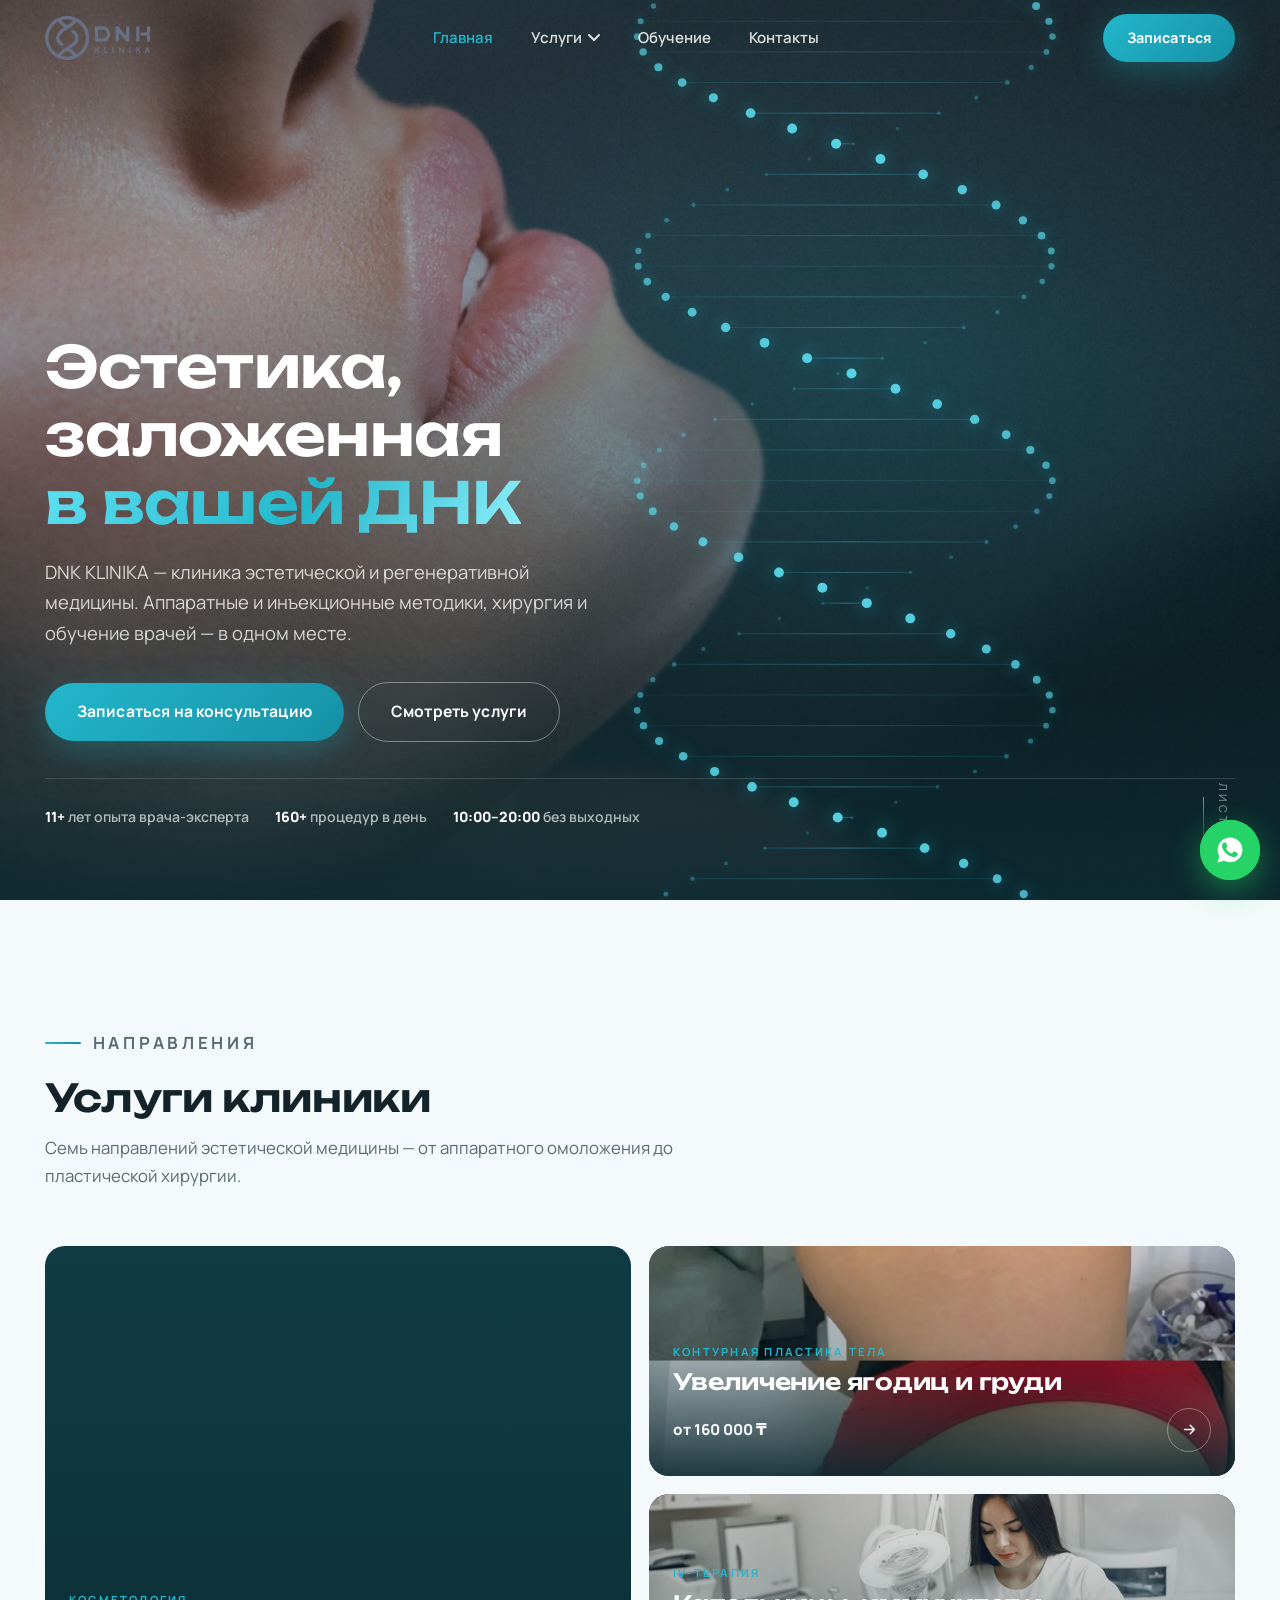
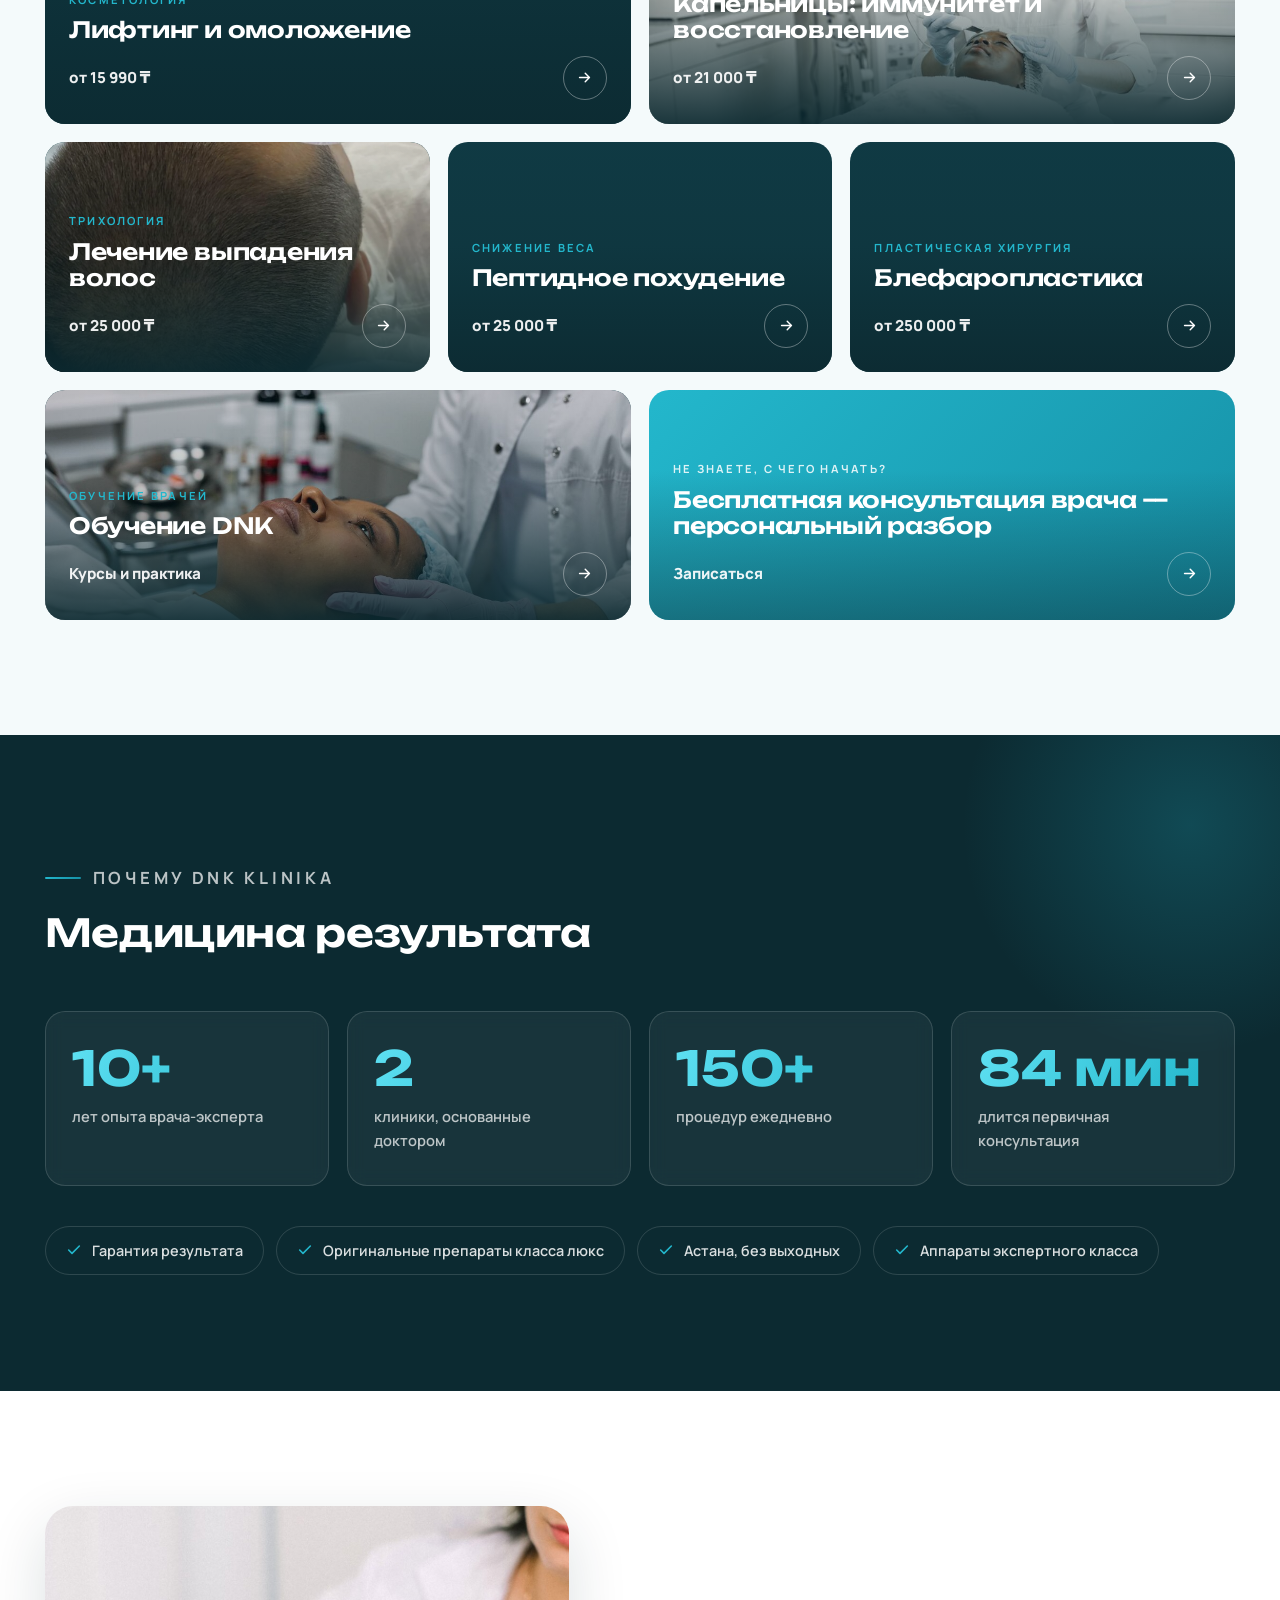
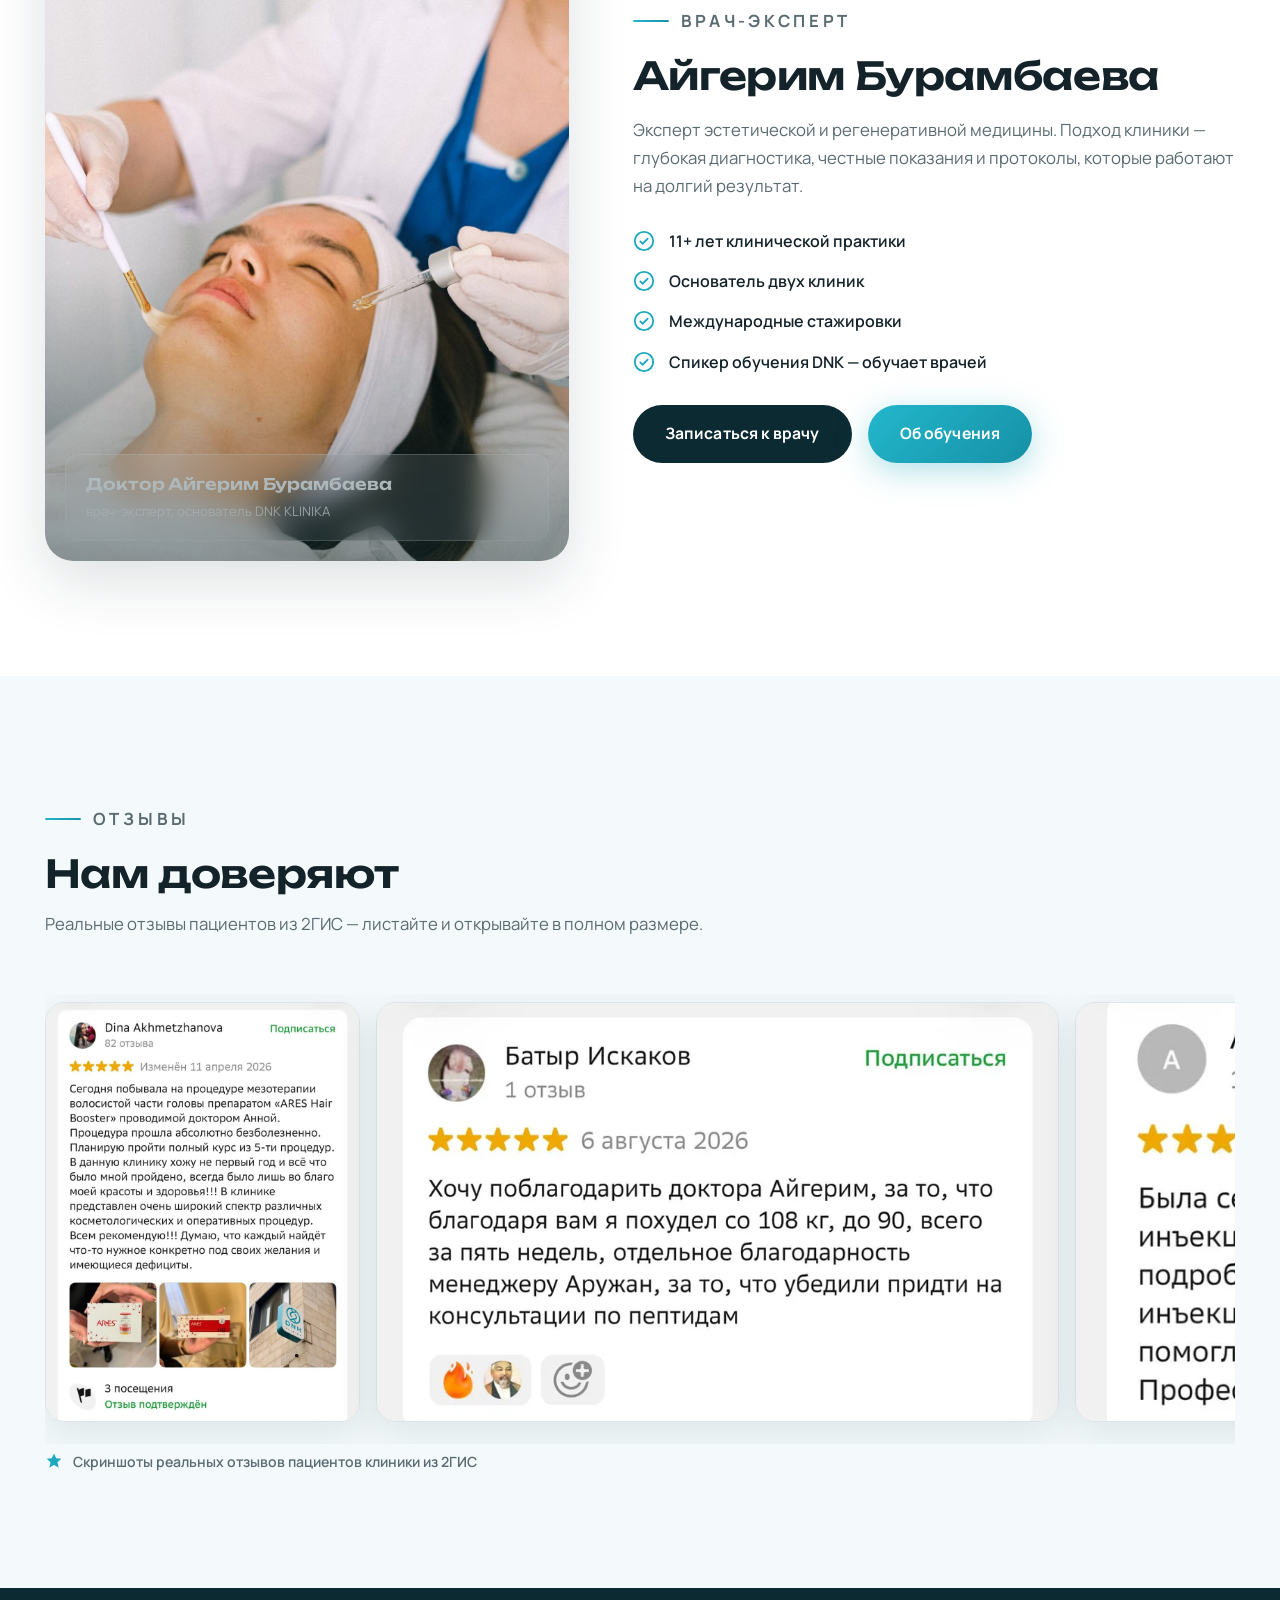
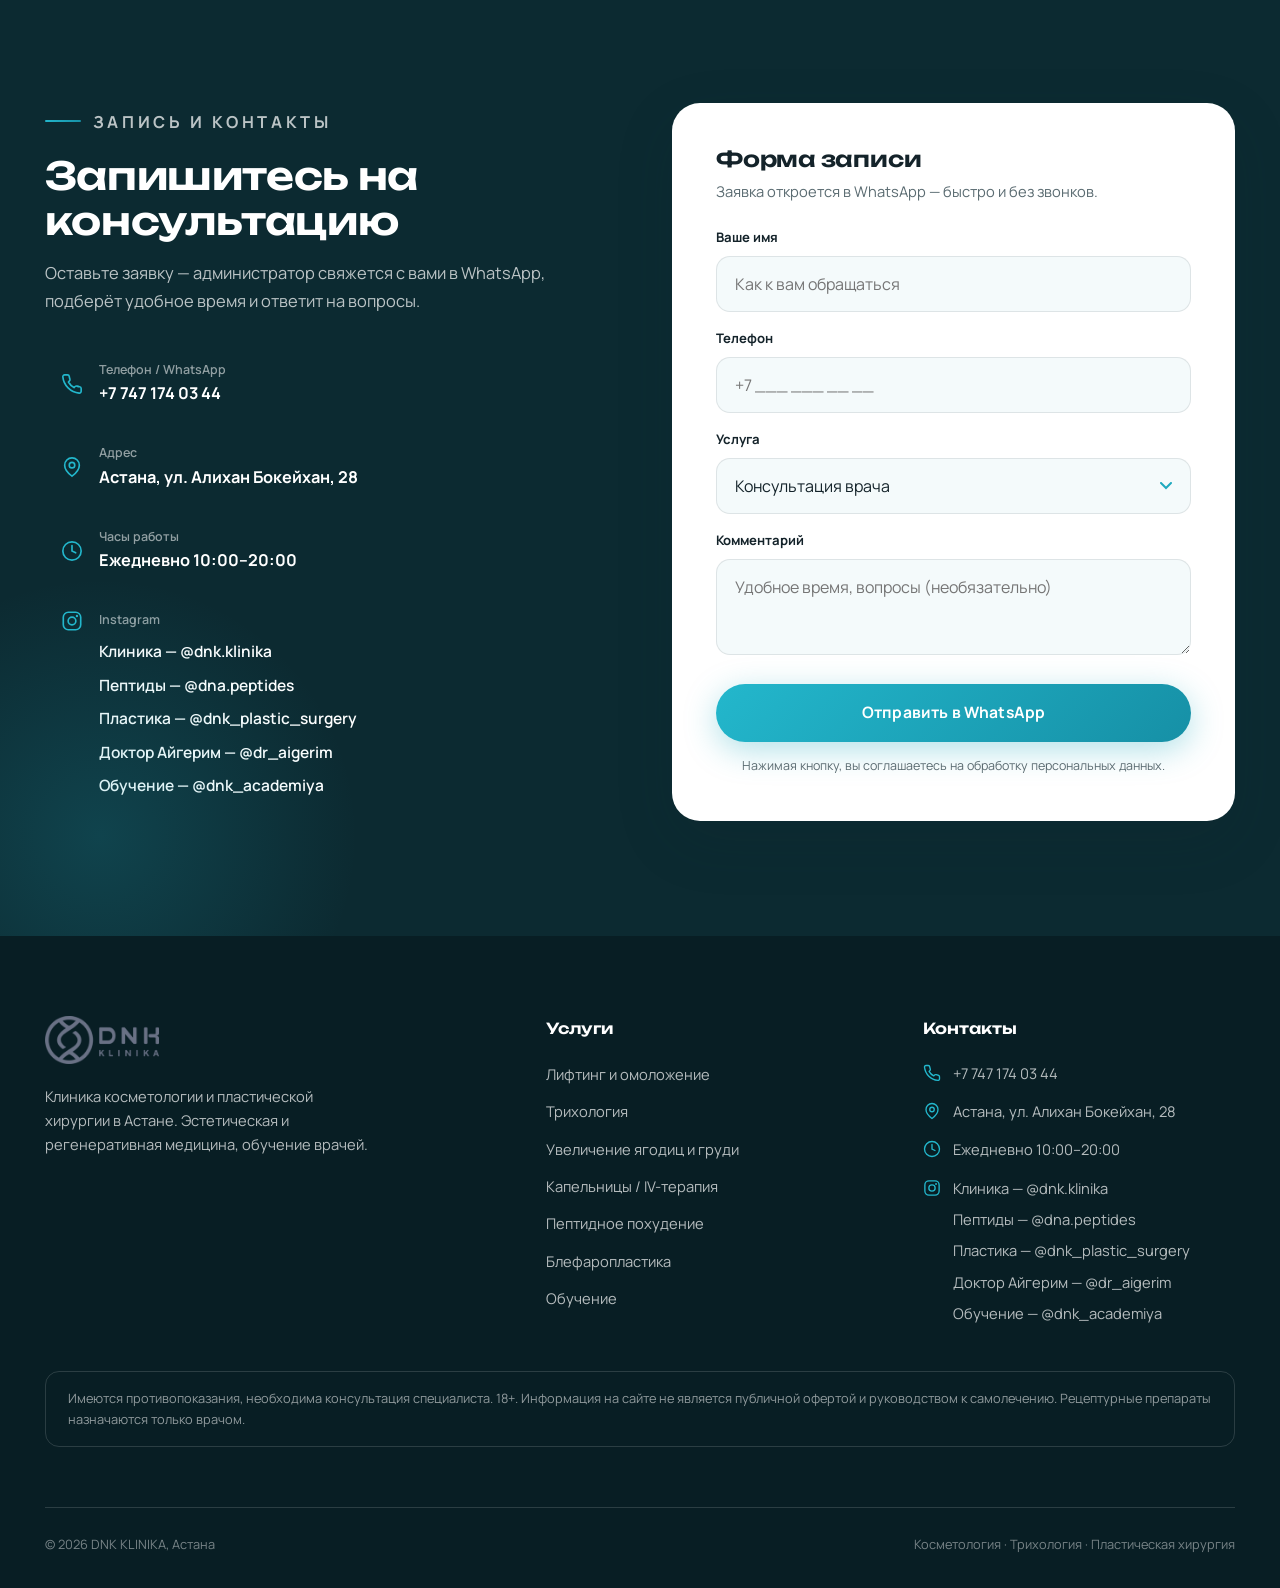
==== commit 082d3fd0: "Google Ads AW-11219341786: gtag на всех 8 страницах + конверсии (телефон/форма/WhatsApp) с анти-бото" ====
--- a/index.html
+++ b/index.html
@@ -18,6 +18,14 @@
 <link rel="preconnect" href="https://fonts.gstatic.com" crossorigin>
 <link href="https://fonts.googleapis.com/css2?family=Manrope:wght@400;600;700;800&family=Unbounded:wght@400;500;600;700&display=swap" rel="stylesheet">
 <link rel="stylesheet" href="styles.css?v=2">
+  <!-- Google tag (gtag.js) -->
+  <script async src="https://www.googletagmanager.com/gtag/js?id=AW-11219341786"></script>
+  <script>
+    window.dataLayer = window.dataLayer || [];
+    function gtag(){dataLayer.push(arguments);}
+    gtag('js', new Date());
+    gtag('config', 'AW-11219341786');
+  </script>
 </head>
 <body>
 
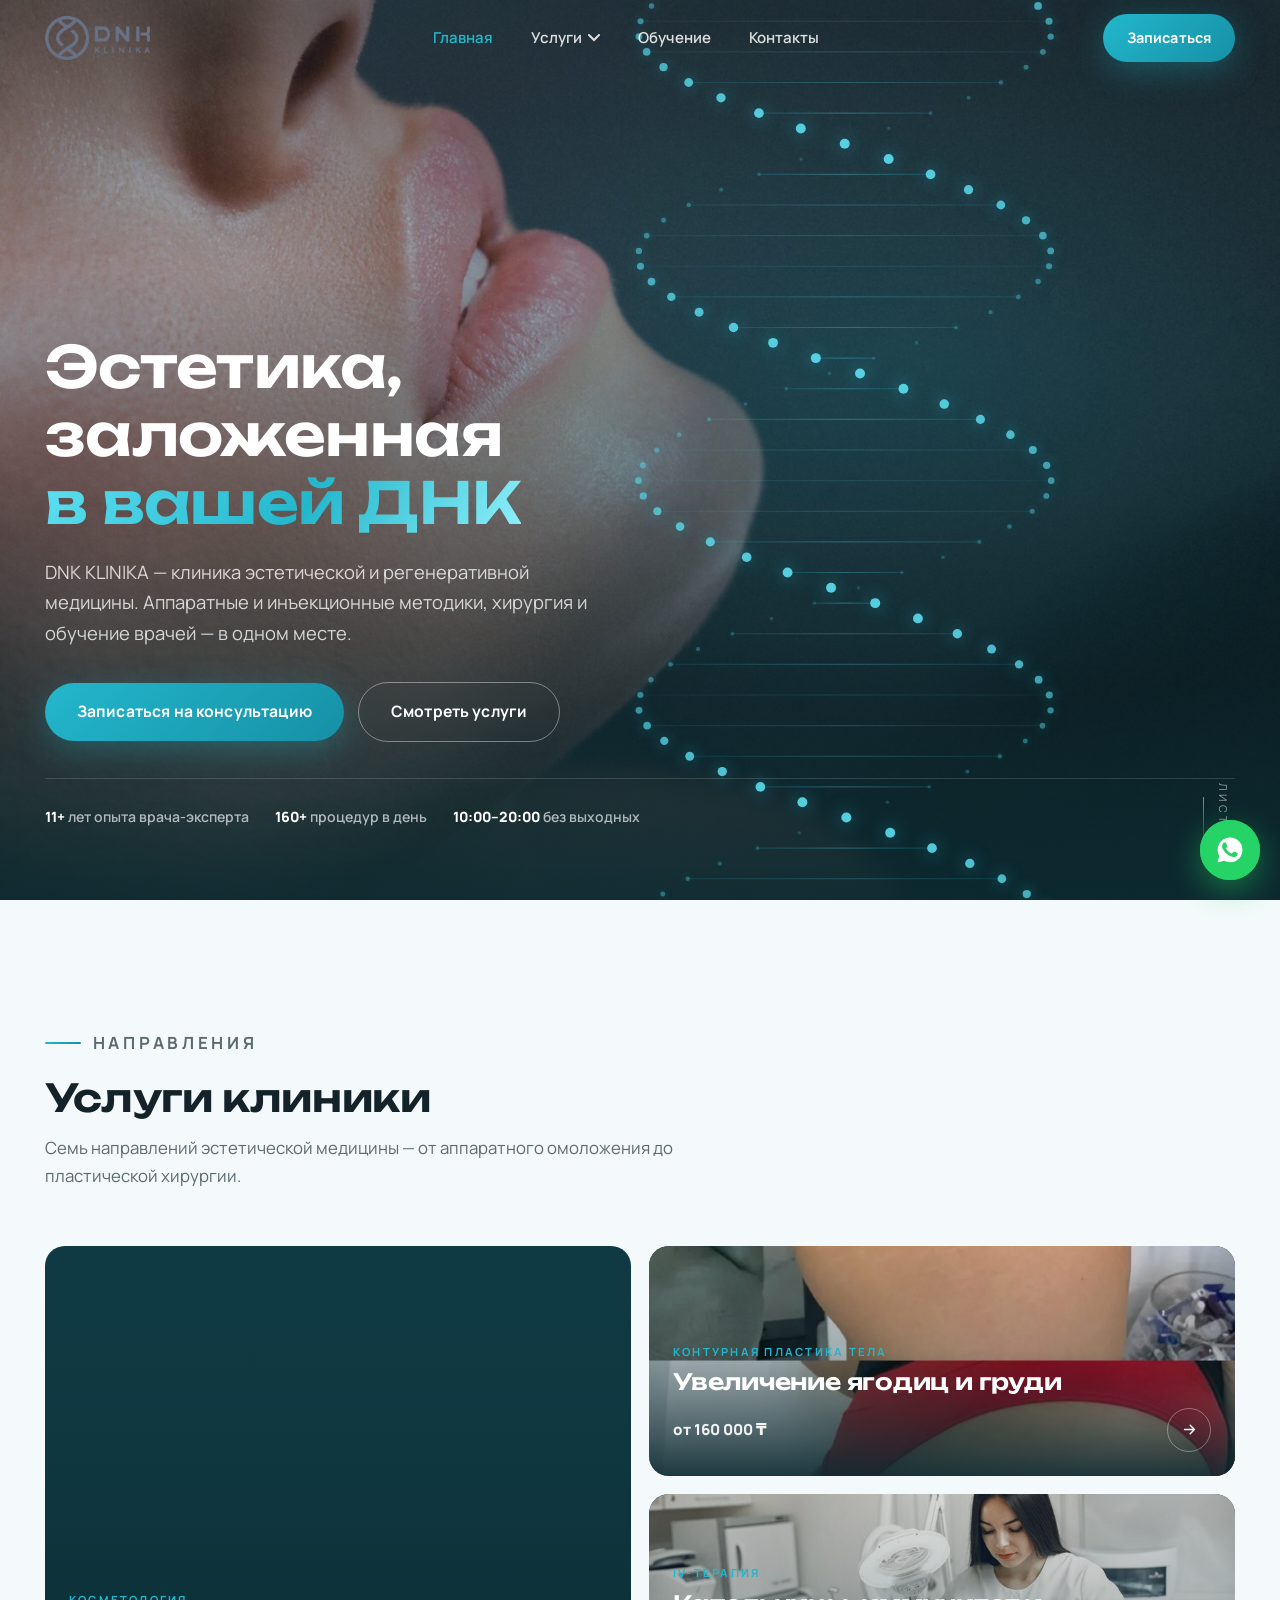
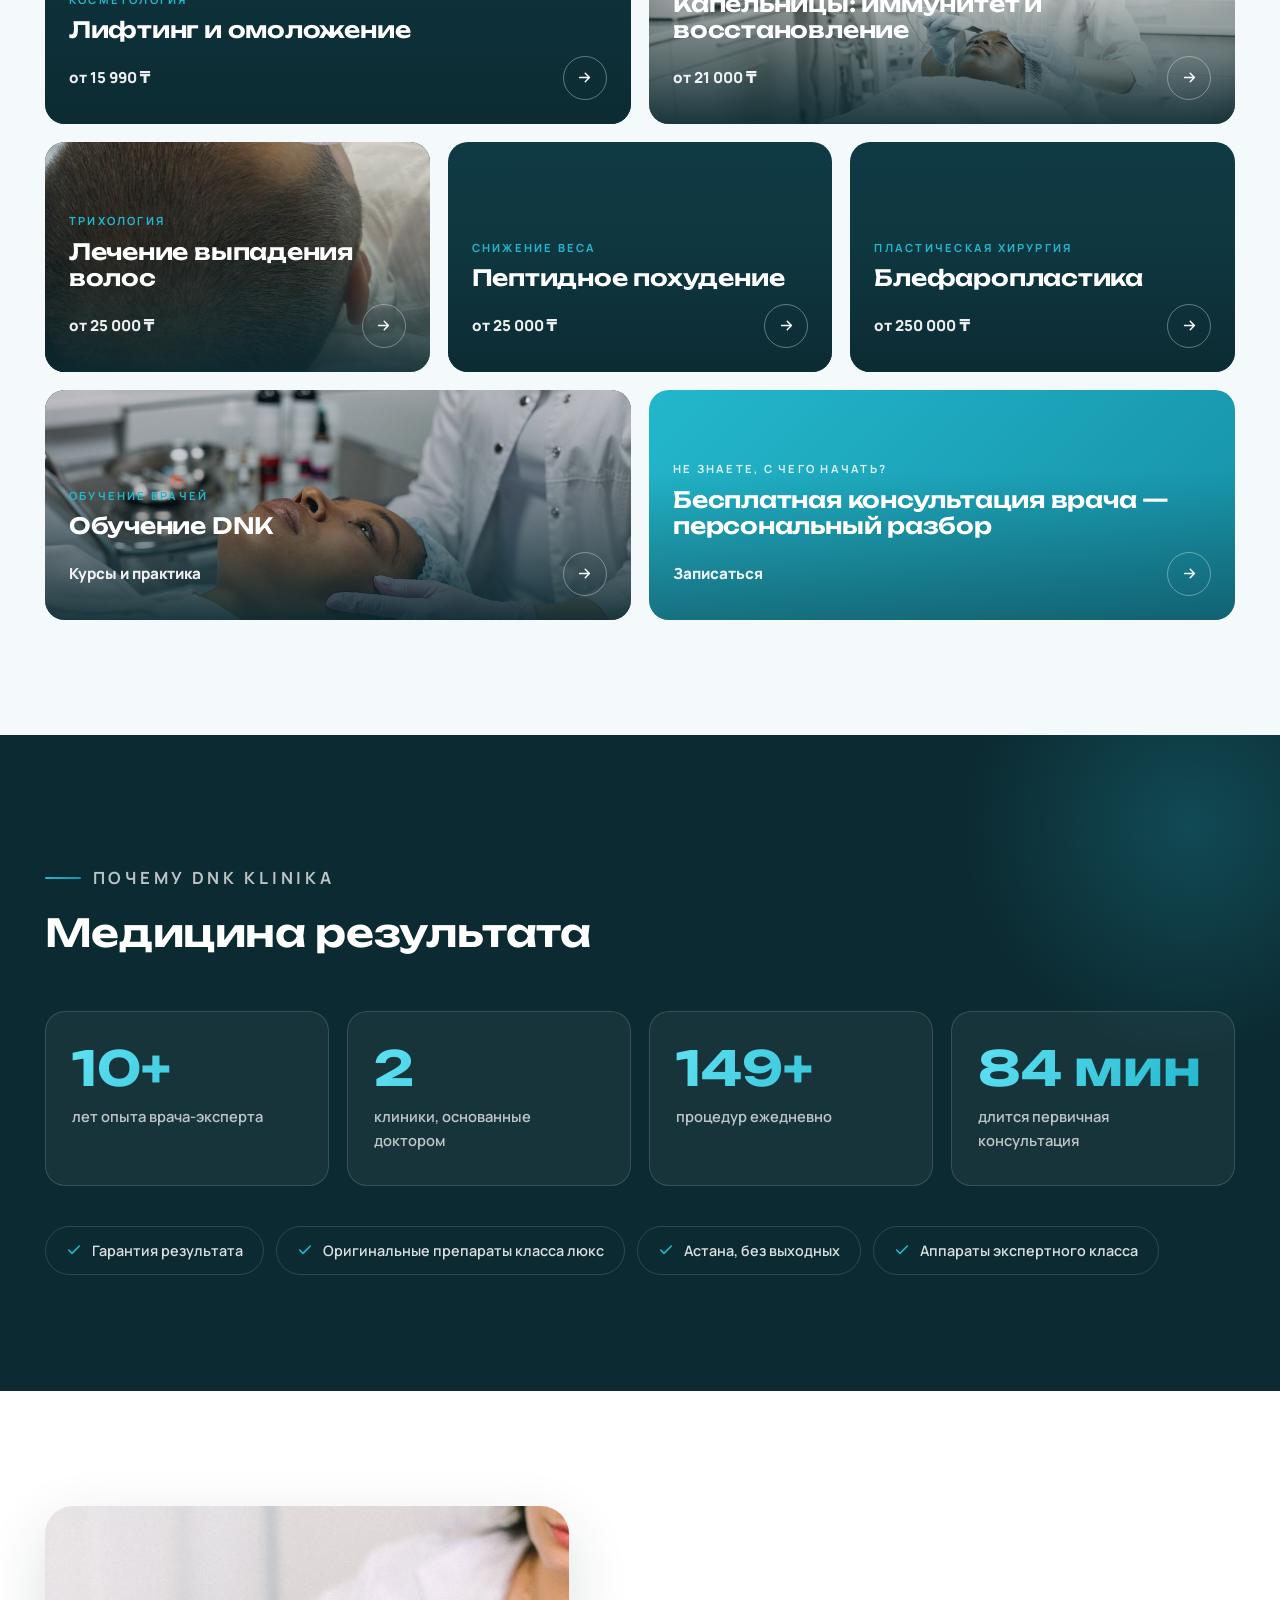
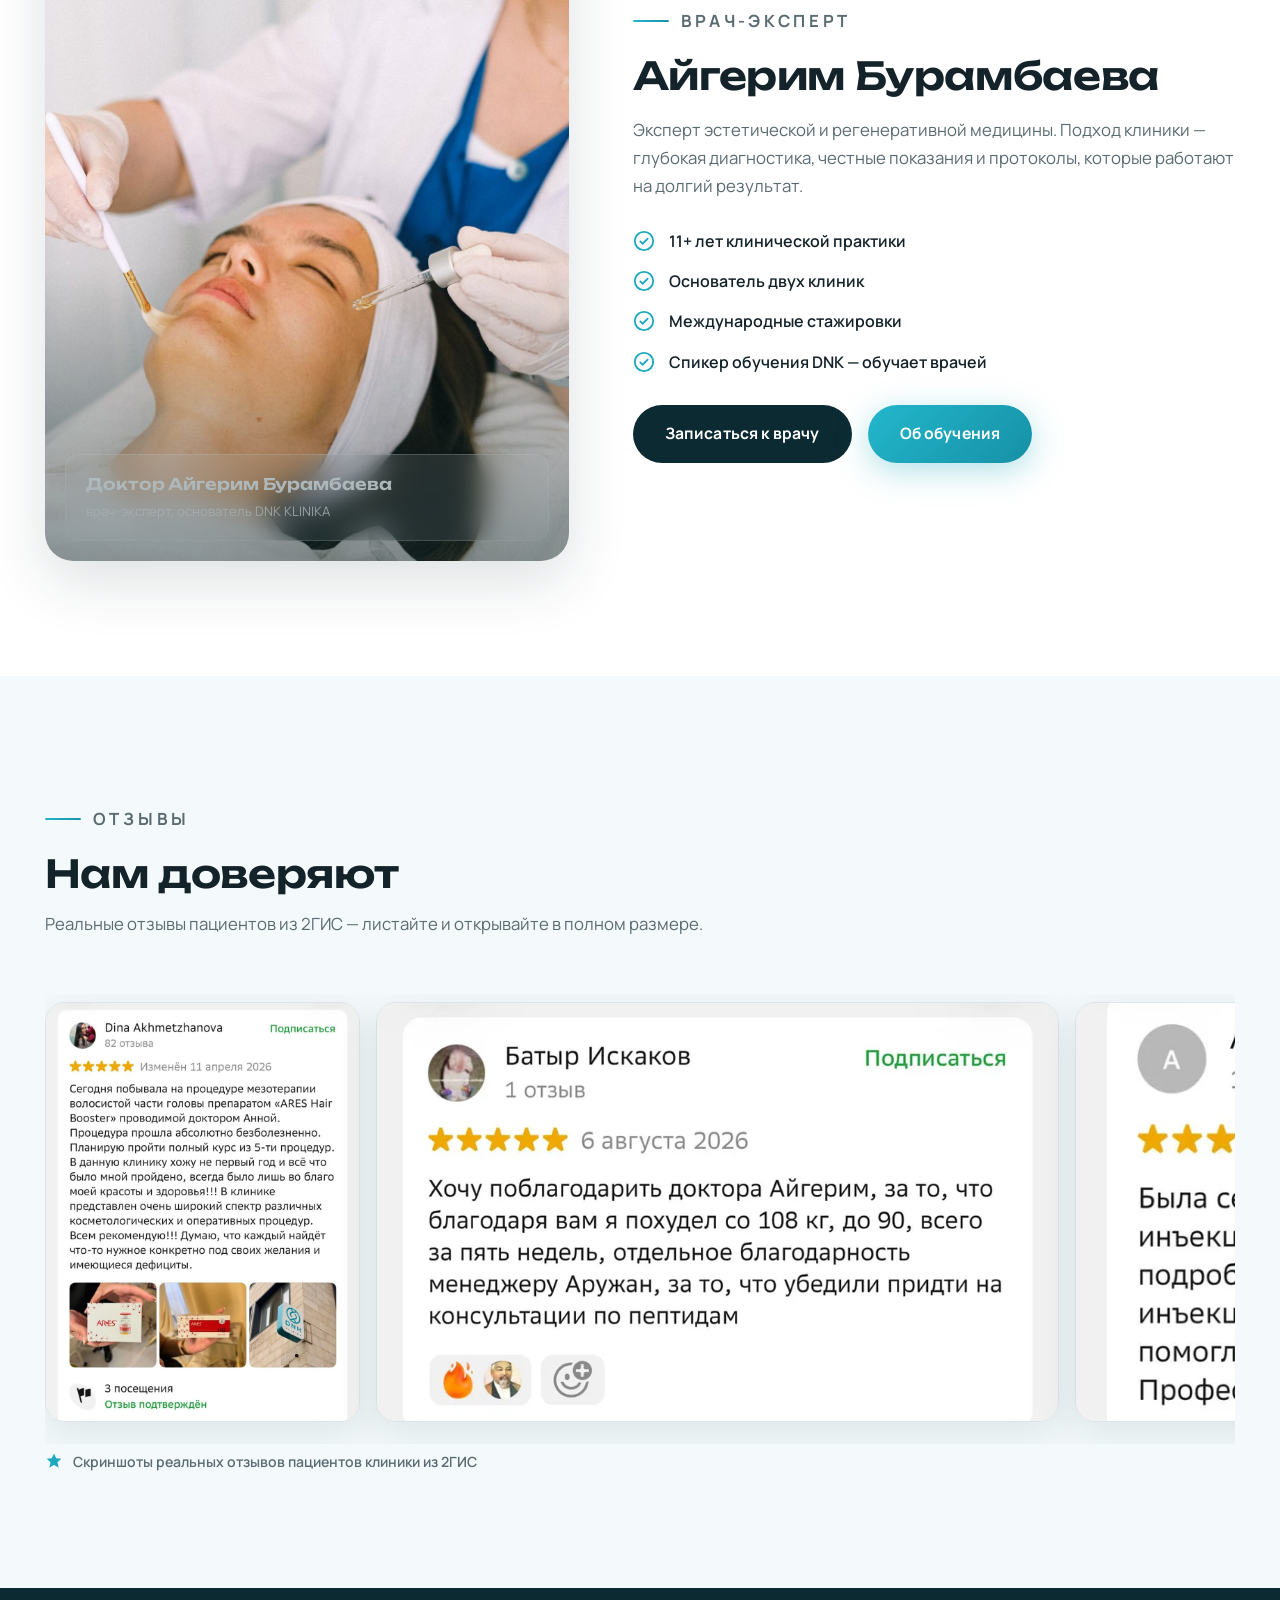
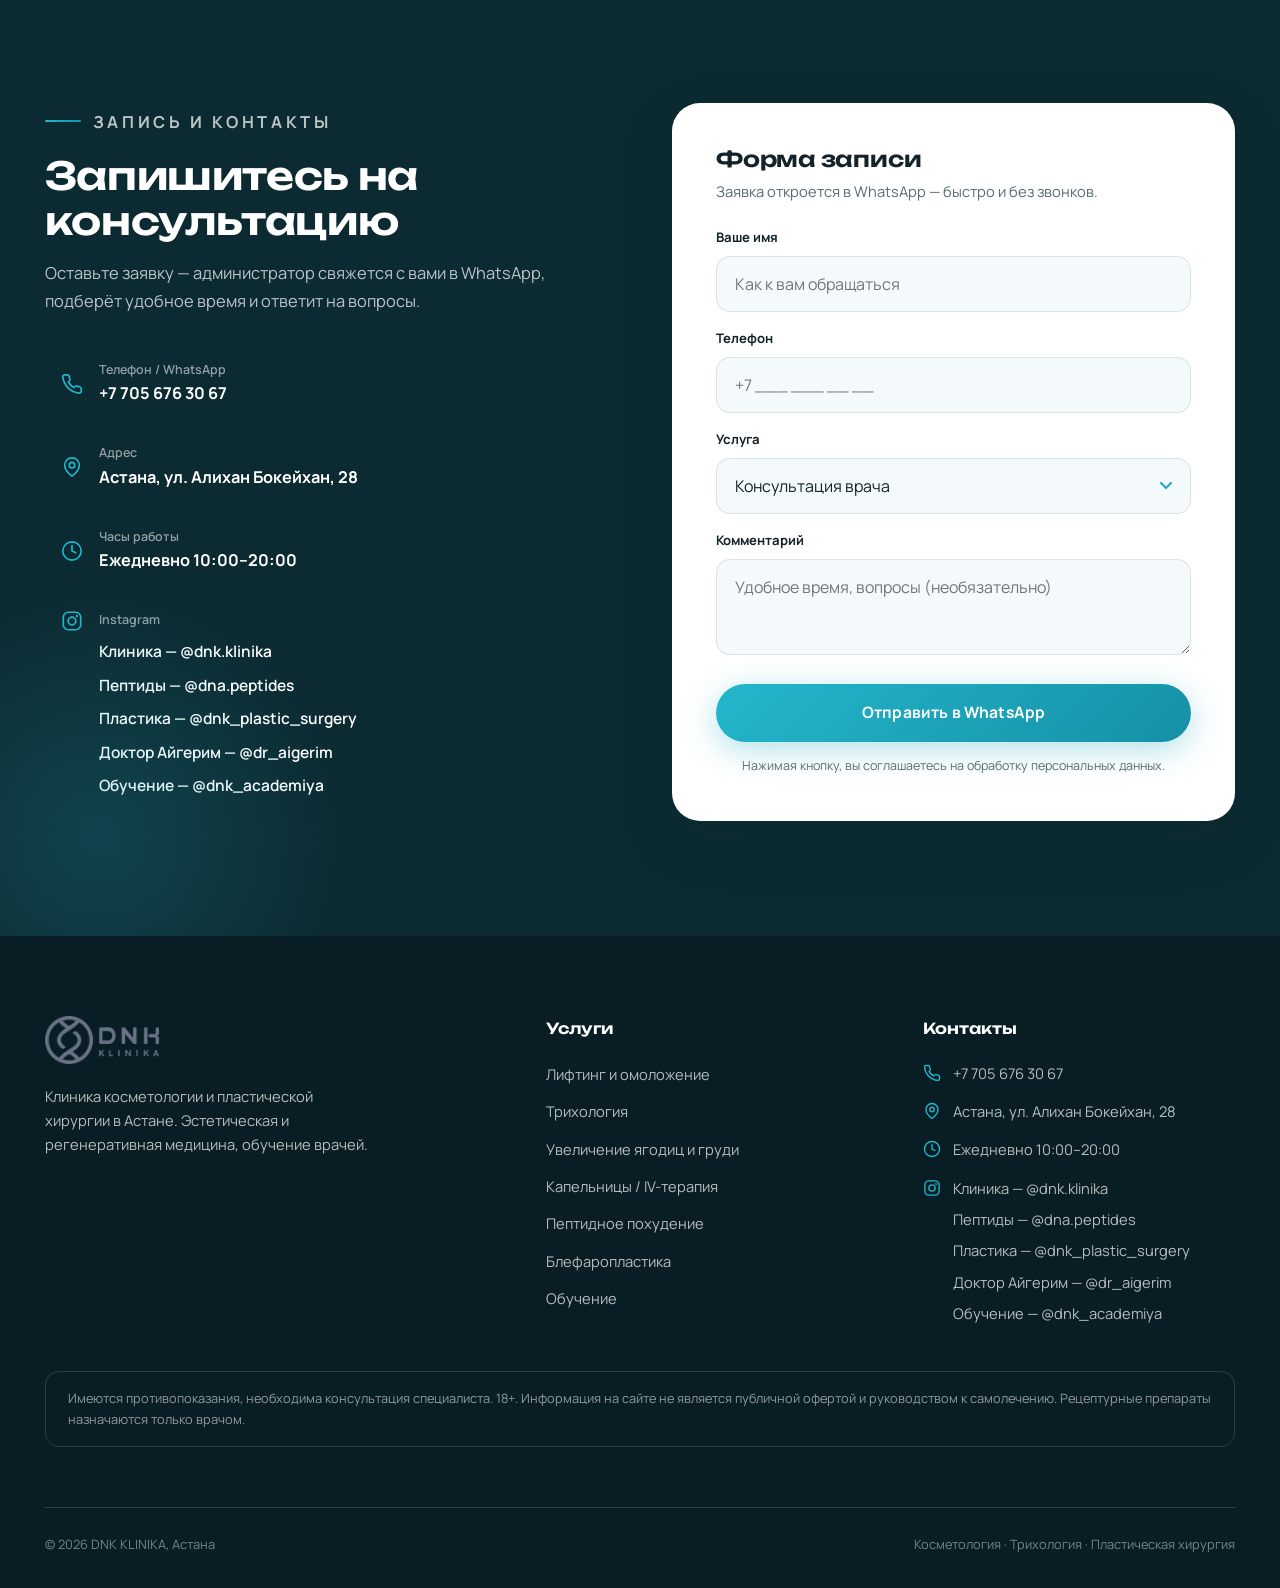
==== commit f8718a90: "Обновить телефон на +7 705 676 30 67 + промо-попап акций - Замена номера во всех страницах и script." ====
--- a/index.html
+++ b/index.html
@@ -54,7 +54,7 @@
       <a href="#kontakty">Контакты</a>
     </nav>
     <div class="header__cta">
-      <a class="btn btn--primary" href="https://wa.me/77471740344?text=%D0%97%D0%B4%D1%80%D0%B0%D0%B2%D1%81%D1%82%D0%B2%D1%83%D0%B9%D1%82%D0%B5!%20%D0%A5%D0%BE%D1%87%D1%83%20%D0%B7%D0%B0%D0%BF%D0%B8%D1%81%D0%B0%D1%82%D1%8C%D1%81%D1%8F%20%D0%B2%20DNK%20KLINIKA" target="_blank" rel="noopener">Записаться</a>
+      <a class="btn btn--primary" href="https://wa.me/77056763067?text=%D0%97%D0%B4%D1%80%D0%B0%D0%B2%D1%81%D1%82%D0%B2%D1%83%D0%B9%D1%82%D0%B5!%20%D0%A5%D0%BE%D1%87%D1%83%20%D0%B7%D0%B0%D0%BF%D0%B8%D1%81%D0%B0%D1%82%D1%8C%D1%81%D1%8F%20%D0%B2%20DNK%20KLINIKA" target="_blank" rel="noopener">Записаться</a>
     </div>
     <button class="burger" type="button" aria-label="Открыть меню" aria-expanded="false"><span></span><span></span><span></span></button>
   </div>
@@ -72,7 +72,7 @@
   <a href="blefaroplastika.html">Блефаропластика</a>
   <a href="obuchenie.html">Обучение</a>
   <a href="#kontakty">Контакты</a>
-  <a class="btn btn--primary" href="https://wa.me/77471740344" target="_blank" rel="noopener">Записаться в WhatsApp</a>
+  <a class="btn btn--primary" href="https://wa.me/77056763067" target="_blank" rel="noopener">Записаться в WhatsApp</a>
 </nav>
 
 <main>
@@ -312,7 +312,7 @@
       <h2>Запишитесь на консультацию</h2>
       <p>Оставьте заявку — администратор свяжется с вами в WhatsApp, подберёт удобное время и ответит на вопросы.</p>
       <ul class="contact-list">
-        <li><a href="tel:+77471740344"><svg viewBox="0 0 24 24" fill="none" aria-hidden="true"><path d="M22 16.9v3a2 2 0 01-2.2 2A19.8 19.8 0 012 4.2 2 2 0 014 2h3a2 2 0 012 1.7c.13.96.36 1.9.7 2.8a2 2 0 01-.45 2.1L8.1 9.8a16 16 0 006.1 6.1l1.2-1.15a2 2 0 012.1-.45c.9.34 1.84.57 2.8.7A2 2 0 0122 16.9z" stroke="currentColor" stroke-width="1.8" stroke-linecap="round" stroke-linejoin="round"/></svg><span><small>Телефон / WhatsApp</small><b>+7 747 174 03 44</b></span></a></li>
+        <li><a href="tel:+77056763067"><svg viewBox="0 0 24 24" fill="none" aria-hidden="true"><path d="M22 16.9v3a2 2 0 01-2.2 2A19.8 19.8 0 012 4.2 2 2 0 014 2h3a2 2 0 012 1.7c.13.96.36 1.9.7 2.8a2 2 0 01-.45 2.1L8.1 9.8a16 16 0 006.1 6.1l1.2-1.15a2 2 0 012.1-.45c.9.34 1.84.57 2.8.7A2 2 0 0122 16.9z" stroke="currentColor" stroke-width="1.8" stroke-linecap="round" stroke-linejoin="round"/></svg><span><small>Телефон / WhatsApp</small><b>+7 705 676 30 67</b></span></a></li>
         <li><a href="https://2gis.kz/astana/search/%D0%90%D0%BB%D0%B8%D1%85%D0%B0%D0%BD%20%D0%91%D0%BE%D0%BA%D0%B5%D0%B9%D1%85%D0%B0%D0%BD%2028" target="_blank" rel="noopener"><svg viewBox="0 0 24 24" fill="none" aria-hidden="true"><path d="M20 10c0 6-8 12-8 12S4 16 4 10a8 8 0 1116 0z" stroke="currentColor" stroke-width="1.8"/><circle cx="12" cy="10" r="3" stroke="currentColor" stroke-width="1.8"/></svg><span><small>Адрес</small><b>Астана, ул. Алихан Бокейхан, 28</b></span></a></li>
         <li><span><svg viewBox="0 0 24 24" fill="none" aria-hidden="true"><circle cx="12" cy="12" r="10" stroke="currentColor" stroke-width="1.8"/><path d="M12 6v6l4 2" stroke="currentColor" stroke-width="1.8" stroke-linecap="round"/></svg><span><small>Часы работы</small><b>Ежедневно 10:00–20:00</b></span></span></li>
         <li><span class="contact-igs"><svg viewBox="0 0 24 24" fill="none" aria-hidden="true"><rect x="2.5" y="2.5" width="19" height="19" rx="5.5" stroke="currentColor" stroke-width="1.8"/><circle cx="12" cy="12" r="4.2" stroke="currentColor" stroke-width="1.8"/><circle cx="17.4" cy="6.6" r="1.3" fill="currentColor"/></svg><span><small>Instagram</small><a data-ig href="https://www.instagram.com/dnk.klinika" target="_blank" rel="noopener">Клиника — @dnk.klinika</a><a data-ig href="https://www.instagram.com/dna.peptides/" target="_blank" rel="noopener">Пептиды — @dna.peptides</a><a data-ig href="https://www.instagram.com/dnk_plastic_surgery/" target="_blank" rel="noopener">Пластика — @dnk_plastic_surgery</a><a data-ig href="https://www.instagram.com/dr_aigerim" target="_blank" rel="noopener">Доктор Айгерим — @dr_aigerim</a><a data-ig href="https://instagram.com/dnk_academiya" target="_blank" rel="noopener">Обучение — @dnk_academiya</a></span></span></li>
@@ -387,7 +387,7 @@
       <div>
         <h4>Контакты</h4>
         <ul class="footer__contacts">
-          <li><svg viewBox="0 0 24 24" fill="none" aria-hidden="true"><path d="M22 16.9v3a2 2 0 01-2.2 2A19.8 19.8 0 012 4.2 2 2 0 014 2h3a2 2 0 012 1.7c.13.96.36 1.9.7 2.8a2 2 0 01-.45 2.1L8.1 9.8a16 16 0 006.1 6.1l1.2-1.15a2 2 0 012.1-.45c.9.34 1.84.57 2.8.7A2 2 0 0122 16.9z" stroke="currentColor" stroke-width="1.8" stroke-linecap="round" stroke-linejoin="round"/></svg><a href="tel:+77471740344">+7 747 174 03 44</a></li>
+          <li><svg viewBox="0 0 24 24" fill="none" aria-hidden="true"><path d="M22 16.9v3a2 2 0 01-2.2 2A19.8 19.8 0 012 4.2 2 2 0 014 2h3a2 2 0 012 1.7c.13.96.36 1.9.7 2.8a2 2 0 01-.45 2.1L8.1 9.8a16 16 0 006.1 6.1l1.2-1.15a2 2 0 012.1-.45c.9.34 1.84.57 2.8.7A2 2 0 0122 16.9z" stroke="currentColor" stroke-width="1.8" stroke-linecap="round" stroke-linejoin="round"/></svg><a href="tel:+77056763067">+7 705 676 30 67</a></li>
           <li><svg viewBox="0 0 24 24" fill="none" aria-hidden="true"><path d="M20 10c0 6-8 12-8 12S4 16 4 10a8 8 0 1116 0z" stroke="currentColor" stroke-width="1.8"/><circle cx="12" cy="10" r="3" stroke="currentColor" stroke-width="1.8"/></svg><span>Астана, ул. Алихан Бокейхан, 28</span></li>
           <li><svg viewBox="0 0 24 24" fill="none" aria-hidden="true"><circle cx="12" cy="12" r="10" stroke="currentColor" stroke-width="1.8"/><path d="M12 6v6l4 2" stroke="currentColor" stroke-width="1.8" stroke-linecap="round"/></svg><span>Ежедневно 10:00–20:00</span></li>
           <li class="footer__ig"><svg viewBox="0 0 24 24" fill="none" aria-hidden="true"><rect x="2.5" y="2.5" width="19" height="19" rx="5.5" stroke="currentColor" stroke-width="1.8"/><circle cx="12" cy="12" r="4.2" stroke="currentColor" stroke-width="1.8"/><circle cx="17.4" cy="6.6" r="1.3" fill="currentColor"/></svg><span class="footer__ig-list"><a data-ig href="https://www.instagram.com/dnk.klinika" target="_blank" rel="noopener">Клиника — @dnk.klinika</a><a data-ig href="https://www.instagram.com/dna.peptides/" target="_blank" rel="noopener">Пептиды — @dna.peptides</a><a data-ig href="https://www.instagram.com/dnk_plastic_surgery/" target="_blank" rel="noopener">Пластика — @dnk_plastic_surgery</a><a data-ig href="https://www.instagram.com/dr_aigerim" target="_blank" rel="noopener">Доктор Айгерим — @dr_aigerim</a><a data-ig href="https://instagram.com/dnk_academiya" target="_blank" rel="noopener">Обучение — @dnk_academiya</a></span></li>
@@ -403,7 +403,7 @@
 </footer>
 
 <!-- ПЛАВАЮЩАЯ WHATSAPP -->
-<a class="wa-float" href="https://wa.me/77471740344" target="_blank" rel="noopener" aria-label="Написать в WhatsApp">
+<a class="wa-float" href="https://wa.me/77056763067" target="_blank" rel="noopener" aria-label="Написать в WhatsApp">
   <svg viewBox="0 0 24 24" fill="currentColor" aria-hidden="true"><path d="M12.04 2c-5.46 0-9.9 4.44-9.9 9.9 0 1.75.46 3.45 1.32 4.95L2.05 22l5.3-1.39a9.87 9.87 0 004.69 1.19h.01c5.46 0 9.9-4.44 9.9-9.9 0-2.65-1.03-5.14-2.9-7.01A9.82 9.82 0 0012.04 2zm5.83 14.12c-.25.7-1.44 1.33-2 1.42-.53.08-1.2.11-1.94-.12-.45-.14-1.02-.33-1.76-.65-3.1-1.34-5.12-4.46-5.28-4.67-.15-.2-1.26-1.67-1.26-3.19 0-1.52.8-2.27 1.08-2.58.28-.31.62-.39.82-.39l.6.01c.19.01.44-.07.7.53.25.62.87 2.14.95 2.3.08.15.13.34.02.55-.1.2-.15.33-.31.51-.15.18-.32.4-.46.54-.15.15-.31.32-.13.63.18.31.8 1.32 1.72 2.14 1.18 1.05 2.18 1.38 2.49 1.53.31.15.49.13.67-.08.18-.2.77-.9.98-1.21.2-.31.41-.26.69-.15.28.1 1.79.84 2.1.99.31.16.51.23.59.36.07.13.07.72-.18 1.43z"/></svg>
 </a>
 
--- a/styles.css
+++ b/styles.css
@@ -602,4 +602,160 @@
 
 /* заметка-дисклеймер под описанием процедуры/направления */
 .proc__note{ margin-top:18px; font-size:.85rem; color:var(--muted); max-width:56ch; }
+
+/* ============================================================
+   ПРОМО-ПОПАП С АКЦИЯМИ
+   ============================================================ */
+.promo-ovl{
+  position:fixed; inset:0; z-index:120;
+  display:flex; align-items:center; justify-content:center;
+  padding:16px;
+  background:rgba(12,42,49,.55);
+  -webkit-backdrop-filter:blur(10px); backdrop-filter:blur(10px);
+  opacity:0; visibility:hidden;
+  transition:opacity .35s ease, visibility .35s ease;
+}
+.promo-ovl.is-open{ opacity:1; visibility:visible; }
+
+.promo{
+  position:relative; width:100%; max-width:460px;
+  max-height:calc(100dvh - 32px); overflow-y:auto;
+  background:var(--white); border-radius:var(--r-lg);
+  box-shadow:0 30px 90px rgba(12,42,49,.4), var(--glow);
+  padding:30px 22px 24px;
+  transform:translateY(28px) scale(.94); opacity:0;
+  transition:transform .5s cubic-bezier(.2,.9,.25,1.1), opacity .4s ease;
+  overscroll-behavior:contain;
+  outline:none;
+}
+.promo-ovl.is-open .promo{ transform:none; opacity:1; }
+
+/* верхняя градиентная дуга-декор */
+.promo::before{
+  content:''; position:absolute; top:0; left:0; right:0; height:6px;
+  background:var(--grad); border-radius:var(--r-lg) var(--r-lg) 0 0;
+}
+.promo__glow{
+  position:absolute; top:-70px; right:-70px; width:190px; height:190px;
+  border-radius:50%; pointer-events:none;
+  background:radial-gradient(circle, rgba(35,183,204,.22), transparent 65%);
+}
+
+.promo__close{
+  position:absolute; top:14px; right:14px; z-index:2;
+  width:38px; height:38px; border-radius:50%;
+  border:1px solid rgba(12,42,49,.1); background:var(--ice);
+  color:var(--navy); font-size:17px; line-height:1;
+  display:grid; place-items:center; cursor:pointer;
+  transition:background .25s, color .25s, transform .25s;
+}
+.promo__close:hover{ background:var(--teal); color:#fff; transform:rotate(90deg); }
+
+.promo__head{ text-align:center; margin-bottom:18px; padding:0 8px; }
+.promo__eyebrow{
+  display:inline-flex; align-items:center; gap:7px;
+  font-size:.72rem; font-weight:700; letter-spacing:.14em; text-transform:uppercase;
+  color:var(--teal-deep); margin-bottom:10px;
+}
+.promo__eyebrow::before, .promo__eyebrow::after{
+  content:''; width:22px; height:2px; border-radius:2px; background:var(--grad);
+}
+.promo__title{
+  font-family:var(--font-display); font-weight:600;
+  font-size:clamp(1.25rem, 4.6vw, 1.55rem); line-height:1.2;
+  color:var(--navy); margin:0 0 8px;
+}
+.promo__sub{ font-size:.92rem; color:var(--muted); margin:0; }
+
+.promo__list{ display:grid; gap:14px; }
+
+.promo-offer{
+  position:relative; border-radius:var(--r-md);
+  border:1px solid rgba(31,169,190,.22);
+  background:linear-gradient(160deg, var(--ice), #fff 55%);
+  padding:18px 16px 16px;
+  transition:box-shadow .3s, border-color .3s, transform .3s;
+}
+.promo-offer:hover{ border-color:rgba(31,169,190,.5); box-shadow:var(--shadow-card); transform:translateY(-2px); }
+
+.promo-offer__badge{
+  position:absolute; top:-11px; right:14px;
+  display:inline-block; padding:5px 14px; border-radius:999px;
+  background:var(--grad); color:#fff;
+  font-size:.68rem; font-weight:800; letter-spacing:.1em; text-transform:uppercase;
+  box-shadow:0 6px 18px rgba(31,169,190,.4);
+  overflow:hidden; animation:promoBadgePulse 2.6s ease-in-out infinite;
+}
+.promo-offer__badge::after{
+  content:''; position:absolute; top:0; bottom:0; left:-60%; width:45%;
+  background:linear-gradient(105deg, transparent, rgba(255,255,255,.65), transparent);
+  transform:skewX(-20deg); animation:promoShine 3.2s ease-in-out infinite;
+}
+@keyframes promoBadgePulse{ 0%,100%{ transform:scale(1) } 50%{ transform:scale(1.05) } }
+@keyframes promoShine{ 0%,60%{ left:-60% } 100%{ left:130% } }
+
+.promo-offer__title{
+  font-family:var(--font-display); font-weight:600;
+  font-size:1.02rem; color:var(--ink); margin:0 0 4px; padding-right:8px;
+}
+.promo-offer__desc{ font-size:.86rem; color:var(--muted); margin:0 0 10px; }
+
+.promo-offer__prices{ display:flex; align-items:baseline; gap:12px; flex-wrap:wrap; margin-bottom:14px; }
+.promo-offer__old{
+  font-size:.95rem; color:var(--muted); text-decoration:line-through;
+  text-decoration-color:rgba(90,107,113,.6); opacity:.75;
+}
+.promo-offer__new{
+  font-family:var(--font-display); font-weight:700;
+  font-size:clamp(1.35rem, 5vw, 1.6rem); line-height:1;
+  background:var(--grad); -webkit-background-clip:text; background-clip:text;
+  -webkit-text-fill-color:transparent; color:var(--teal-deep);
+}
+
+.promo-offer__cta{ display:flex; align-items:center; gap:14px; flex-wrap:wrap; }
+.promo-offer__wa{
+  display:inline-flex; align-items:center; justify-content:center; gap:8px;
+  padding:13px 22px; border-radius:999px;
+  background:var(--grad); color:#fff; font-weight:700; font-size:.9rem;
+  box-shadow:var(--glow); text-decoration:none;
+  transition:transform .3s, box-shadow .3s;
+}
+.promo-offer__wa:hover{ transform:translateY(-2px); box-shadow:0 12px 40px rgba(31,169,190,.5); }
+.promo-offer__wa svg{ width:18px; height:18px; flex:none; }
+.promo-offer__more{
+  font-size:.85rem; font-weight:600; color:var(--teal-deep);
+  text-decoration:underline; text-underline-offset:3px; cursor:pointer;
+  background:none; border:0; padding:6px 0; font-family:inherit;
+}
+.promo-offer__more:hover{ color:var(--teal-bright); }
+
+.promo__foot{ margin-top:16px; text-align:center; font-size:.78rem; color:var(--muted); }
+
+/* плавающая кнопка «Акции», слева снизу, не пересекается с .wa-float справа */
+.promo-fab{
+  position:fixed; left:20px; bottom:20px; z-index:90;
+  display:inline-flex; align-items:center; gap:8px;
+  padding:13px 20px; border-radius:999px; border:0; cursor:pointer;
+  background:var(--grad); color:#fff;
+  font-family:var(--font-body); font-weight:700; font-size:.88rem;
+  box-shadow:var(--glow);
+  transition:transform .3s, box-shadow .3s;
+  animation:promoFabIn .6s cubic-bezier(.2,.9,.25,1.15) both;
+}
+.promo-fab:hover{ transform:translateY(-3px); box-shadow:0 14px 44px rgba(31,169,190,.55); }
+.promo-fab__ico{ font-size:1.05rem; line-height:1; animation:promoFabWiggle 3.4s ease-in-out infinite; }
+@keyframes promoFabIn{ from{ transform:translateY(70px); opacity:0 } to{ transform:none; opacity:1 } }
+@keyframes promoFabWiggle{ 0%,86%,100%{ transform:rotate(0) } 90%{ transform:rotate(-12deg) } 94%{ transform:rotate(10deg) } 98%{ transform:rotate(-5deg) } }
+
+@media (max-width:640px){
+  .promo{ padding:26px 16px 20px; border-radius:22px; }
+  .promo-ovl{ padding:12px; align-items:flex-end; padding-bottom:18px; }
+  .promo-offer__wa{ flex:1 1 auto; }
+  .promo-fab{ left:14px; bottom:16px; padding:12px 16px; font-size:.82rem; }
+}
+
+@media (prefers-reduced-motion:reduce){
+  .promo-ovl, .promo{ transition:none; }
+  .promo-offer__badge, .promo-offer__badge::after, .promo-fab, .promo-fab__ico{ animation:none; }
+}
 .section--dark .proc__note{ color:rgba(255,255,255,.55); }
